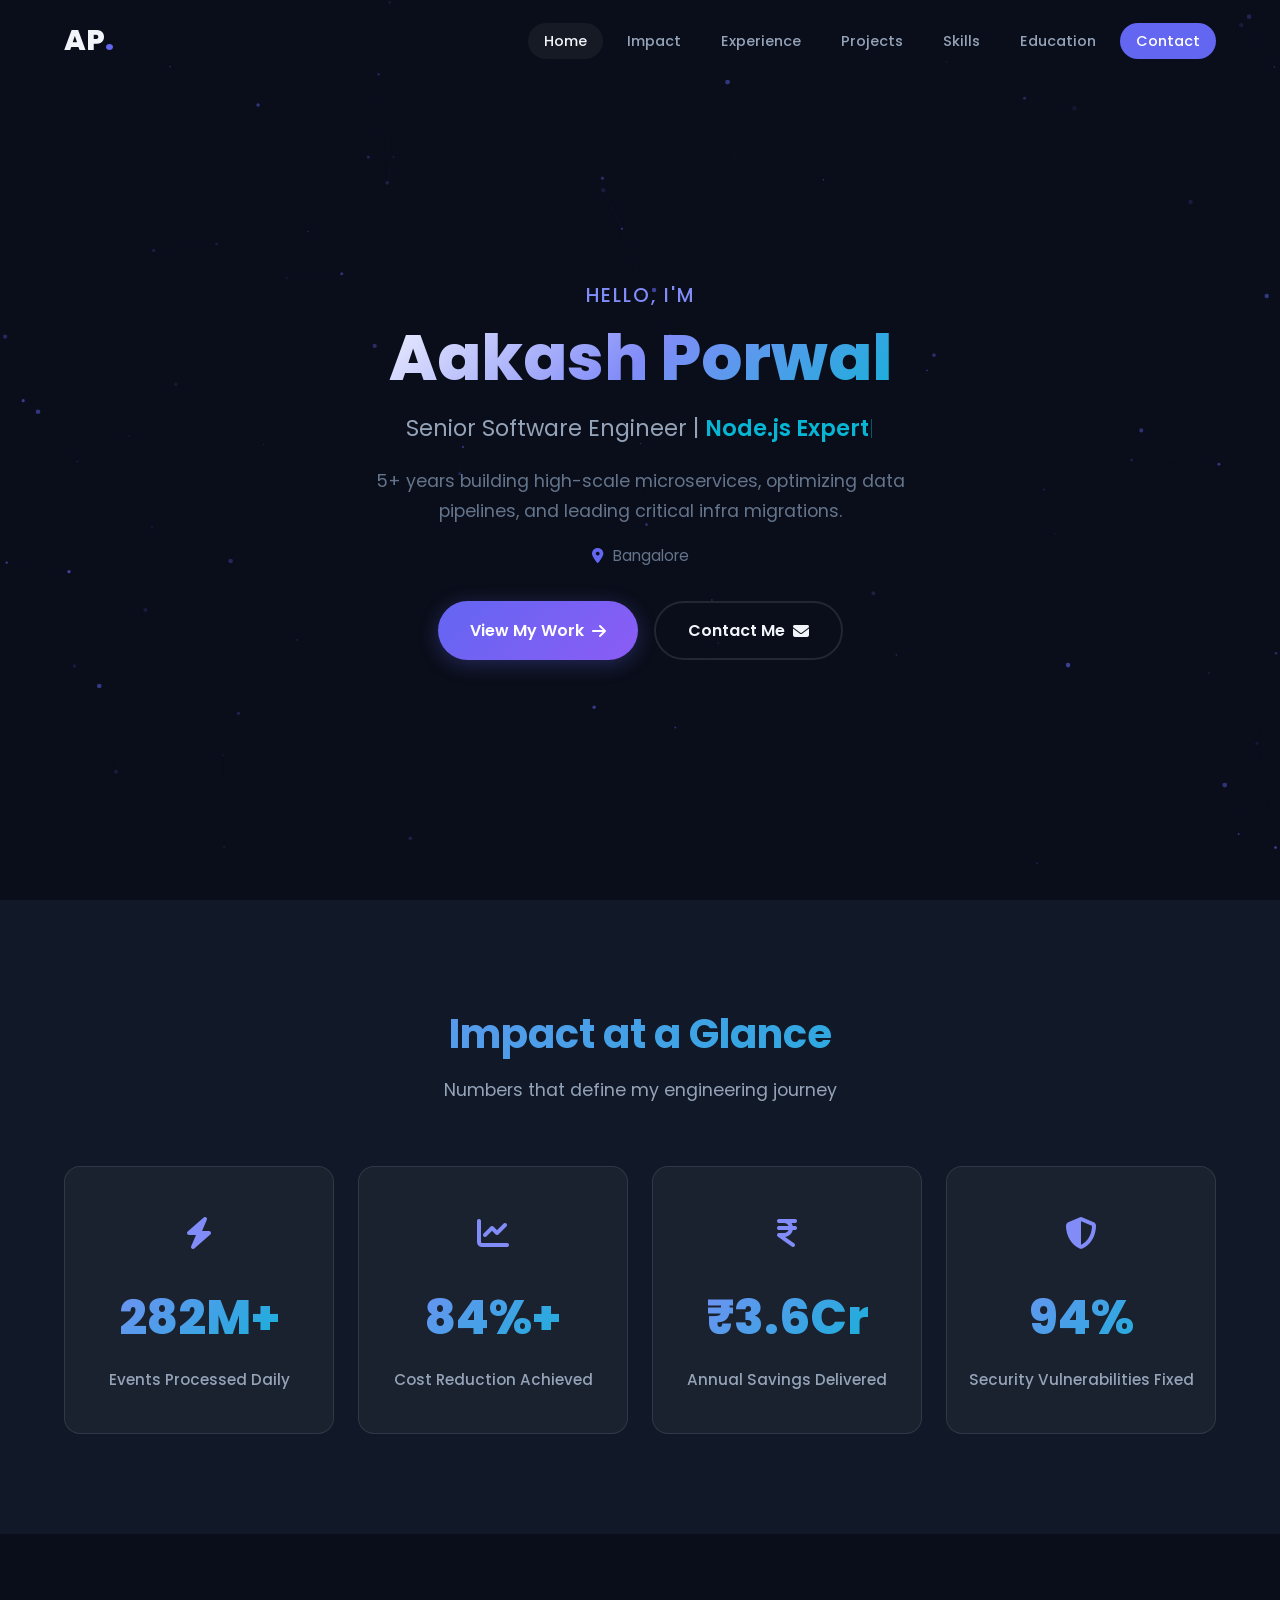
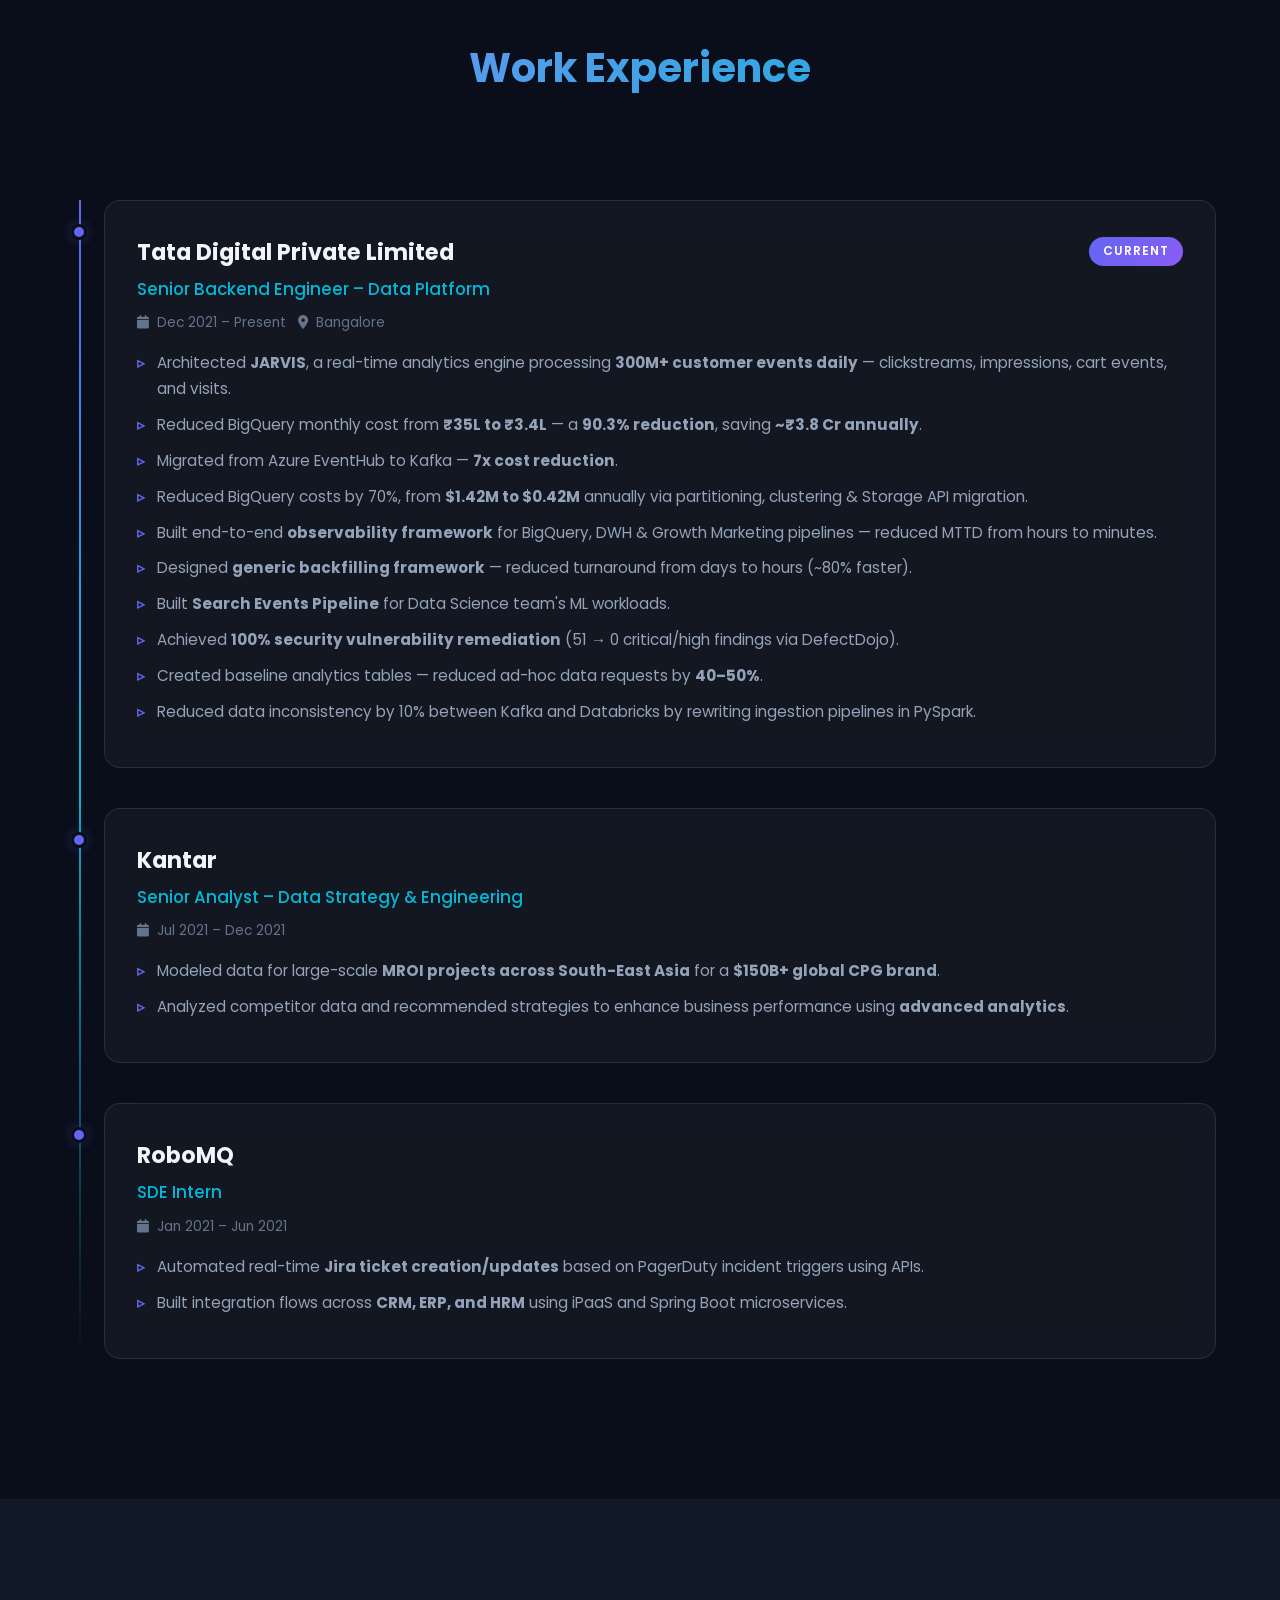
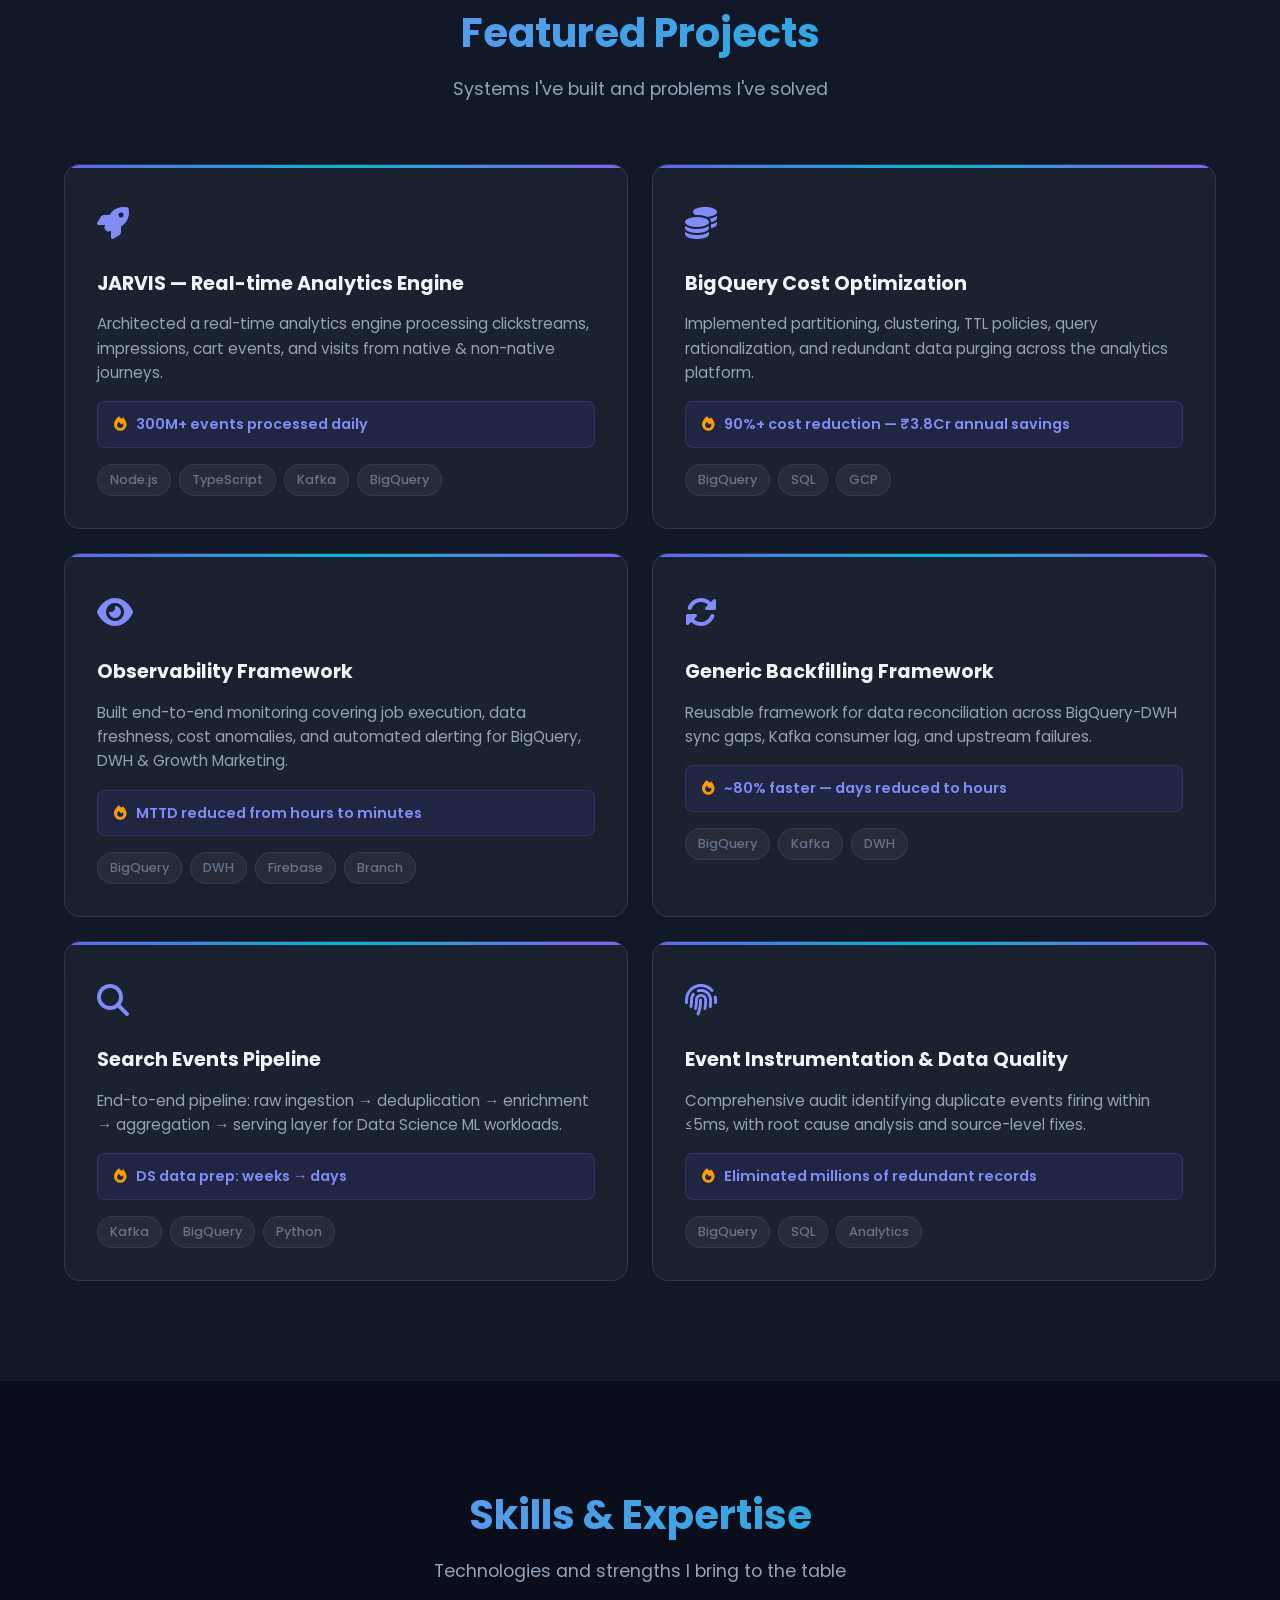
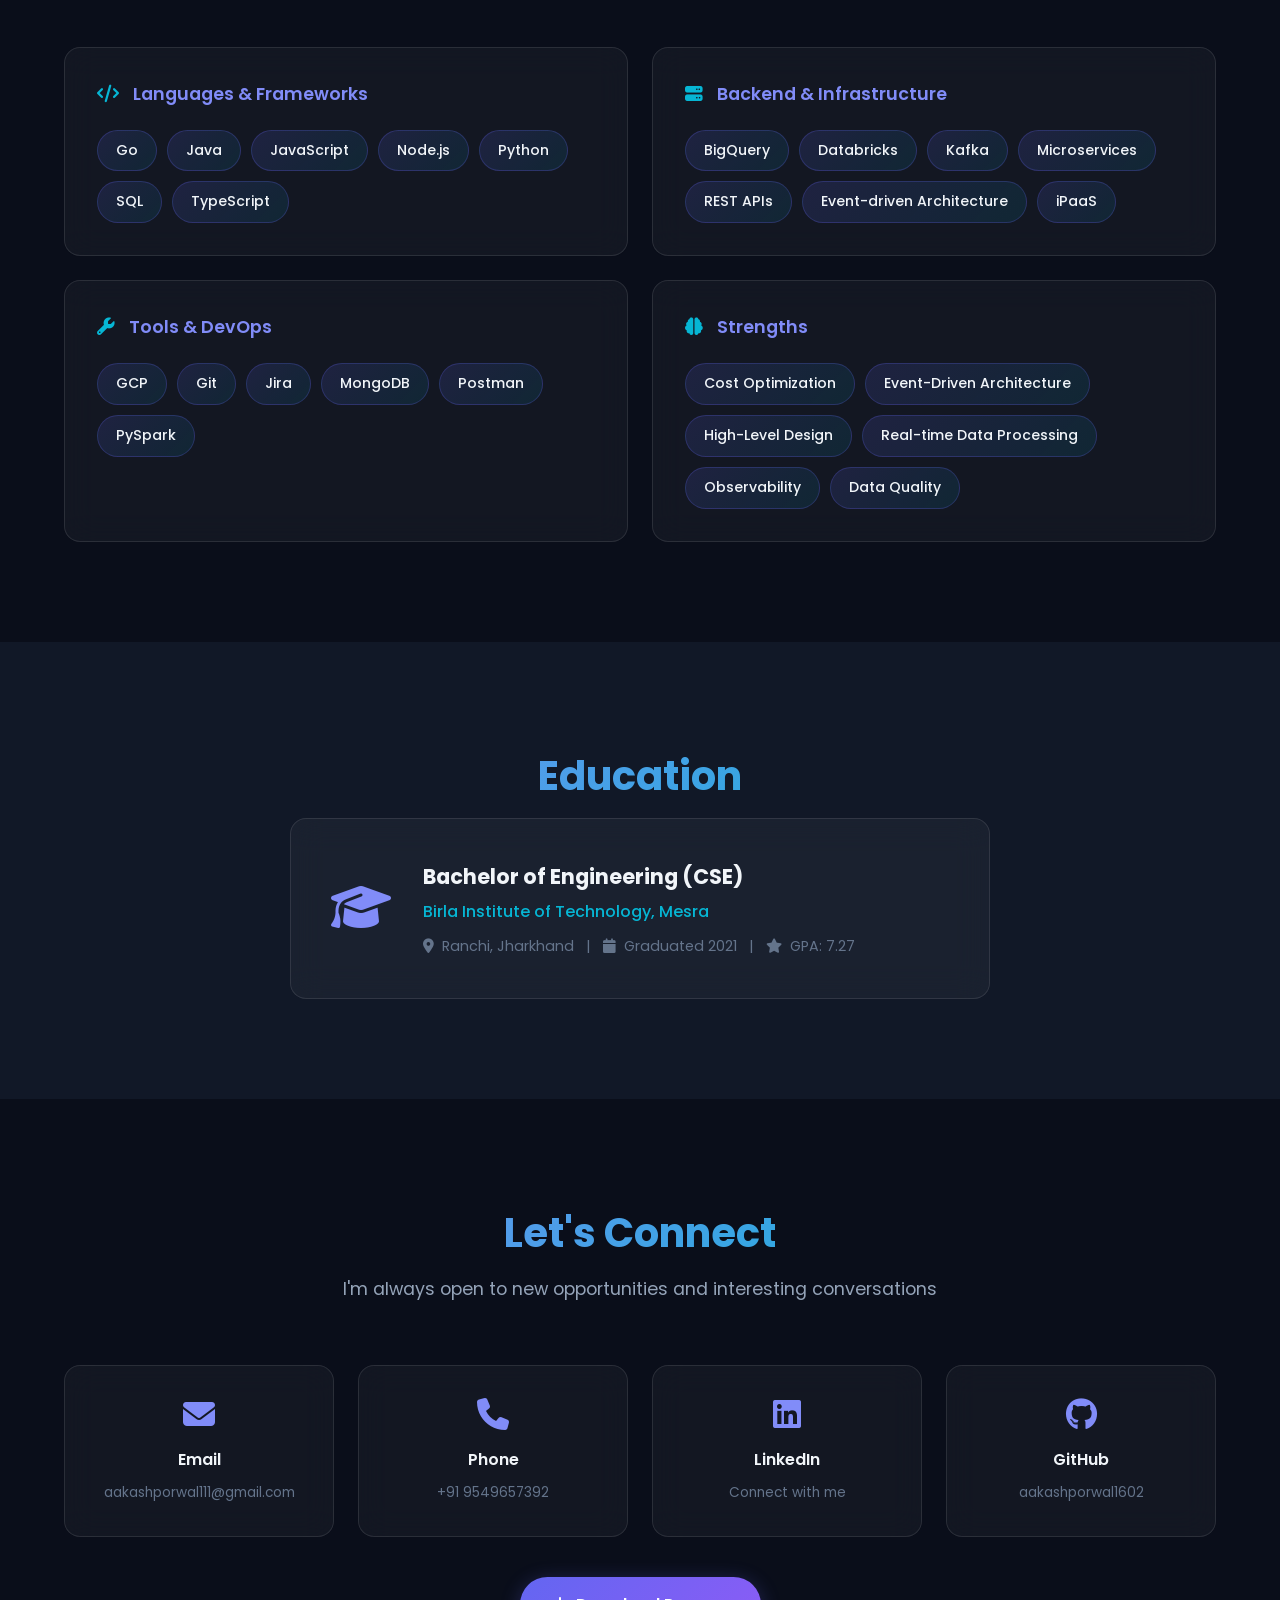
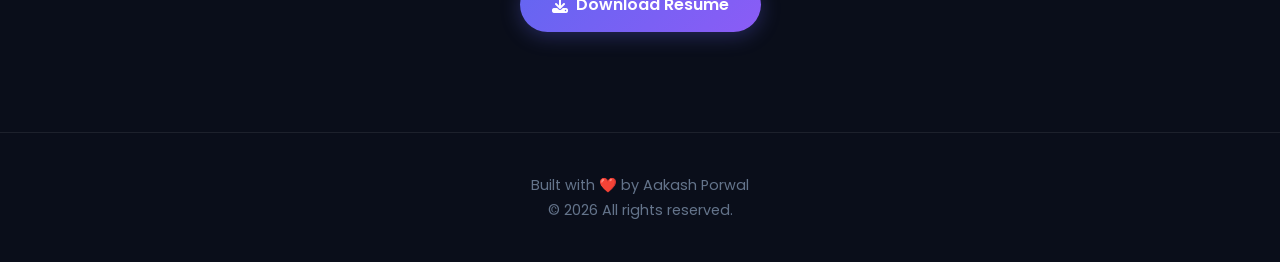
==== index.html @ ee85e75f "Updated location" ====
<!DOCTYPE html>
<html lang="en">
<head>
    <meta charset="UTF-8">
    <meta name="viewport" content="width=device-width, initial-scale=1.0">
    <title>Aakash Porwal | Senior Software Engineer</title>
    <meta name="description" content="Senior Software Engineer specializing in Node.js, TypeScript, Kafka, and Real-time Distributed Systems. 5+ years building high-scale microservices.">
    <meta property="og:title" content="Aakash Porwal | Senior Software Engineer">
    <meta property="og:description" content="5+ years building high-scale microservices, optimizing data pipelines, and leading critical infra migrations.">
    <meta property="og:type" content="website">
    <link rel="preconnect" href="https://fonts.googleapis.com">
    <link rel="preconnect" href="https://fonts.gstatic.com" crossorigin>
    <link href="https://fonts.googleapis.com/css2?family=Poppins:wght@300;400;500;600;700;800&display=swap" rel="stylesheet">
    <link rel="stylesheet" href="https://cdnjs.cloudflare.com/ajax/libs/font-awesome/6.5.1/css/all.min.css">
    <link rel="stylesheet" href="style.css">
</head>
<body>

    <!-- Navbar -->
    <nav class="navbar" id="navbar">
        <div class="nav-container">
            <a href="#hero" class="nav-logo">AP<span>.</span></a>
            <button class="nav-toggle" id="navToggle" aria-label="Toggle menu">
                <i class="fas fa-bars"></i>
            </button>
            <ul class="nav-menu" id="navMenu">
                <li><a href="#hero" class="nav-link active">Home</a></li>
                <li><a href="#impact" class="nav-link">Impact</a></li>
                <li><a href="#experience" class="nav-link">Experience</a></li>
                <li><a href="#projects" class="nav-link">Projects</a></li>
                <li><a href="#skills" class="nav-link">Skills</a></li>
                <li><a href="#education" class="nav-link">Education</a></li>
                <li><a href="#contact" class="nav-link nav-cta">Contact</a></li>
            </ul>
        </div>
    </nav>

    <!-- Hero Section -->
    <section class="hero" id="hero">
        <canvas id="particleCanvas"></canvas>
        <div class="hero-content reveal">
            <p class="hero-greeting">Hello, I'm</p>
            <h1 class="hero-name">Aakash Porwal</h1>
            <h2 class="hero-title">Senior Software Engineer | <span class="typing" id="typing"></span><span class="cursor">|</span></h2>
            <p class="hero-subtitle">5+ years building high-scale microservices, optimizing data pipelines, and leading critical infra migrations.</p>
            <p class="hero-location"><i class="fas fa-map-marker-alt"></i> Bangalore</p>
            <div class="hero-buttons">
                <a href="#projects" class="btn btn-primary">View My Work <i class="fas fa-arrow-right"></i></a>
                <a href="#contact" class="btn btn-outline">Contact Me <i class="fas fa-envelope"></i></a>
            </div>
        </div>
    </section>

    <!-- Impact Metrics -->
    <section class="impact" id="impact">
        <div class="container">
            <h2 class="section-title reveal">Impact at a Glance</h2>
            <p class="section-subtitle reveal">Numbers that define my engineering journey</p>
            <div class="metrics-grid">
                <div class="metric-card reveal">
                    <div class="metric-icon"><i class="fas fa-bolt"></i></div>
                    <div class="metric-number" data-target="300" data-suffix="M+">0</div>
                    <div class="metric-label">Events Processed Daily</div>
                </div>
                <div class="metric-card reveal">
                    <div class="metric-icon"><i class="fas fa-chart-line"></i></div>
                    <div class="metric-number" data-target="90" data-suffix="%+">0</div>
                    <div class="metric-label">Cost Reduction Achieved</div>
                </div>
                <div class="metric-card reveal">
                    <div class="metric-icon"><i class="fas fa-indian-rupee-sign"></i></div>
                    <div class="metric-number" data-target="3.8" data-suffix="Cr" data-decimal="true">0</div>
                    <div class="metric-label">Annual Savings Delivered</div>
                </div>
                <div class="metric-card reveal">
                    <div class="metric-icon"><i class="fas fa-shield-halved"></i></div>
                    <div class="metric-number" data-target="100" data-suffix="%">0</div>
                    <div class="metric-label">Security Vulnerabilities Fixed</div>
                </div>
            </div>
        </div>
    </section>

    <!-- Experience -->
    <section class="experience" id="experience">
        <div class="container">
            <h2 class="section-title reveal">Work Experience</h2>
            <p class="section-subtitle reveal">My professional journey so far</p>
            <div class="timeline">

                <div class="timeline-item reveal">
                    <div class="timeline-dot"></div>
                    <div class="timeline-content glass-card">
                        <div class="timeline-header">
                            <h3>Tata Digital Private Limited</h3>
                            <span class="timeline-badge">Current</span>
                        </div>
                        <h4>Senior Backend Engineer – Data Platform</h4>
                        <p class="timeline-meta"><i class="fas fa-calendar"></i> Dec 2021 – Present &nbsp; <i class="fas fa-location-dot"></i> Bangalore</p>
                        <ul>
                            <li>Architected <strong>JARVIS</strong>, a real-time analytics engine processing <strong>300M+ customer events daily</strong> — clickstreams, impressions, cart events, and visits.</li>
                            <li>Reduced BigQuery monthly cost from <strong>₹35L to ₹3.4L</strong> — a <strong>90.3% reduction</strong>, saving <strong>~₹3.8 Cr annually</strong>.</li>
                            <li>Migrated from Azure EventHub to Kafka — <strong>7x cost reduction</strong>.</li>
                            <li>Reduced BigQuery costs by 70%, from <strong>$1.42M to $0.42M</strong> annually via partitioning, clustering & Storage API migration.</li>
                            <li>Built end-to-end <strong>observability framework</strong> for BigQuery, DWH & Growth Marketing pipelines — reduced MTTD from hours to minutes.</li>
                            <li>Designed <strong>generic backfilling framework</strong> — reduced turnaround from days to hours (~80% faster).</li>
                            <li>Built <strong>Search Events Pipeline</strong> for Data Science team's ML workloads.</li>
                            <li>Achieved <strong>100% security vulnerability remediation</strong> (51 → 0 critical/high findings via DefectDojo).</li>
                            <li>Created baseline analytics tables — reduced ad-hoc data requests by <strong>40–50%</strong>.</li>
                            <li>Reduced data inconsistency by 10% between Kafka and Databricks by rewriting ingestion pipelines in PySpark.</li>
                        </ul>
                    </div>
                </div>

                <div class="timeline-item reveal">
                    <div class="timeline-dot"></div>
                    <div class="timeline-content glass-card">
                        <div class="timeline-header">
                            <h3>Kantar</h3>
                        </div>
                        <h4>Senior Analyst – Data Strategy & Engineering</h4>
                        <p class="timeline-meta"><i class="fas fa-calendar"></i> Jul 2021 – Dec 2021</p>
                        <ul>
                            <li>Modeled data for large-scale <strong>MROI projects across South-East Asia</strong> for a <strong>$150B+ global CPG brand</strong>.</li>
                            <li>Analyzed competitor data and recommended strategies to enhance business performance using <strong>advanced analytics</strong>.</li>
                        </ul>
                    </div>
                </div>

                <div class="timeline-item reveal">
                    <div class="timeline-dot"></div>
                    <div class="timeline-content glass-card">
                        <div class="timeline-header">
                            <h3>RoboMQ</h3>
                        </div>
                        <h4>SDE Intern</h4>
                        <p class="timeline-meta"><i class="fas fa-calendar"></i> Jan 2021 – Jun 2021</p>
                        <ul>
                            <li>Automated real-time <strong>Jira ticket creation/updates</strong> based on PagerDuty incident triggers using APIs.</li>
                            <li>Built integration flows across <strong>CRM, ERP, and HRM</strong> using iPaaS and Spring Boot microservices.</li>
                        </ul>
                    </div>
                </div>

            </div>
        </div>
    </section>

    <!-- Projects -->
    <section class="projects" id="projects">
        <div class="container">
            <h2 class="section-title reveal">Featured Projects</h2>
            <p class="section-subtitle reveal">Systems I've built and problems I've solved</p>
            <div class="projects-grid">

                <div class="project-card glass-card reveal">
                    <div class="project-icon"><i class="fas fa-rocket"></i></div>
                    <h3>JARVIS — Real-time Analytics Engine</h3>
                    <p>Architected a real-time analytics engine processing clickstreams, impressions, cart events, and visits from native & non-native journeys.</p>
                    <div class="project-impact"><i class="fas fa-fire"></i> 300M+ events processed daily</div>
                    <div class="project-tags">
                        <span>Node.js</span><span>TypeScript</span><span>Kafka</span><span>BigQuery</span>
                    </div>
                </div>

                <div class="project-card glass-card reveal">
                    <div class="project-icon"><i class="fas fa-coins"></i></div>
                    <h3>BigQuery Cost Optimization</h3>
                    <p>Implemented partitioning, clustering, TTL policies, query rationalization, and redundant data purging across the analytics platform.</p>
                    <div class="project-impact"><i class="fas fa-fire"></i> 90%+ cost reduction — ₹3.8Cr annual savings</div>
                    <div class="project-tags">
                        <span>BigQuery</span><span>SQL</span><span>GCP</span>
                    </div>
                </div>

                <div class="project-card glass-card reveal">
                    <div class="project-icon"><i class="fas fa-eye"></i></div>
                    <h3>Observability Framework</h3>
                    <p>Built end-to-end monitoring covering job execution, data freshness, cost anomalies, and automated alerting for BigQuery, DWH & Growth Marketing.</p>
                    <div class="project-impact"><i class="fas fa-fire"></i> MTTD reduced from hours to minutes</div>
                    <div class="project-tags">
                        <span>BigQuery</span><span>DWH</span><span>Firebase</span><span>Branch</span>
                    </div>
                </div>

                <div class="project-card glass-card reveal">
                    <div class="project-icon"><i class="fas fa-rotate"></i></div>
                    <h3>Generic Backfilling Framework</h3>
                    <p>Reusable framework for data reconciliation across BigQuery-DWH sync gaps, Kafka consumer lag, and upstream failures.</p>
                    <div class="project-impact"><i class="fas fa-fire"></i> ~80% faster — days reduced to hours</div>
                    <div class="project-tags">
                        <span>BigQuery</span><span>Kafka</span><span>DWH</span>
                    </div>
                </div>

                <div class="project-card glass-card reveal">
                    <div class="project-icon"><i class="fas fa-magnifying-glass"></i></div>
                    <h3>Search Events Pipeline</h3>
                    <p>End-to-end pipeline: raw ingestion → deduplication → enrichment → aggregation → serving layer for Data Science ML workloads.</p>
                    <div class="project-impact"><i class="fas fa-fire"></i> DS data prep: weeks → days</div>
                    <div class="project-tags">
                        <span>Kafka</span><span>BigQuery</span><span>Python</span>
                    </div>
                </div>

                <div class="project-card glass-card reveal">
                    <div class="project-icon"><i class="fas fa-fingerprint"></i></div>
                    <h3>Event Instrumentation & Data Quality</h3>
                    <p>Comprehensive audit identifying duplicate events firing within ≤5ms, with root cause analysis and source-level fixes.</p>
                    <div class="project-impact"><i class="fas fa-fire"></i> Eliminated millions of redundant records</div>
                    <div class="project-tags">
                        <span>BigQuery</span><span>SQL</span><span>Analytics</span>
                    </div>
                </div>

            </div>
        </div>
    </section>

    <!-- Skills -->
    <section class="skills" id="skills">
        <div class="container">
            <h2 class="section-title reveal">Skills & Expertise</h2>
            <p class="section-subtitle reveal">Technologies and strengths I bring to the table</p>
            <div class="skills-grid">
                <div class="skill-group glass-card reveal">
                    <h3><i class="fas fa-code"></i> Languages & Frameworks</h3>
                    <div class="skill-pills">
                        <span>Go</span><span>Java</span><span>JavaScript</span><span>Node.js</span><span>Python</span><span>SQL</span><span>TypeScript</span>
                    </div>
                </div>
                <div class="skill-group glass-card reveal">
                    <h3><i class="fas fa-server"></i> Backend & Infrastructure</h3>
                    <div class="skill-pills">
                        <span>BigQuery</span><span>Databricks</span><span>Kafka</span><span>Microservices</span><span>REST APIs</span><span>Event-driven Architecture</span><span>iPaaS</span>
                    </div>
                </div>
                <div class="skill-group glass-card reveal">
                    <h3><i class="fas fa-wrench"></i> Tools & DevOps</h3>
                    <div class="skill-pills">
                        <span>GCP</span><span>Git</span><span>Jira</span><span>MongoDB</span><span>Postman</span><span>PySpark</span>
                    </div>
                </div>
                <div class="skill-group glass-card reveal">
                    <h3><i class="fas fa-brain"></i> Strengths</h3>
                    <div class="skill-pills">
                        <span>Cost Optimization</span><span>Event-Driven Architecture</span><span>High-Level Design</span><span>Real-time Data Processing</span><span>Observability</span><span>Data Quality</span>
                    </div>
                </div>
            </div>
        </div>
    </section>

    <!-- Education -->
    <section class="education" id="education">
        <div class="container">
            <h2 class="section-title reveal">Education</h2>
            <div class="education-card glass-card reveal">
                <div class="education-icon"><i class="fas fa-graduation-cap"></i></div>
                <div class="education-info">
                    <h3>Bachelor of Engineering (CSE)</h3>
                    <h4>Birla Institute of Technology, Mesra</h4>
                    <p><i class="fas fa-location-dot"></i> Ranchi, Jharkhand &nbsp; | &nbsp; <i class="fas fa-calendar"></i> Graduated 2021 &nbsp; | &nbsp; <i class="fas fa-star"></i> GPA: 7.27</p>
                </div>
            </div>
        </div>
    </section>

    <!-- Contact -->
    <section class="contact" id="contact">
        <div class="container">
            <h2 class="section-title reveal">Let's Connect</h2>
            <p class="section-subtitle reveal">I'm always open to new opportunities and interesting conversations</p>
            <div class="contact-grid">
                <a href="mailto:aakashporwal111@gmail.com" class="contact-card glass-card reveal">
                    <i class="fas fa-envelope"></i>
                    <h3>Email</h3>
                    <p>aakashporwal111@gmail.com</p>
                </a>
                <a href="tel:+919549657392" class="contact-card glass-card reveal">
                    <i class="fas fa-phone"></i>
                    <h3>Phone</h3>
                    <p>+91 9549657392</p>
                </a>
                <a href="https://www.linkedin.com/in/aakash-porwal-bab05b189" class="contact-card glass-card reveal">
                    <i class="fab fa-linkedin"></i>
                    <h3>LinkedIn</h3>
                    <p>Connect with me</p>
                </a>
                <a href="https://github.com/aakashporwal1602" target="_blank" class="contact-card glass-card reveal">
                    <i class="fab fa-github"></i>
                    <h3>GitHub</h3>
                    <p>aakashporwal1602</p>
                </a>
            </div>
            <div class="contact-cta reveal">
                <a href="#" class="btn btn-primary"><i class="fas fa-download"></i> Download Resume</a>
            </div>
        </div>
    </section>

    <!-- Footer -->
    <footer class="footer">
        <p>Built with <span class="heart">❤️</span> by Aakash Porwal</p>
        <p>&copy; 2026 All rights reserved.</p>
    </footer>

    <!-- Scroll to Top -->
    <button class="scroll-top" id="scrollTop" aria-label="Scroll to top">
        <i class="fas fa-arrow-up"></i>
    </button>

    <script src="script.js"></script>
</body>
</html>
---- style.css ----
/* ===== CSS Variables ===== */
:root {
    --bg-primary: #0a0e1a;
    --bg-secondary: #111827;
    --bg-card: rgba(255, 255, 255, 0.05);
    --bg-card-hover: rgba(255, 255, 255, 0.1);
    --text-primary: #f1f5f9;
    --text-secondary: #94a3b8;
    --text-muted: #64748b;
    --accent: #6366f1;
    --accent-light: #818cf8;
    --accent-glow: rgba(99, 102, 241, 0.3);
    --accent2: #06b6d4;
    --accent3: #8b5cf6;
    --border: rgba(255, 255, 255, 0.08);
    --glass-bg: rgba(255, 255, 255, 0.04);
    --glass-border: rgba(255, 255, 255, 0.1);
    --font: 'Poppins', sans-serif;
    --shadow: 0 8px 32px rgba(0, 0, 0, 0.3);
    --radius: 16px;
    --radius-sm: 8px;
    --transition: all 0.3s cubic-bezier(0.4, 0, 0.2, 1);
}

/* ===== Reset & Base ===== */
*, *::before, *::after {
    margin: 0;
    padding: 0;
    box-sizing: border-box;
}

html {
    scroll-behavior: smooth;
    scroll-padding-top: 80px;
}

body {
    font-family: var(--font);
    background: var(--bg-primary);
    color: var(--text-primary);
    line-height: 1.7;
    overflow-x: hidden;
}

a {
    text-decoration: none;
    color: inherit;
}

ul { list-style: none; }

.container {
    max-width: 1200px;
    margin: 0 auto;
    padding: 0 24px;
}

/* ===== Glass Card ===== */
.glass-card {
    background: var(--glass-bg);
    backdrop-filter: blur(16px);
    -webkit-backdrop-filter: blur(16px);
    border: 1px solid var(--glass-border);
    border-radius: var(--radius);
    transition: var(--transition);
}

.glass-card:hover {
    background: var(--bg-card-hover);
    border-color: var(--accent);
    box-shadow: 0 0 30px var(--accent-glow);
    transform: translateY(-4px);
}

/* ===== Section Common ===== */
section {
    padding: 100px 0;
    position: relative;
}

.section-title {
    text-align: center;
    font-size: 2.5rem;
    font-weight: 700;
    margin-bottom: 8px;
    background: linear-gradient(135deg, var(--accent-light), var(--accent2));
    -webkit-background-clip: text;
    -webkit-text-fill-color: transparent;
    background-clip: text;
}

.section-subtitle {
    text-align: center;
    color: var(--text-secondary);
    font-size: 1.1rem;
    margin-bottom: 60px;
}

/* ===== Buttons ===== */
.btn {
    display: inline-flex;
    align-items: center;
    gap: 8px;
    padding: 14px 32px;
    border-radius: 50px;
    font-family: var(--font);
    font-size: 1rem;
    font-weight: 600;
    cursor: pointer;
    transition: var(--transition);
    border: none;
}

.btn-primary {
    background: linear-gradient(135deg, var(--accent), var(--accent3));
    color: white;
    box-shadow: 0 4px 20px var(--accent-glow);
}

.btn-primary:hover {
    transform: translateY(-2px);
    box-shadow: 0 8px 30px var(--accent-glow);
}

.btn-outline {
    background: transparent;
    color: var(--text-primary);
    border: 2px solid var(--glass-border);
}

.btn-outline:hover {
    border-color: var(--accent);
    background: var(--bg-card);
}

/* ===== Navbar ===== */
.navbar {
    position: fixed;
    top: 0;
    width: 100%;
    z-index: 1000;
    padding: 16px 0;
    transition: var(--transition);
}

.navbar.scrolled {
    background: rgba(10, 14, 26, 0.9);
    backdrop-filter: blur(20px);
    -webkit-backdrop-filter: blur(20px);
    border-bottom: 1px solid var(--border);
    padding: 10px 0;
}

.nav-container {
    max-width: 1200px;
    margin: 0 auto;
    padding: 0 24px;
    display: flex;
    justify-content: space-between;
    align-items: center;
}

.nav-logo {
    font-size: 1.8rem;
    font-weight: 800;
    color: var(--text-primary);
}

.nav-logo span { color: var(--accent); }

.nav-menu {
    display: flex;
    gap: 8px;
    align-items: center;
}

.nav-link {
    padding: 8px 16px;
    border-radius: 50px;
    font-size: 0.9rem;
    font-weight: 500;
    color: var(--text-secondary);
    transition: var(--transition);
}

.nav-link:hover, .nav-link.active {
    color: var(--text-primary);
    background: var(--bg-card);
}

.nav-cta {
    background: var(--accent) !important;
    color: white !important;
}

.nav-toggle {
    display: none;
    background: none;
    border: none;
    color: var(--text-primary);
    font-size: 1.5rem;
    cursor: pointer;
}

/* ===== Hero ===== */
.hero {
    min-height: 100vh;
    display: flex;
    align-items: center;
    justify-content: center;
    text-align: center;
    position: relative;
    overflow: hidden;
    padding: 120px 24px 80px;
}

#particleCanvas {
    position: absolute;
    top: 0;
    left: 0;
    width: 100%;
    height: 100%;
    z-index: 0;
}

.hero-content {
    position: relative;
    z-index: 1;
    max-width: 800px;
}

.hero-greeting {
    font-size: 1.2rem;
    color: var(--accent-light);
    font-weight: 500;
    margin-bottom: 8px;
    letter-spacing: 2px;
    text-transform: uppercase;
}

.hero-name {
    font-size: 4rem;
    font-weight: 800;
    margin-bottom: 12px;
    background: linear-gradient(135deg, #fff 0%, var(--accent-light) 50%, var(--accent2) 100%);
    -webkit-background-clip: text;
    -webkit-text-fill-color: transparent;
    background-clip: text;
    line-height: 1.2;
}

.hero-title {
    font-size: 1.4rem;
    font-weight: 400;
    color: var(--text-secondary);
    margin-bottom: 20px;
}

.typing { color: var(--accent2); font-weight: 600; }
.cursor {
    color: var(--accent2);
    animation: blink 1s infinite;
    font-weight: 100;
}

@keyframes blink {
    0%, 50% { opacity: 1; }
    51%, 100% { opacity: 0; }
}

.hero-subtitle {
    font-size: 1.1rem;
    color: var(--text-muted);
    max-width: 600px;
    margin: 0 auto 16px;
}

.hero-location {
    color: var(--text-muted);
    font-size: 0.95rem;
    margin-bottom: 32px;
}

.hero-location i { color: var(--accent); margin-right: 6px; }

.hero-buttons {
    display: flex;
    gap: 16px;
    justify-content: center;
    flex-wrap: wrap;
}

/* ===== Impact Metrics ===== */
.impact {
    background: var(--bg-secondary);
}

.metrics-grid {
    display: grid;
    grid-template-columns: repeat(4, 1fr);
    gap: 24px;
}

.metric-card {
    text-align: center;
    padding: 40px 20px;
    border-radius: var(--radius);
    background: var(--glass-bg);
    border: 1px solid var(--glass-border);
    transition: var(--transition);
}

.metric-card:hover {
    transform: translateY(-6px);
    border-color: var(--accent);
    box-shadow: 0 0 40px var(--accent-glow);
}

.metric-icon {
    font-size: 2rem;
    color: var(--accent-light);
    margin-bottom: 16px;
}

.metric-number {
    font-size: 3rem;
    font-weight: 800;
    background: linear-gradient(135deg, var(--accent-light), var(--accent2));
    -webkit-background-clip: text;
    -webkit-text-fill-color: transparent;
    background-clip: text;
    margin-bottom: 8px;
}

.metric-label {
    font-size: 0.95rem;
    color: var(--text-secondary);
    font-weight: 500;
}

/* ===== Timeline ===== */
.timeline {
    position: relative;
    padding-left: 40px;
}

.timeline::before {
    content: '';
    position: absolute;
    left: 15px;
    top: 0;
    bottom: 0;
    width: 2px;
    background: linear-gradient(to bottom, var(--accent), var(--accent2), transparent);
}

.timeline-item {
    position: relative;
    margin-bottom: 40px;
}

.timeline-dot {
    position: absolute;
    left: -33px;
    top: 24px;
    width: 16px;
    height: 16px;
    border-radius: 50%;
    background: var(--accent);
    border: 3px solid var(--bg-primary);
    box-shadow: 0 0 12px var(--accent-glow);
    z-index: 1;
}

.timeline-content {
    padding: 32px;
}

.timeline-header {
    display: flex;
    justify-content: space-between;
    align-items: center;
    margin-bottom: 4px;
    flex-wrap: wrap;
    gap: 8px;
}

.timeline-header h3 {
    font-size: 1.4rem;
    font-weight: 700;
    color: var(--text-primary);
}

.timeline-badge {
    background: linear-gradient(135deg, var(--accent), var(--accent3));
    color: white;
    padding: 4px 14px;
    border-radius: 50px;
    font-size: 0.75rem;
    font-weight: 600;
    text-transform: uppercase;
    letter-spacing: 1px;
}

.timeline-content h4 {
    color: var(--accent2);
    font-size: 1.05rem;
    font-weight: 500;
    margin-bottom: 8px;
}

.timeline-meta {
    color: var(--text-muted);
    font-size: 0.85rem;
    margin-bottom: 16px;
}

.timeline-meta i { margin-right: 4px; }

.timeline-content ul {
    list-style: none;
    padding: 0;
}

.timeline-content li {
    position: relative;
    padding-left: 20px;
    margin-bottom: 10px;
    color: var(--text-secondary);
    font-size: 0.95rem;
}

.timeline-content li::before {
    content: '▹';
    position: absolute;
    left: 0;
    color: var(--accent);
    font-weight: bold;
}

/* ===== Projects ===== */
.projects {
    background: var(--bg-secondary);
}

.projects-grid {
    display: grid;
    grid-template-columns: repeat(2, 1fr);
    gap: 24px;
}

.project-card {
    padding: 32px;
    position: relative;
    overflow: hidden;
}

.project-card::before {
    content: '';
    position: absolute;
    top: 0;
    left: 0;
    right: 0;
    height: 3px;
    background: linear-gradient(90deg, var(--accent), var(--accent2), var(--accent3));
}

.project-icon {
    font-size: 2rem;
    color: var(--accent-light);
    margin-bottom: 16px;
}

.project-card h3 {
    font-size: 1.2rem;
    font-weight: 700;
    margin-bottom: 12px;
    color: var(--text-primary);
}

.project-card p {
    color: var(--text-secondary);
    font-size: 0.95rem;
    margin-bottom: 16px;
    line-height: 1.6;
}

.project-impact {
    background: rgba(99, 102, 241, 0.1);
    border: 1px solid rgba(99, 102, 241, 0.2);
    padding: 10px 16px;
    border-radius: var(--radius-sm);
    font-size: 0.9rem;
    font-weight: 600;
    color: var(--accent-light);
    margin-bottom: 16px;
}

.project-impact i {
    color: #f59e0b;
    margin-right: 6px;
}

.project-tags {
    display: flex;
    flex-wrap: wrap;
    gap: 8px;
}

.project-tags span {
    background: var(--bg-card);
    border: 1px solid var(--border);
    padding: 4px 12px;
    border-radius: 50px;
    font-size: 0.8rem;
    color: var(--text-muted);
    font-weight: 500;
}

/* ===== Skills ===== */
.skills-grid {
    display: grid;
    grid-template-columns: repeat(2, 1fr);
    gap: 24px;
}

.skill-group {
    padding: 32px;
}

.skill-group h3 {
    font-size: 1.1rem;
    font-weight: 600;
    margin-bottom: 20px;
    color: var(--accent-light);
}

.skill-group h3 i {
    margin-right: 10px;
    color: var(--accent2);
}

.skill-pills {
    display: flex;
    flex-wrap: wrap;
    gap: 10px;
}

.skill-pills span {
    background: linear-gradient(135deg, rgba(99, 102, 241, 0.15), rgba(6, 182, 212, 0.1));
    border: 1px solid rgba(99, 102, 241, 0.25);
    padding: 8px 18px;
    border-radius: 50px;
    font-size: 0.88rem;
    font-weight: 500;
    color: var(--text-primary);
    transition: var(--transition);
}

.skill-pills span:hover {
    background: linear-gradient(135deg, var(--accent), var(--accent3));
    color: white;
    transform: translateY(-2px);
    box-shadow: 0 4px 15px var(--accent-glow);
}

/* ===== Education ===== */
.education {
    background: var(--bg-secondary);
}

.education-card {
    display: flex;
    align-items: center;
    gap: 32px;
    padding: 40px;
    max-width: 700px;
    margin: 0 auto;
}

.education-icon {
    font-size: 3rem;
    color: var(--accent-light);
    flex-shrink: 0;
}

.education-info h3 {
    font-size: 1.3rem;
    font-weight: 700;
    margin-bottom: 4px;
}

.education-info h4 {
    color: var(--accent2);
    font-weight: 500;
    margin-bottom: 8px;
}

.education-info p {
    color: var(--text-muted);
    font-size: 0.9rem;
}

.education-info p i { margin-right: 4px; }

/* ===== Contact ===== */
.contact-grid {
    display: grid;
    grid-template-columns: repeat(4, 1fr);
    gap: 24px;
    margin-bottom: 40px;
}

.contact-card {
    text-align: center;
    padding: 32px 20px;
    display: block;
    cursor: pointer;
}

.contact-card i {
    font-size: 2rem;
    color: var(--accent-light);
    margin-bottom: 16px;
}

.contact-card h3 {
    font-size: 1rem;
    font-weight: 600;
    margin-bottom: 8px;
}

.contact-card p {
    color: var(--text-muted);
    font-size: 0.85rem;
}

.contact-cta {
    text-align: center;
}

/* ===== Footer ===== */
.footer {
    text-align: center;
    padding: 40px 24px;
    border-top: 1px solid var(--border);
    color: var(--text-muted);
    font-size: 0.9rem;
}

.footer .heart { color: #ef4444; }

/* ===== Scroll to Top ===== */
.scroll-top {
    position: fixed;
    bottom: 30px;
    right: 30px;
    width: 48px;
    height: 48px;
    border-radius: 50%;
    background: linear-gradient(135deg, var(--accent), var(--accent3));
    color: white;
    border: none;
    cursor: pointer;
    font-size: 1.1rem;
    z-index: 999;
    opacity: 0;
    visibility: hidden;
    transform: translateY(20px);
    transition: var(--transition);
    box-shadow: 0 4px 20px var(--accent-glow);
}

.scroll-top.visible {
    opacity: 1;
    visibility: visible;
    transform: translateY(0);
}

.scroll-top:hover {
    transform: translateY(-4px);
}

/* ===== Reveal Animation ===== */
.reveal {
    opacity: 0;
    transform: translateY(40px);
    transition: opacity 0.8s ease, transform 0.8s ease;
}

.reveal.active {
    opacity: 1;
    transform: translateY(0);
}

/* ===== Responsive ===== */
@media (max-width: 1024px) {
    .metrics-grid { grid-template-columns: repeat(2, 1fr); }
    .projects-grid { grid-template-columns: repeat(2, 1fr); }
    .skills-grid { grid-template-columns: repeat(2, 1fr); }
    .contact-grid { grid-template-columns: repeat(2, 1fr); }
}

@media (max-width: 768px) {
    .hero-name { font-size: 2.5rem; }
    .hero-title { font-size: 1.1rem; }
    .section-title { font-size: 2rem; }

    .nav-menu {
        position: fixed;
        top: 0;
        right: -100%;
        width: 280px;
        height: 100vh;
        background: rgba(10, 14, 26, 0.98);
        backdrop-filter: blur(20px);
        flex-direction: column;
        padding: 100px 40px;
        gap: 8px;
        transition: right 0.3s ease;
        border-left: 1px solid var(--border);
    }

    .nav-menu.active { right: 0; }
    .nav-toggle { display: block; z-index: 1001; }

    .metrics-grid { grid-template-columns: repeat(2, 1fr); gap: 16px; }
    .metric-number { font-size: 2.2rem; }

    .timeline { padding-left: 30px; }
    .timeline-dot { left: -23px; }
    .timeline-content { padding: 24px; }

    .projects-grid { grid-template-columns: 1fr; }
    .skills-grid { grid-template-columns: 1fr; }
    .contact-grid { grid-template-columns: 1fr; }

    .education-card {
        flex-direction: column;
        text-align: center;
    }
}

@media (max-width: 480px) {
    .hero-name { font-size: 2rem; }
    .hero-buttons { flex-direction: column; align-items: center; }
    .metrics-grid { grid-template-columns: 1fr; }
    section { padding: 60px 0; }
}
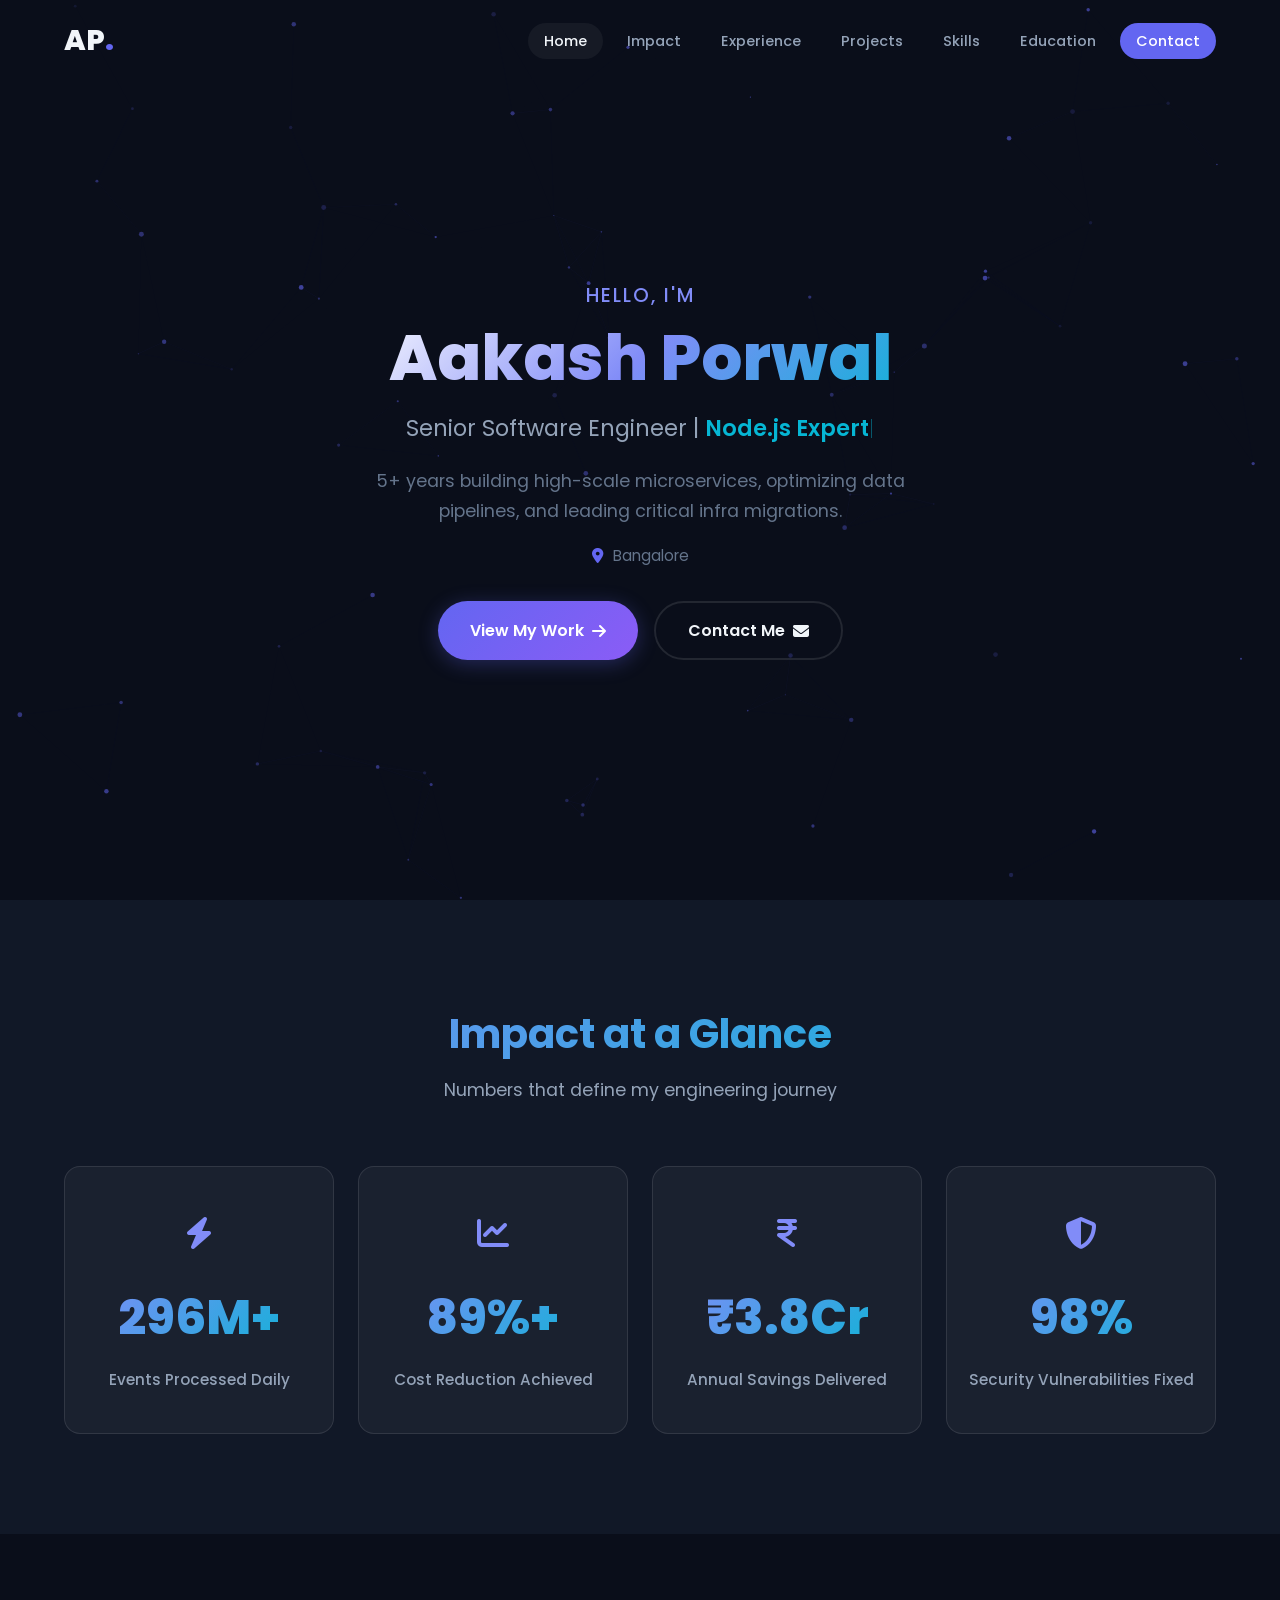
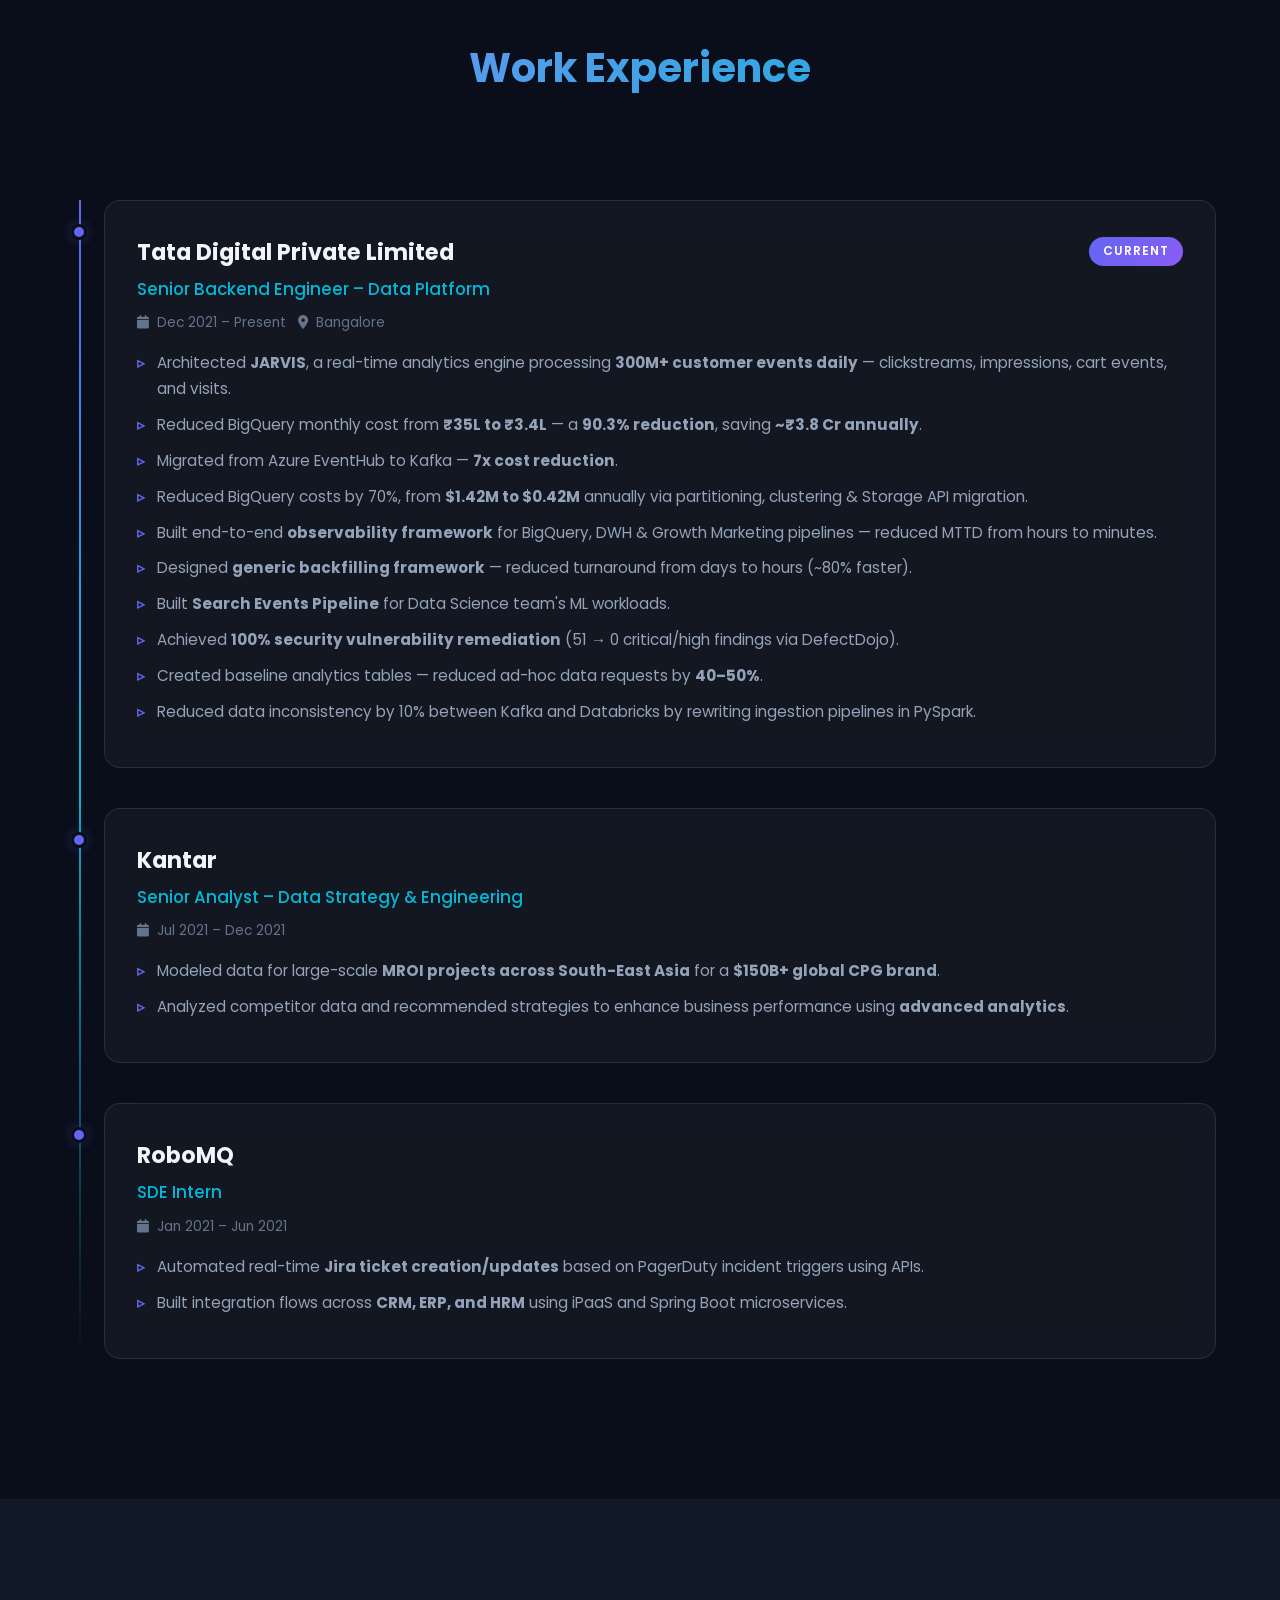
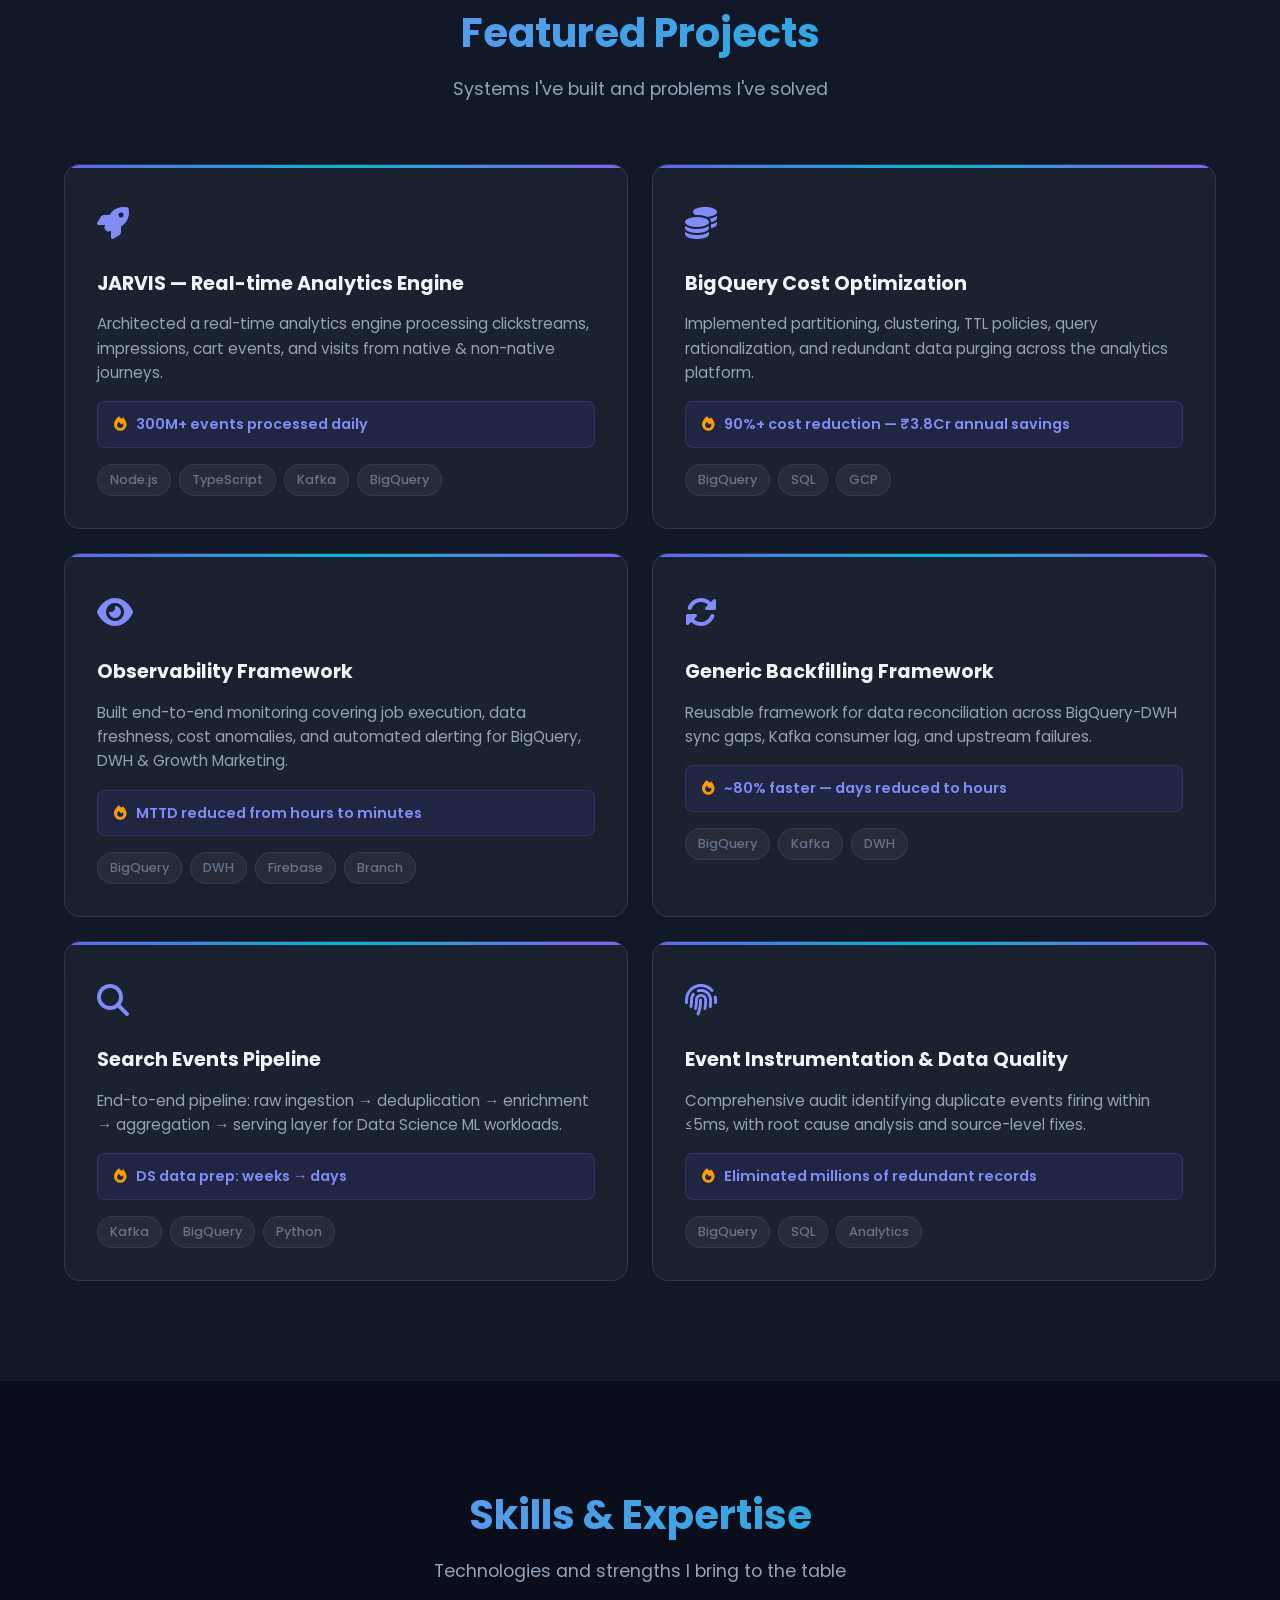
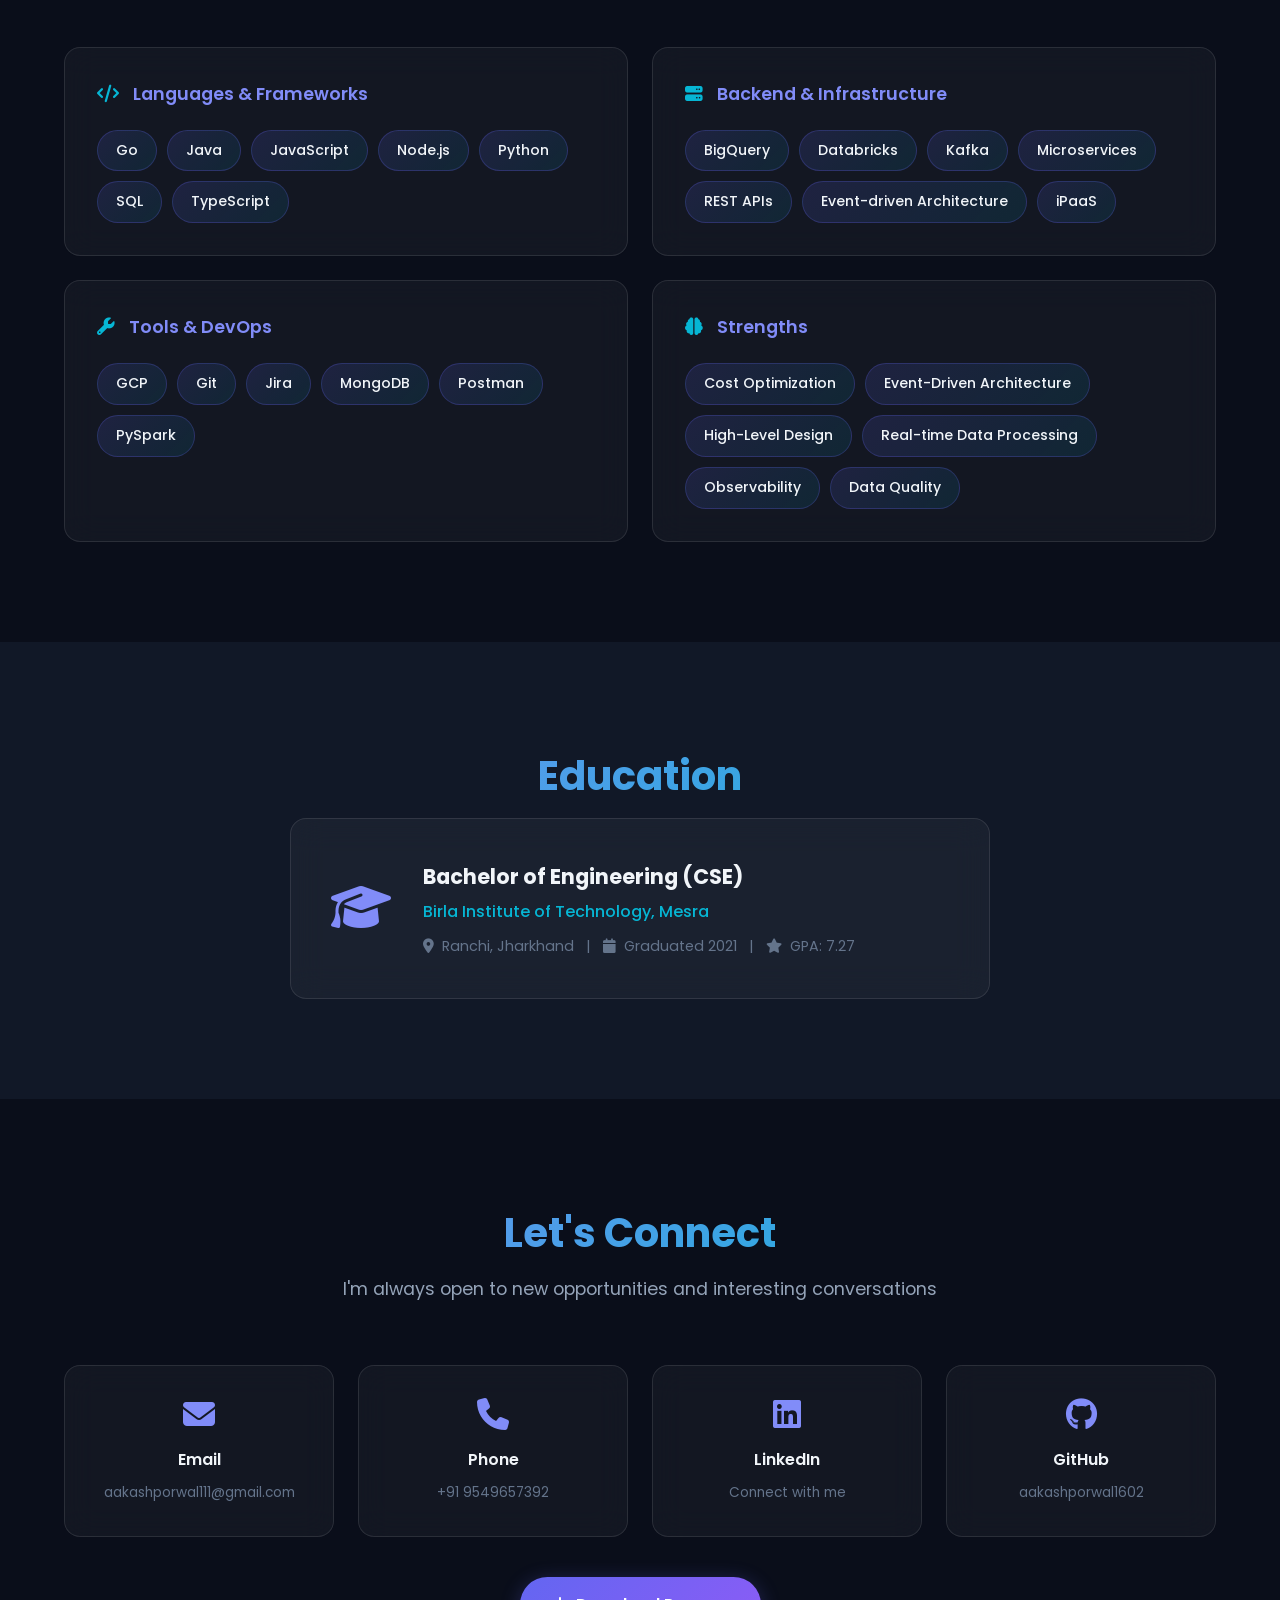
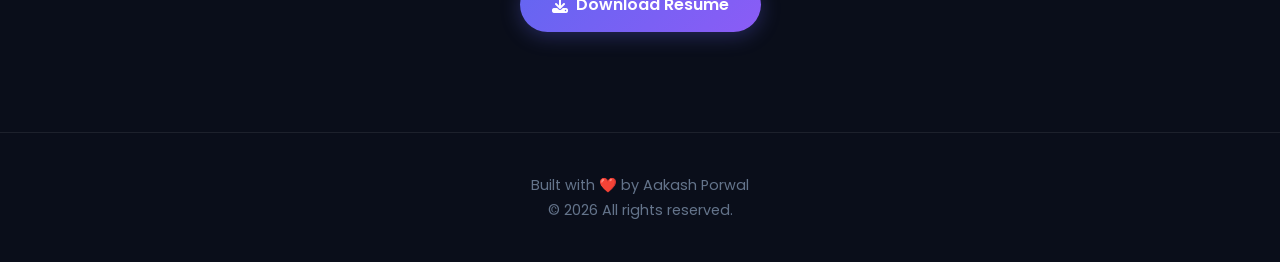
==== commit c7f1ed46: "Updated headline" ====
--- a/index.html
+++ b/index.html
@@ -6,7 +6,7 @@
     <title>Aakash Porwal | Senior Software Engineer</title>
     <meta name="description" content="Senior Software Engineer specializing in Node.js, TypeScript, Kafka, and Real-time Distributed Systems. 5+ years building high-scale microservices.">
     <meta property="og:title" content="Aakash Porwal | Senior Software Engineer">
-    <meta property="og:description" content="5+ years building high-scale microservices, optimizing data pipelines, and leading critical infra migrations.">
+    <meta property="og:description" content="I engineer systems that move 300M+ events/day from Kafka to Databricks — with a 90% cost reduction on cloud infra.">
     <meta property="og:type" content="website">
     <link rel="preconnect" href="https://fonts.googleapis.com">
     <link rel="preconnect" href="https://fonts.gstatic.com" crossorigin>
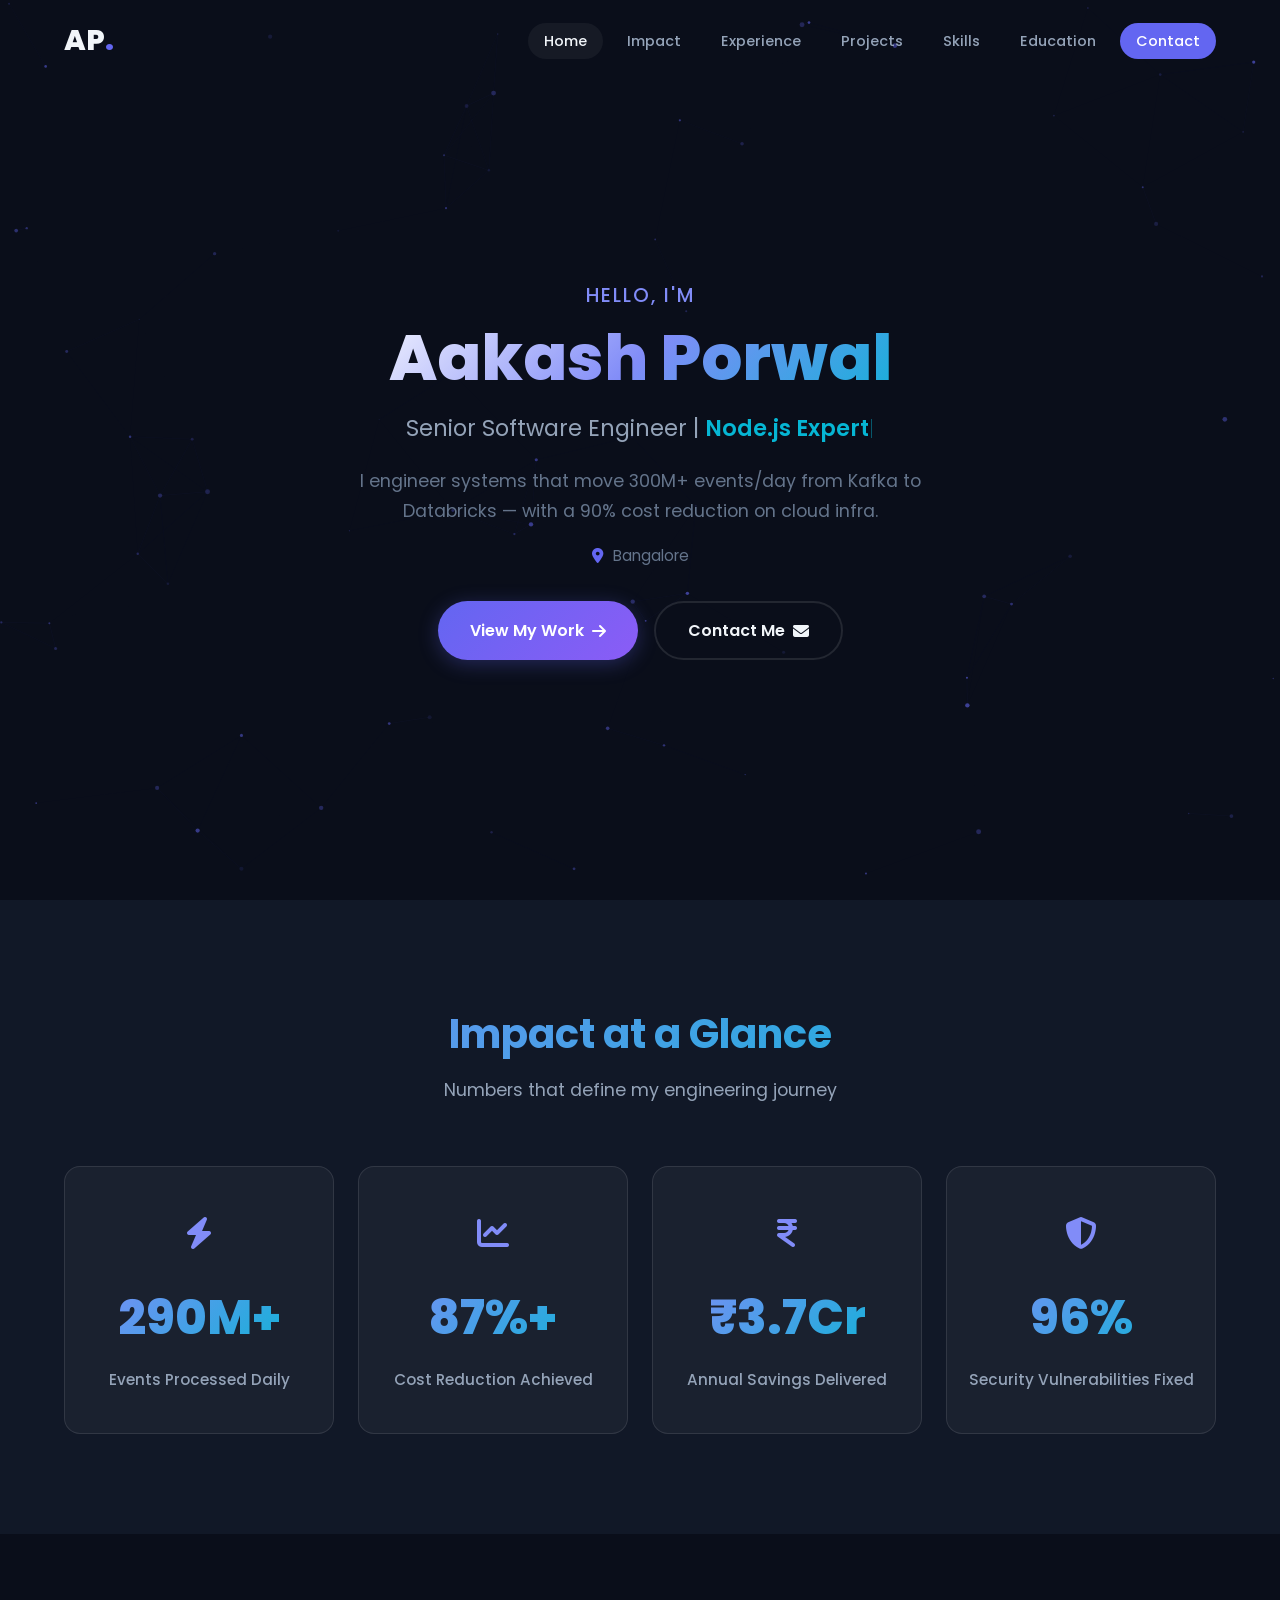
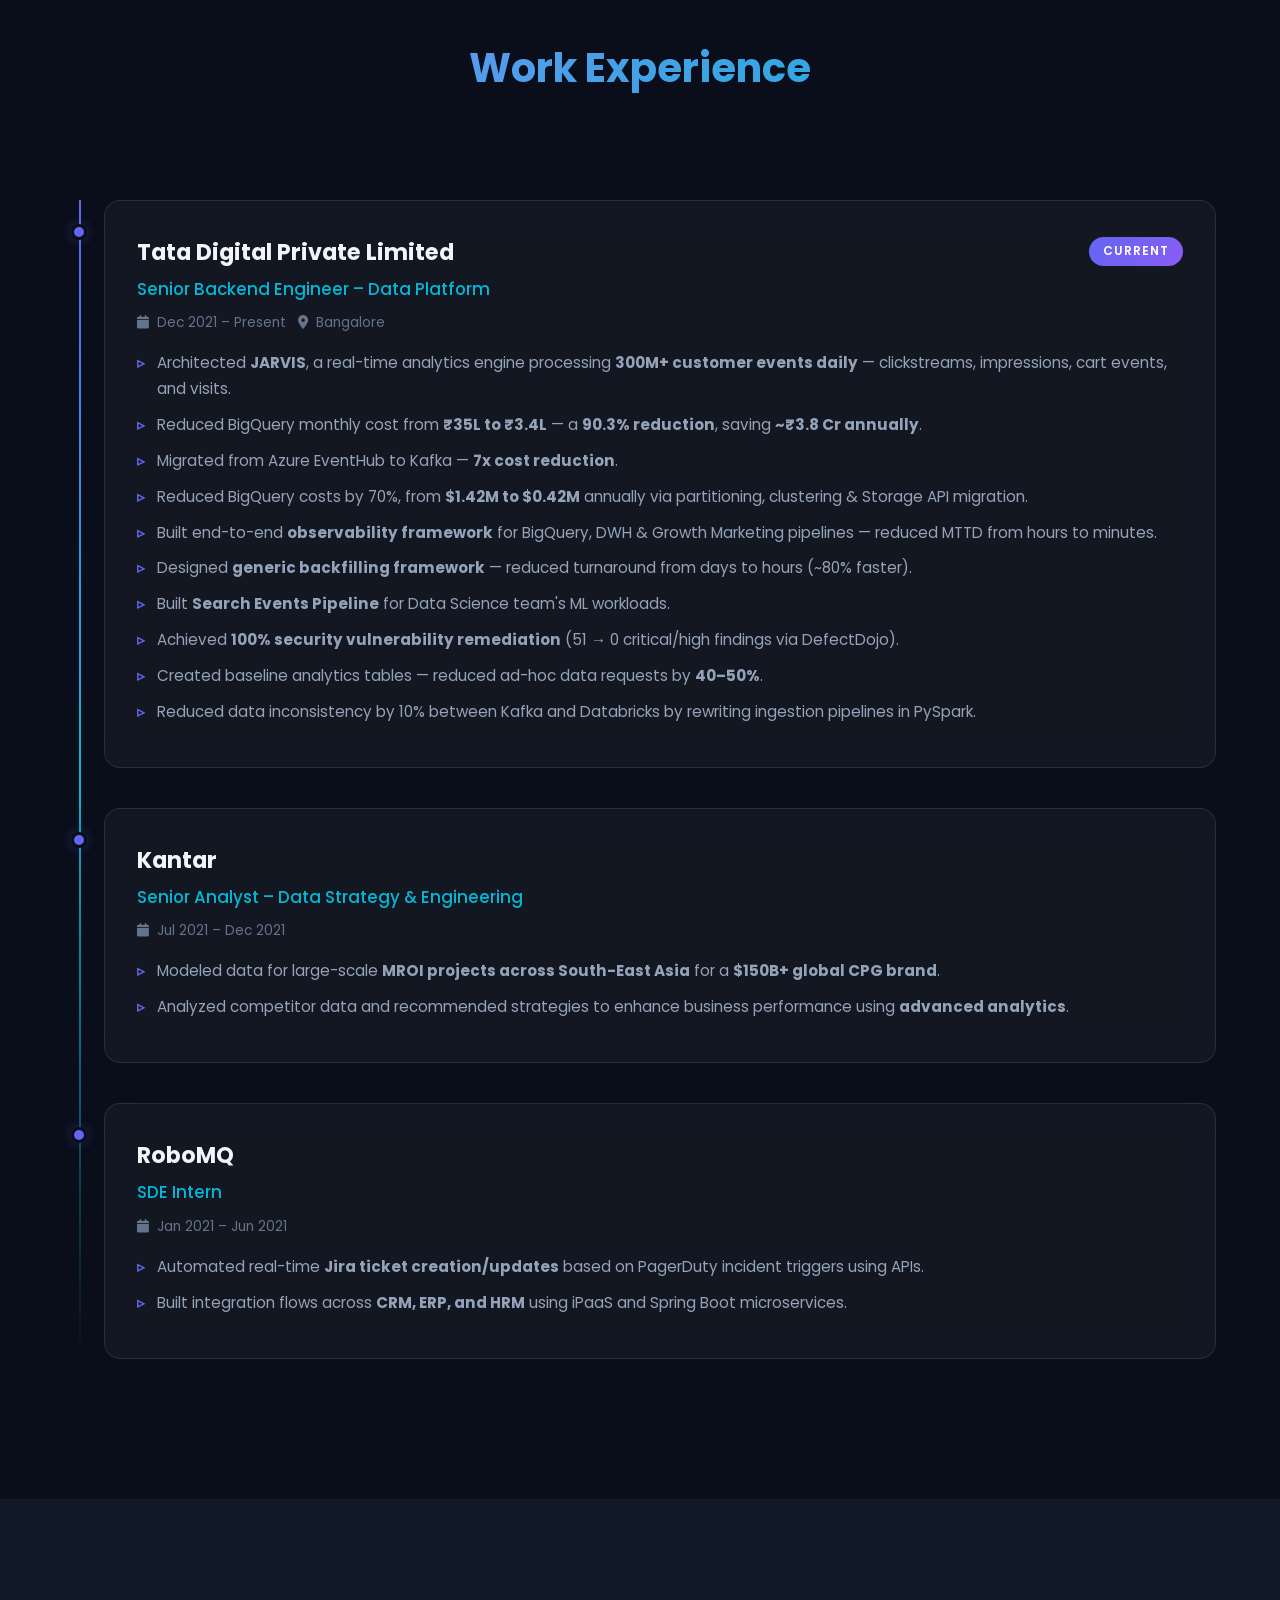
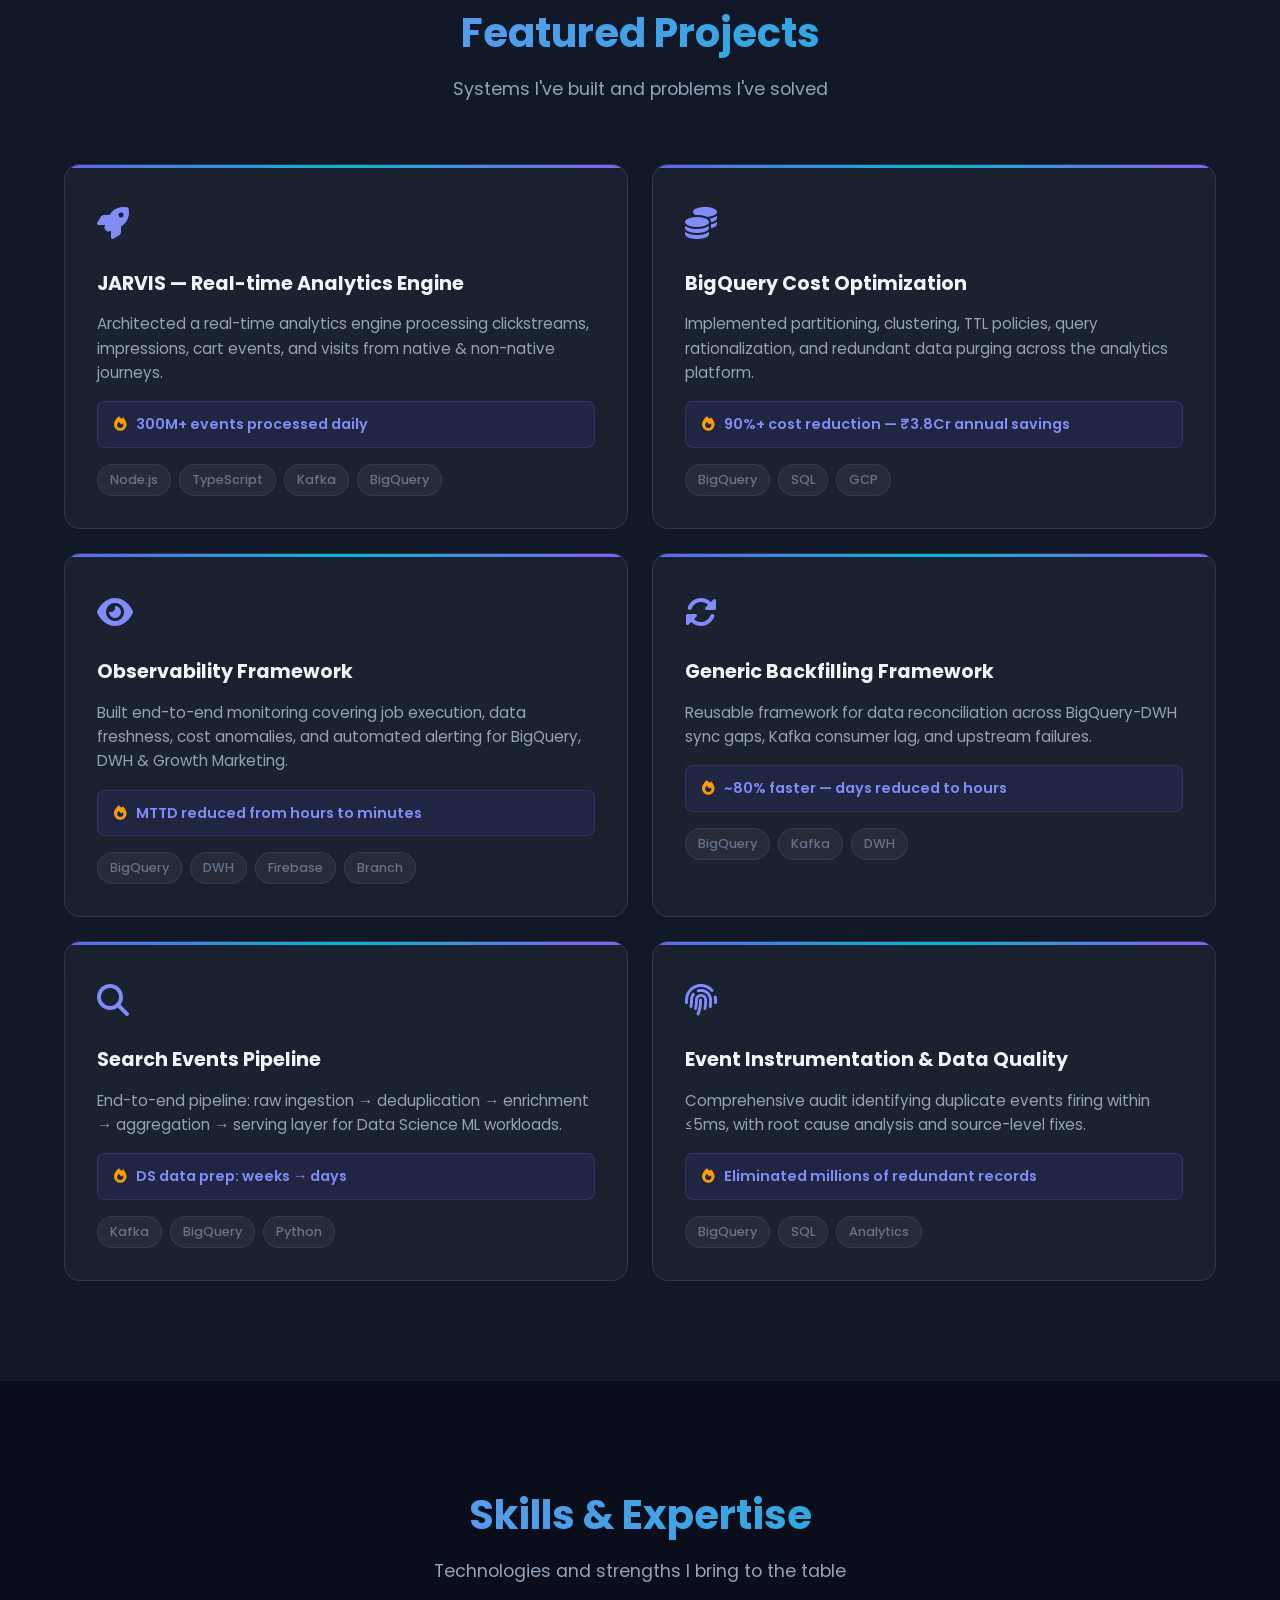
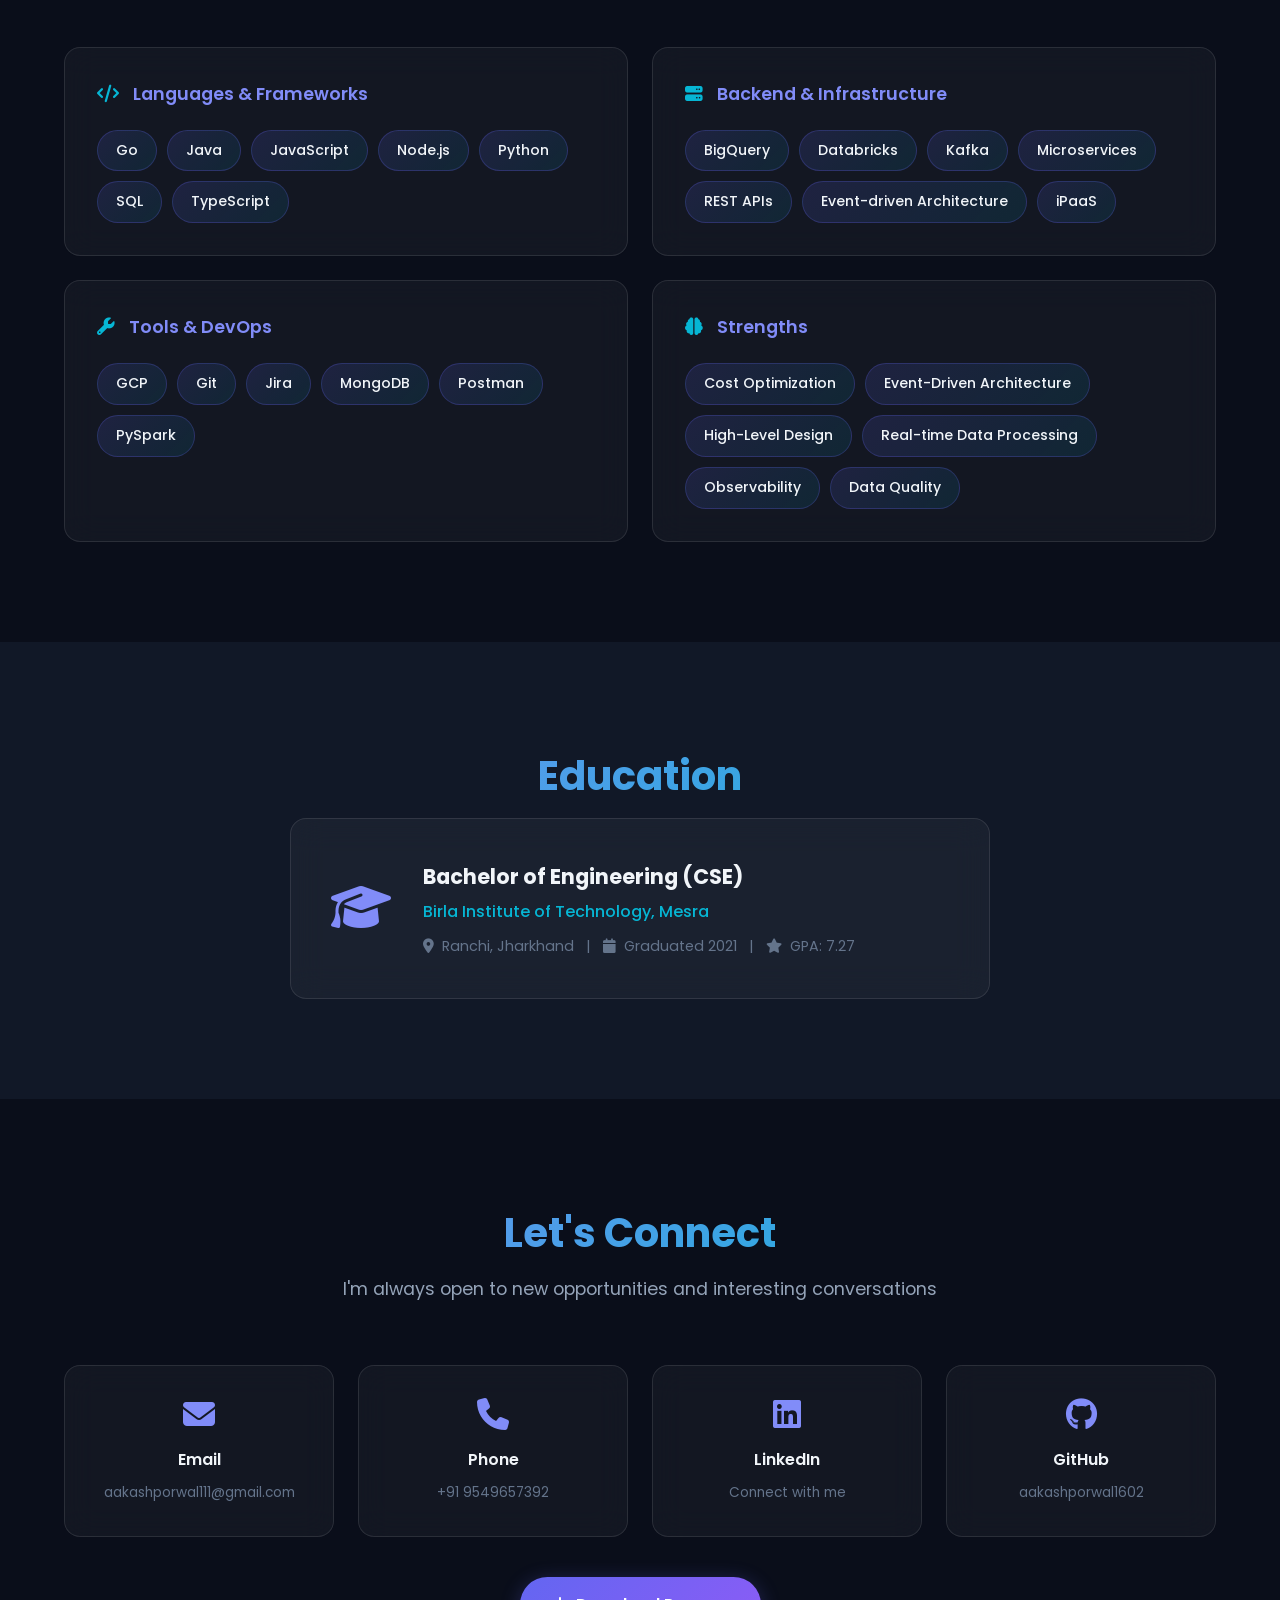
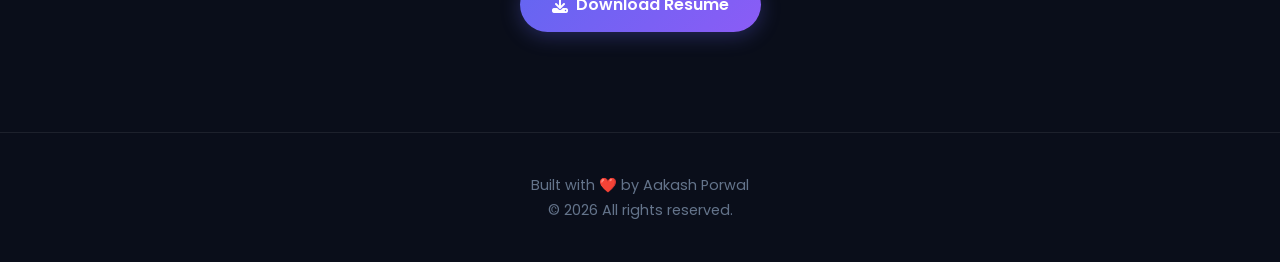
==== commit 06f4cc8e: "Updated herobanner" ====
--- a/index.html
+++ b/index.html
@@ -42,7 +42,7 @@
             <p class="hero-greeting">Hello, I'm</p>
             <h1 class="hero-name">Aakash Porwal</h1>
             <h2 class="hero-title">Senior Software Engineer | <span class="typing" id="typing"></span><span class="cursor">|</span></h2>
-            <p class="hero-subtitle">5+ years building high-scale microservices, optimizing data pipelines, and leading critical infra migrations.</p>
+            <p class="hero-subtitle">I engineer systems that move 300M+ events/day from Kafka to Databricks — with a 90% cost reduction on cloud infra.</p>
             <p class="hero-location"><i class="fas fa-map-marker-alt"></i> Bangalore</p>
             <div class="hero-buttons">
                 <a href="#projects" class="btn btn-primary">View My Work <i class="fas fa-arrow-right"></i></a>
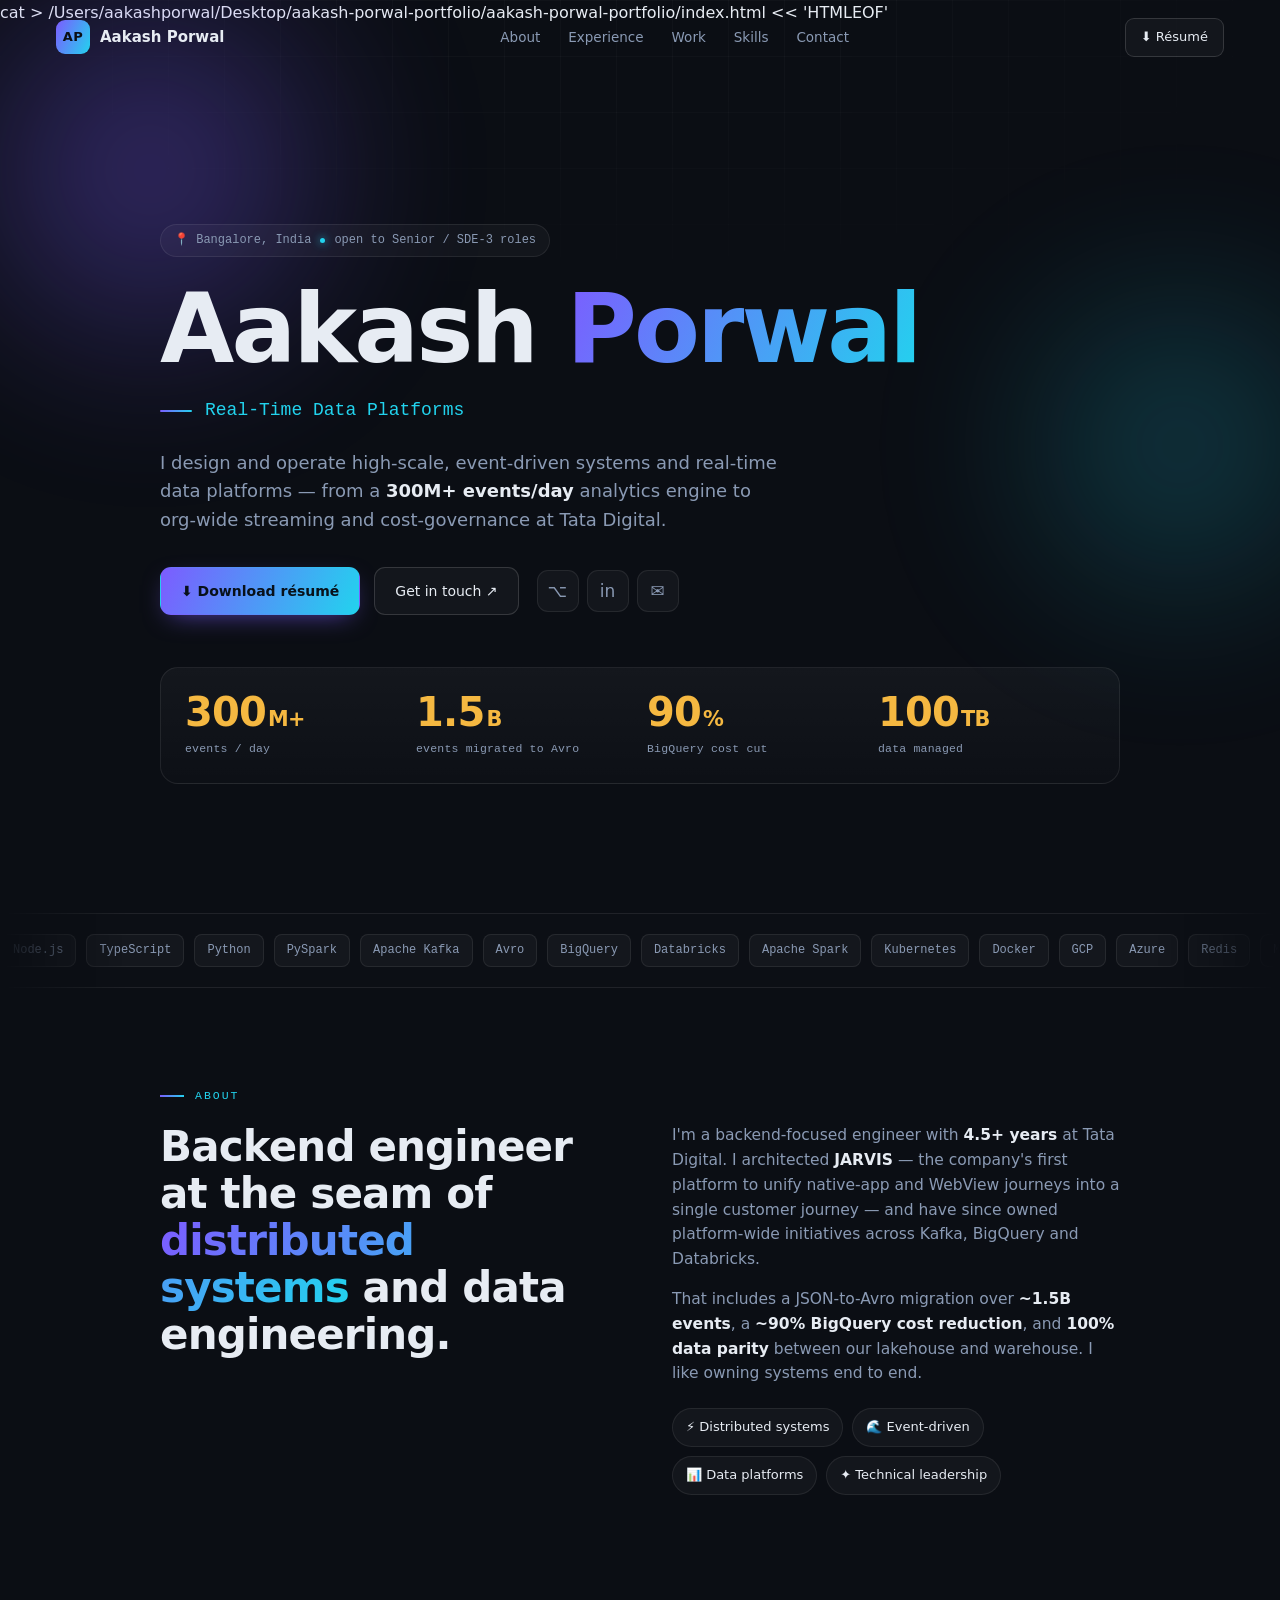
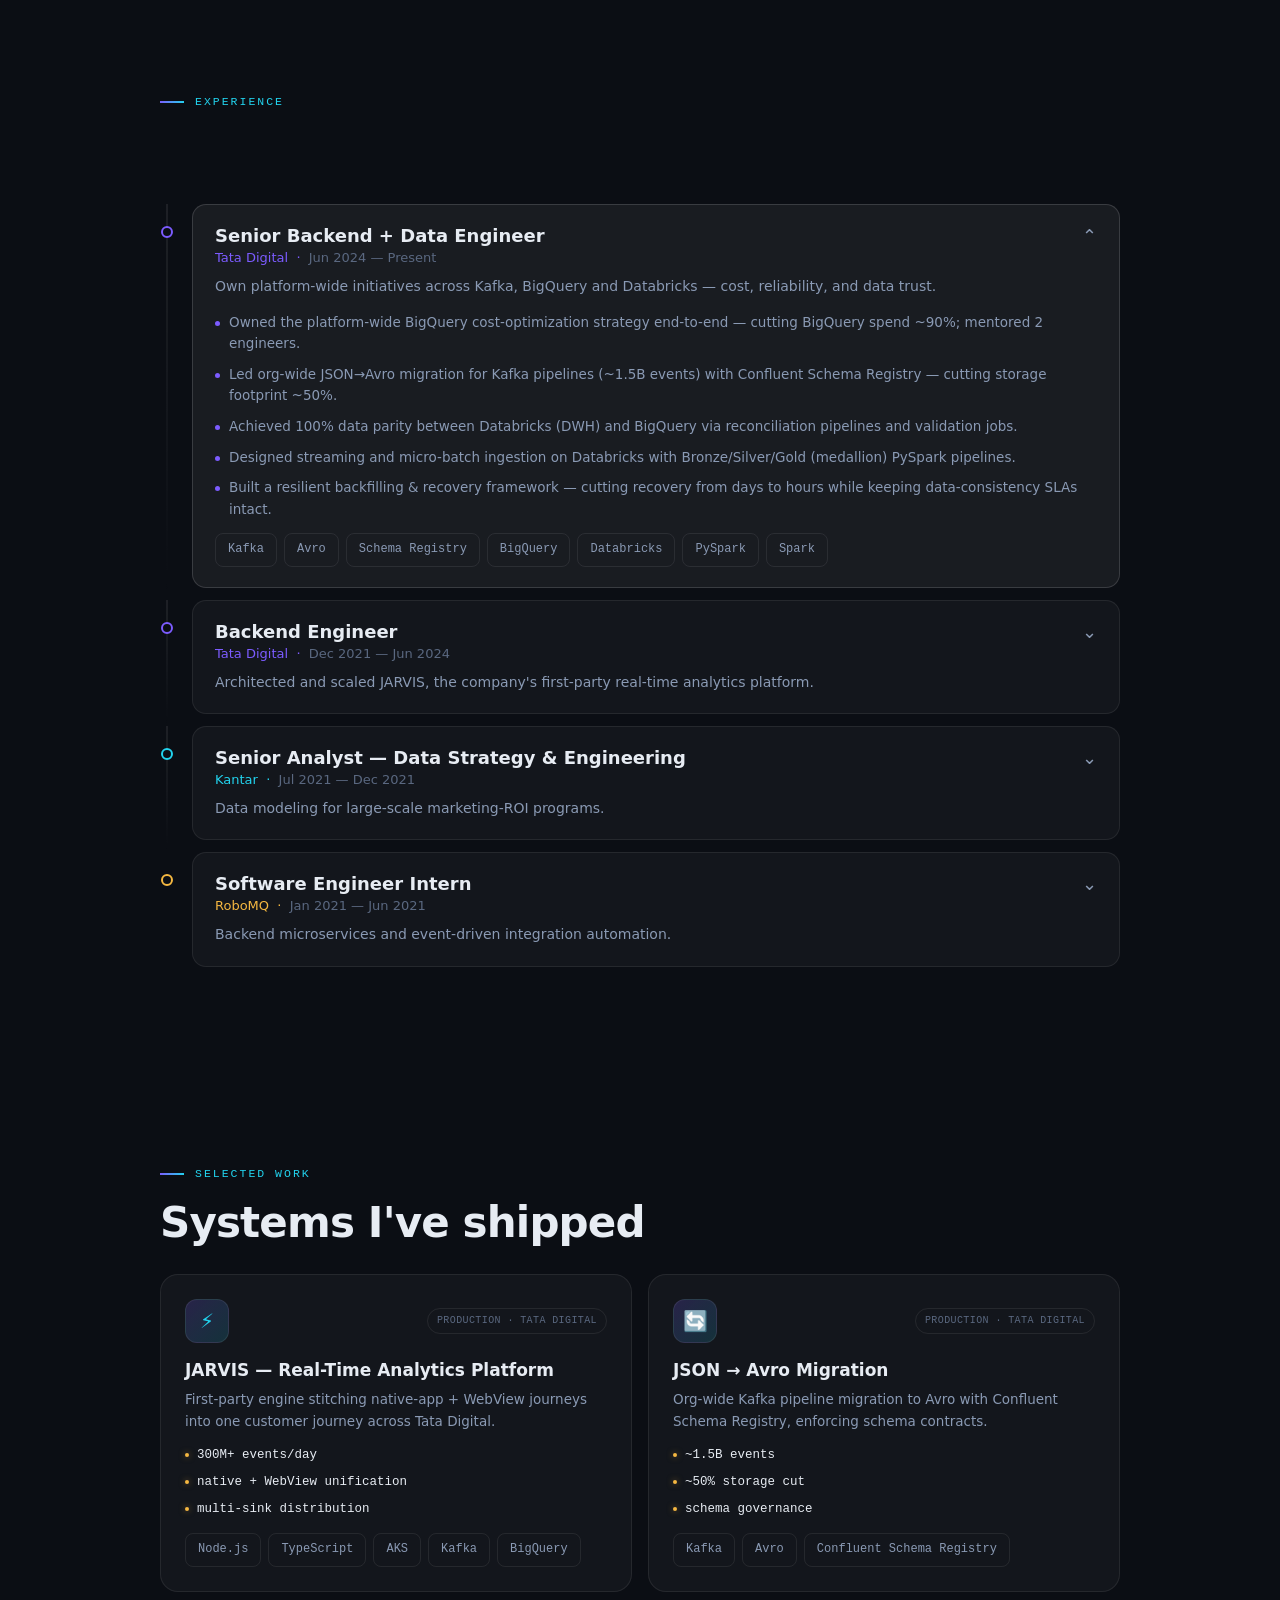
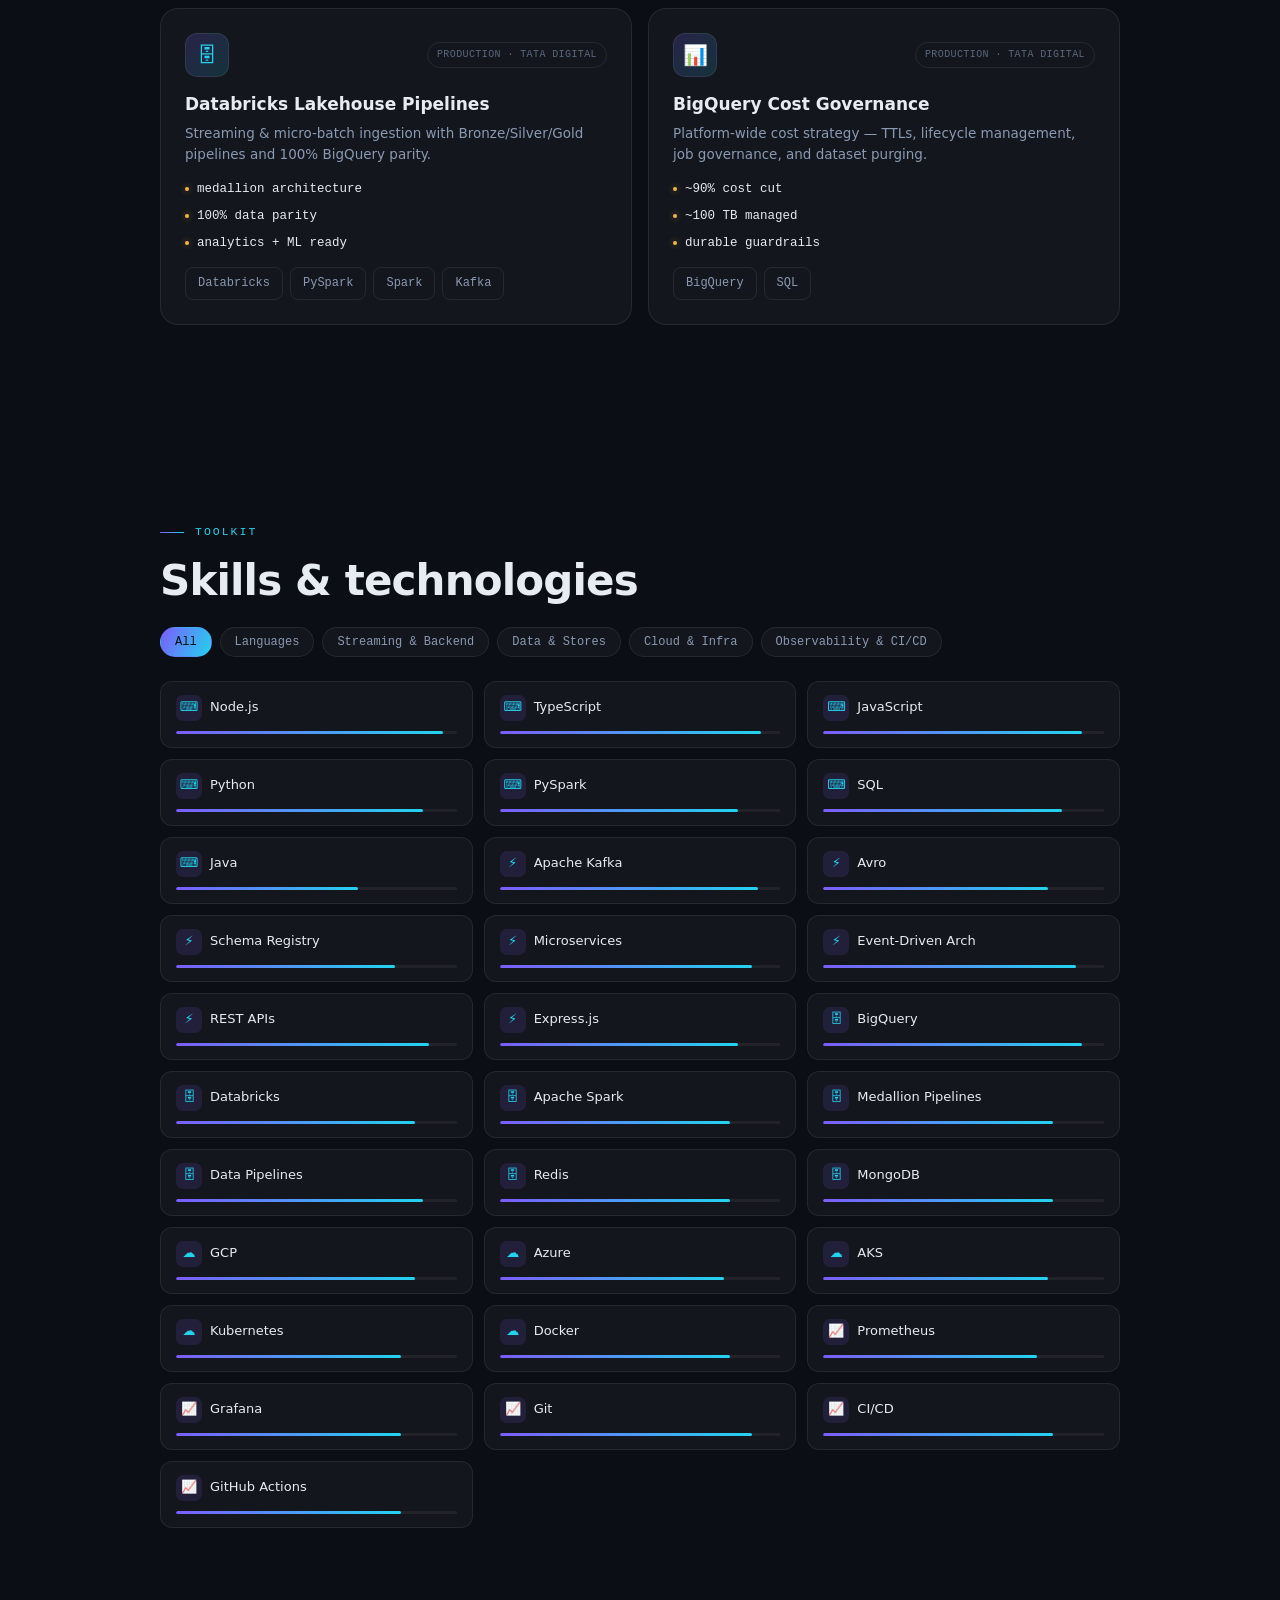
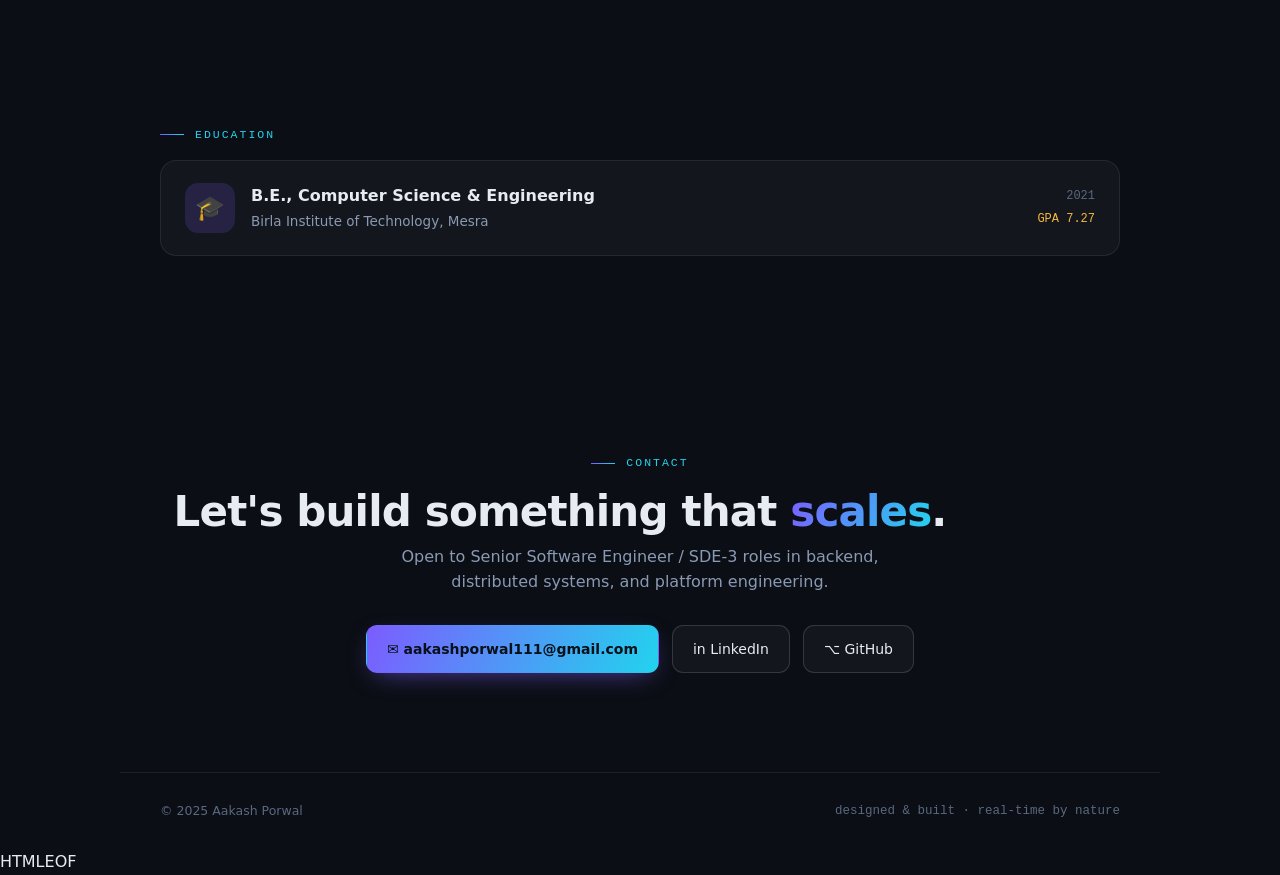
==== commit 26ff6501: "feat: portfolio v2-premium dark theme" ====
--- a/index.html
+++ b/index.html
@@ -1,315 +1,471 @@
+cat > /Users/aakashporwal/Desktop/aakash-porwal-portfolio/aakash-porwal-portfolio/index.html << 'HTMLEOF'
 <!DOCTYPE html>
 <html lang="en">
 <head>
-    <meta charset="UTF-8">
-    <meta name="viewport" content="width=device-width, initial-scale=1.0">
-    <title>Aakash Porwal | Senior Software Engineer</title>
-    <meta name="description" content="Senior Software Engineer specializing in Node.js, TypeScript, Kafka, and Real-time Distributed Systems. 5+ years building high-scale microservices.">
-    <meta property="og:title" content="Aakash Porwal | Senior Software Engineer">
-    <meta property="og:description" content="I engineer systems that move 300M+ events/day from Kafka to Databricks — with a 90% cost reduction on cloud infra.">
-    <meta property="og:type" content="website">
-    <link rel="preconnect" href="https://fonts.googleapis.com">
-    <link rel="preconnect" href="https://fonts.gstatic.com" crossorigin>
-    <link href="https://fonts.googleapis.com/css2?family=Poppins:wght@300;400;500;600;700;800&display=swap" rel="stylesheet">
-    <link rel="stylesheet" href="https://cdnjs.cloudflare.com/ajax/libs/font-awesome/6.5.1/css/all.min.css">
-    <link rel="stylesheet" href="style.css">
+<meta charset="UTF-8">
+<meta name="viewport" content="width=device-width,initial-scale=1">
+<title>Aakash Porwal | Senior Software Engineer</title>
+<meta name="description" content="Senior Backend + Data Engineer with 4.5+ years. Architected JARVIS — 300M+ events/day. Kafka, BigQuery, Databricks, Node.js, TypeScript.">
+<meta property="og:title" content="Aakash Porwal | Senior Software Engineer">
+<meta property="og:description" content="Backend engineer specializing in distributed systems and real-time data platforms.">
+<style>
+*{box-sizing:border-box;margin:0;padding:0}
+:root{
+  --bg:#0B0E14;--surf:rgba(255,255,255,.035);--surf2:rgba(255,255,255,.06);
+  --bdr:rgba(255,255,255,.08);--bdr2:rgba(255,255,255,.14);
+  --txt:#E7ECF3;--muted:#8A9AB4;--muted2:#5A6880;
+  --violet:#7C5CFF;--cyan:#22D3EE;--amber:#F5B841;
+  --grad:linear-gradient(115deg,#7C5CFF 0%,#22D3EE 100%);
+  --fd:"Space Grotesk",system-ui,sans-serif;
+  --fb:"Inter",system-ui,-apple-system,sans-serif;
+  --fm:"JetBrains Mono",ui-monospace,monospace;
+}
+html{scroll-behavior:smooth}
+body{background:var(--bg);color:var(--txt);font-family:var(--fb);line-height:1.6;overflow-x:hidden;-webkit-font-smoothing:antialiased}
+a{color:inherit;text-decoration:none}
+strong{color:var(--txt);font-weight:600}
+
+/* blobs */
+.blobs{position:fixed;inset:0;z-index:0;pointer-events:none;overflow:hidden}
+.blob{position:absolute;border-radius:50%;filter:blur(80px);opacity:.45}
+.ba{width:500px;height:500px;left:-100px;top:-80px;background:radial-gradient(circle,#7C5CFF,transparent 68%);animation:da 22s ease-in-out infinite}
+.bb{width:440px;height:440px;right:-120px;top:25vh;background:radial-gradient(circle,#22D3EE,transparent 68%);opacity:.28;animation:db 26s ease-in-out infinite}
+.grid-bg{position:absolute;inset:0;background-image:linear-gradient(rgba(255,255,255,.025) 1px,transparent 1px),linear-gradient(90deg,rgba(255,255,255,.025) 1px,transparent 1px);background-size:56px 56px;mask-image:radial-gradient(ellipse 80% 50% at 50% 0%,#000 20%,transparent 70%);-webkit-mask-image:radial-gradient(ellipse 80% 50% at 50% 0%,#000 20%,transparent 70%)}
+@keyframes da{50%{transform:translate(30px,20px) scale(1.08)}}
+@keyframes db{50%{transform:translate(-24px,-16px) scale(1.12)}}
+
+/* progress */
+.prog{position:fixed;top:0;left:0;height:2px;background:var(--grad);z-index:200;width:0;box-shadow:0 0 10px rgba(124,92,255,.6);transition:width .1s linear}
+
+/* nav */
+nav{position:fixed;top:0;left:0;right:0;z-index:100;display:flex;align-items:center;justify-content:space-between;padding:18px clamp(20px,5vw,56px);transition:all .3s;border-bottom:1px solid transparent}
+nav.solid{background:rgba(11,14,20,.8);backdrop-filter:blur(14px);-webkit-backdrop-filter:blur(14px);border-bottom:1px solid var(--bdr);padding-top:11px;padding-bottom:11px}
+.brand{display:flex;align-items:center;gap:10px;font-family:var(--fd);font-weight:600;font-size:15px}
+.brand-mark{display:grid;place-items:center;width:34px;height:34px;border-radius:9px;background:var(--grad);color:#0B0E14;font-weight:700;font-size:13px;letter-spacing:.5px}
+.nav-links{display:flex;gap:28px;font-size:13.5px;color:var(--muted)}
+.nav-links a{position:relative;transition:color .2s}
+.nav-links a:hover{color:var(--txt)}
+.nav-links a::after{content:"";position:absolute;left:0;bottom:-5px;height:1.5px;width:0;background:var(--grad);transition:width .25s;border-radius:2px}
+.nav-links a:hover::after{width:100%}
+.nav-btn{display:flex;align-items:center;gap:7px;font-size:13px;padding:8px 15px;border-radius:9px;border:1px solid var(--bdr2);background:var(--surf);color:var(--txt);cursor:pointer;transition:all .2s;font-family:var(--fb)}
+.nav-btn:hover{background:var(--surf2);border-color:var(--violet);transform:translateY(-1px)}
+
+/* buttons */
+.btn{display:inline-flex;align-items:center;gap:8px;font-weight:500;font-size:14px;padding:12px 20px;border-radius:11px;cursor:pointer;transition:all .22s;border:1px solid transparent;font-family:var(--fb)}
+.btn-p{background:var(--grad);color:#08111a;font-weight:600;box-shadow:0 8px 26px -10px rgba(124,92,255,.7)}
+.btn-p:hover{transform:translateY(-2px);box-shadow:0 14px 34px -10px rgba(34,211,238,.6)}
+.btn-g{background:var(--surf);border-color:var(--bdr2);color:var(--txt)}
+.btn-g:hover{transform:translateY(-2px);background:var(--surf2);border-color:var(--violet)}
+
+/* hero */
+.hero{position:relative;z-index:2;max-width:1040px;margin:0 auto;padding:clamp(130px,22vh,200px) clamp(20px,5vw,40px) 60px}
+.eyebrow{display:inline-flex;align-items:center;gap:9px;font-family:var(--fm);font-size:12px;color:var(--muted);padding:6px 13px;border:1px solid var(--bdr);border-radius:100px;background:var(--surf);margin-bottom:24px}
+.pulse{width:5px;height:5px;border-radius:50%;background:var(--cyan);box-shadow:0 0 8px var(--cyan);animation:pulse 2s infinite}
+@keyframes pulse{50%{opacity:.3}}
+h1{font-family:var(--fd);font-weight:600;letter-spacing:-.03em;line-height:1.02;font-size:clamp(44px,8.5vw,96px);margin-bottom:16px}
+.grad{background:var(--grad);-webkit-background-clip:text;background-clip:text;color:transparent}
+.role-row{display:flex;align-items:center;gap:13px;height:32px;margin-bottom:22px}
+.role-tick{width:32px;height:2px;background:var(--grad);border-radius:2px;flex:none}
+.role{font-family:var(--fm);font-size:clamp(13px,2.2vw,18px);color:var(--cyan);animation:rin .45s ease}
+@keyframes rin{from{opacity:0;transform:translateY(7px)}to{opacity:1;transform:none}}
+.lede{max-width:620px;font-size:clamp(15px,2vw,18px);color:var(--muted);margin-bottom:32px}
+.cta-row{display:flex;align-items:center;gap:14px;flex-wrap:wrap}
+.socials{display:flex;gap:8px;margin-left:4px}
+.soc{display:grid;place-items:center;width:42px;height:42px;border-radius:11px;border:1px solid var(--bdr);background:var(--surf);color:var(--muted);font-size:17px;transition:all .2s;text-decoration:none}
+.soc:hover{color:var(--txt);transform:translateY(-2px);border-color:var(--violet)}
+
+/* stats */
+.stats{display:grid;grid-template-columns:repeat(4,1fr);gap:14px;margin-top:52px;padding:24px;border:1px solid var(--bdr);border-radius:18px;background:linear-gradient(180deg,rgba(255,255,255,.04),rgba(255,255,255,.01))}
+.stat-num{font-family:var(--fd);font-weight:600;font-size:clamp(24px,4.5vw,40px);color:var(--amber);letter-spacing:-.02em;line-height:1}
+.stat-suf{font-size:.52em;margin-left:2px}
+.stat-label{font-size:11.5px;color:var(--muted);margin-top:8px;font-family:var(--fm);letter-spacing:.2px}
+
+.scroll-ind{display:inline-flex;flex-direction:column;align-items:center;gap:5px;margin-top:52px;font-family:var(--fm);font-size:10.5px;color:var(--muted2);letter-spacing:1.5px;text-transform:uppercase;animation:bob 2.2s ease-in-out infinite;text-decoration:none}
+@keyframes bob{50%{transform:translateY(5px)}}
+
+/* marquee */
+.mq{position:relative;z-index:2;overflow:hidden;padding:20px 0;border-top:1px solid var(--bdr);border-bottom:1px solid var(--bdr);background:rgba(255,255,255,.008);mask-image:linear-gradient(90deg,transparent,#000 10%,#000 90%,transparent);-webkit-mask-image:linear-gradient(90deg,transparent,#000 10%,#000 90%,transparent)}
+.mq-track{display:flex;gap:10px;width:max-content;animation:mqs 32s linear infinite}
+.mq:hover .mq-track{animation-play-state:paused}
+@keyframes mqs{to{transform:translateX(-50%)}}
+.chip{display:inline-flex;align-items:center;font-family:var(--fm);font-size:12px;color:var(--muted);padding:6px 12px;border-radius:8px;border:1px solid var(--bdr);background:var(--surf);white-space:nowrap}
+.chip-out{background:transparent;transition:all .2s}
+.chip-out:hover{color:var(--txt);border-color:var(--violet)}
+
+/* sections */
+.section{position:relative;z-index:2;max-width:1040px;margin:0 auto;padding:clamp(70px,11vh,115px) clamp(20px,5vw,40px)}
+.kicker{font-family:var(--fm);font-size:11.5px;color:var(--cyan);letter-spacing:2px;text-transform:uppercase;margin-bottom:16px;display:flex;align-items:center;gap:11px}
+.kicker::before{content:"";width:24px;height:1.5px;background:var(--grad)}
+h2{font-family:var(--fd);font-weight:600;letter-spacing:-.02em;line-height:1.12;font-size:clamp(26px,4.5vw,42px);margin-bottom:8px;max-width:800px}
+
+/* about */
+.about-grid{display:grid;grid-template-columns:1fr 1fr;gap:clamp(28px,5vw,64px);align-items:start;margin-top:18px}
+.about-body p{color:var(--muted);font-size:15.5px;margin-bottom:15px}
+.about-tags{display:flex;flex-wrap:wrap;gap:9px;margin-top:22px}
+.tag{display:inline-flex;align-items:center;gap:7px;font-size:13px;color:var(--txt);padding:8px 13px;border-radius:100px;border:1px solid var(--bdr);background:var(--surf)}
+
+/* timeline */
+.timeline{margin-top:30px;display:flex;flex-direction:column;gap:12px}
+.xp{display:flex;gap:18px}
+.rail{position:relative;width:14px;flex:none;display:flex;justify-content:center;padding-top:22px}
+.rail::before{content:"";position:absolute;top:0;bottom:-12px;width:1.5px;background:linear-gradient(var(--bdr),transparent)}
+.xp:last-child .rail::before{display:none}
+.xnode{position:relative;z-index:1;width:12px;height:12px;border-radius:50%;background:var(--bg);border:2px solid var(--xaccent,var(--violet))}
+.xbody{flex:1;border:1px solid var(--bdr);border-radius:14px;padding:20px 22px;background:var(--surf);transition:all .25s}
+.xbody.open,.xbody:hover{border-color:var(--bdr2);background:var(--surf2)}
+.xhead{display:flex;align-items:flex-start;justify-content:space-between;gap:14px;cursor:pointer;background:none;border:none;width:100%;text-align:left;padding:0;font-family:inherit;color:inherit}
+.xrole{font-family:var(--fd);font-weight:600;font-size:18px;margin-bottom:4px;color:var(--txt)}
+.xmeta{font-size:13px;color:var(--muted)}
+.xright{display:flex;align-items:center;gap:10px;flex:none}
+.xdates{font-family:var(--fm);font-size:11.5px;color:var(--muted2);white-space:nowrap}
+.xcaret{color:var(--muted);font-size:18px;transition:transform .3s;display:inline-block}
+.xbody.open .xcaret{transform:rotate(180deg)}
+.xsummary{color:var(--muted);font-size:14px;margin-top:10px}
+.xdetail{max-height:0;overflow:hidden;transition:max-height .4s ease}
+.xbody.open .xdetail{max-height:700px}
+.xpts{list-style:none;padding:0;margin:14px 0 0;display:flex;flex-direction:column;gap:9px}
+.xpts li{display:flex;gap:9px;font-size:13.5px;color:var(--muted)}
+.bul{flex:none;width:5px;height:5px;margin-top:9px;border-radius:50%}
+.xtech{display:flex;flex-wrap:wrap;gap:7px;margin-top:13px}
+
+/* projects */
+.proj-grid{margin-top:28px;display:grid;grid-template-columns:1fr 1fr;gap:16px}
+.card{border:1px solid var(--bdr);border-radius:18px;padding:24px;background:var(--surf);transition:all .25s;position:relative;overflow:hidden}
+.card::before{content:"";position:absolute;inset:0;border-radius:18px;background:var(--grad);opacity:0;transition:opacity .3s;z-index:0}
+.card:hover{transform:translateY(-5px)}
+.card:hover::before{opacity:.06}
+.card>*{position:relative;z-index:1}
+.card-top{display:flex;align-items:center;justify-content:space-between;margin-bottom:16px}
+.card-icon{display:grid;place-items:center;width:44px;height:44px;border-radius:12px;background:linear-gradient(135deg,rgba(124,92,255,.2),rgba(34,211,238,.15));color:var(--cyan);border:1px solid var(--bdr);font-size:20px}
+.card-badge{font-family:var(--fm);font-size:10px;color:var(--muted2);letter-spacing:.4px;text-transform:uppercase;padding:4px 9px;border:1px solid var(--bdr);border-radius:100px}
+.card-title{font-family:var(--fd);font-weight:600;font-size:17px;margin-bottom:8px;line-height:1.3}
+.card-blurb{color:var(--muted);font-size:13.5px;margin-bottom:13px}
+.card-metrics{list-style:none;margin-bottom:14px;display:flex;flex-direction:column;gap:7px}
+.card-metrics li{display:flex;align-items:center;gap:8px;font-size:12.5px;color:var(--txt);font-family:var(--fm)}
+.mdot{width:4px;height:4px;border-radius:50%;background:var(--amber);box-shadow:0 0 6px rgba(245,184,65,.5);flex:none}
+
+/* skills */
+.filters{display:flex;flex-wrap:wrap;gap:8px;margin:22px 0 24px}
+.fil{font-family:var(--fm);font-size:12px;color:var(--muted);cursor:pointer;padding:7px 14px;border-radius:100px;border:1px solid var(--bdr);background:var(--surf);transition:all .2s}
+.fil:hover{color:var(--txt);border-color:var(--bdr2)}
+.fil.on{color:#08111a;background:var(--grad);border-color:transparent;font-weight:500}
+.skills-grid{display:grid;grid-template-columns:repeat(3,1fr);gap:11px}
+.skill{border:1px solid var(--bdr);border-radius:12px;padding:13px 15px;background:var(--surf);transition:all .2s}
+.skill:hover{transform:translateY(-2px);border-color:var(--bdr2);background:var(--surf2)}
+.skill-head{display:flex;align-items:center;gap:8px;margin-bottom:10px}
+.skill-glyph{display:grid;place-items:center;width:26px;height:26px;border-radius:7px;background:rgba(124,92,255,.14);color:var(--cyan);font-size:13px;flex:none}
+.skill-name{font-size:13px;font-weight:500;color:var(--txt)}
+.skill-bar{height:3px;border-radius:100px;background:rgba(255,255,255,.06);overflow:hidden}
+.skill-fill{display:block;height:100%;border-radius:100px;background:var(--grad);width:0;transition:width 1.2s cubic-bezier(.2,.7,.2,1)}
+
+/* education */
+.edu{margin-top:16px;display:flex;align-items:center;gap:16px;padding:22px 24px;border:1px solid var(--bdr);border-radius:16px;background:var(--surf)}
+.edu-icon{display:grid;place-items:center;width:50px;height:50px;border-radius:13px;background:rgba(124,92,255,.18);color:var(--cyan);font-size:24px;flex:none}
+.edu-body h3{font-family:var(--fd);font-weight:600;font-size:16px;margin-bottom:3px}
+.edu-body p{color:var(--muted);font-size:13.5px}
+.edu-meta{margin-left:auto;text-align:right;font-family:var(--fm);font-size:12px;color:var(--muted2)}
+.edu-gpa{color:var(--amber);margin-top:4px}
+
+/* contact */
+.contact{text-align:center}
+.contact .kicker{justify-content:center}
+.contact-sub{color:var(--muted);font-size:16px;max-width:520px;margin:0 auto 30px}
+.contact-actions{display:flex;justify-content:center;gap:13px;flex-wrap:wrap}
+
+/* footer */
+footer{position:relative;z-index:2;max-width:1040px;margin:0 auto;padding:28px clamp(20px,5vw,40px);border-top:1px solid var(--bdr);display:flex;justify-content:space-between;align-items:center;flex-wrap:wrap;gap:12px;font-size:12.5px;color:var(--muted2)}
+.footer-mono{font-family:var(--fm)}
+
+/* back to top */
+.totop{position:fixed;right:22px;bottom:22px;z-index:150;width:44px;height:44px;border-radius:12px;display:grid;place-items:center;cursor:pointer;color:var(--txt);background:rgba(11,14,20,.88);backdrop-filter:blur(10px);border:1px solid var(--bdr2);font-size:20px;opacity:0;transform:translateY(12px) scale(.9);pointer-events:none;transition:all .3s;text-decoration:none}
+.totop.on{opacity:1;transform:none;pointer-events:auto}
+.totop:hover{border-color:var(--violet);transform:translateY(-2px)}
+
+/* reveal */
+.rev{opacity:0;transform:translateY(20px);transition:opacity .65s cubic-bezier(.2,.7,.2,1),transform .65s cubic-bezier(.2,.7,.2,1)}
+.rev.in{opacity:1;transform:none}
+
+@media(max-width:860px){
+  .nav-links{display:none}
+  .about-grid{grid-template-columns:1fr}
+  .proj-grid{grid-template-columns:1fr}
+  .skills-grid{grid-template-columns:repeat(2,1fr)}
+  .stats{grid-template-columns:repeat(2,1fr);gap:20px 12px}
+}
+@media(max-width:480px){
+  .skills-grid{grid-template-columns:1fr}
+  .edu{flex-wrap:wrap}
+  .edu-meta{margin-left:0}
+}
+@media(prefers-reduced-motion:reduce){
+  *{animation:none!important;transition:none!important}
+  .rev{opacity:1;transform:none}
+  .skill-fill{width:var(--lvl)}
+}
+</style>
 </head>
 <body>
 
-    <!-- Navbar -->
-    <nav class="navbar" id="navbar">
-        <div class="nav-container">
-            <a href="#hero" class="nav-logo">AP<span>.</span></a>
-            <button class="nav-toggle" id="navToggle" aria-label="Toggle menu">
-                <i class="fas fa-bars"></i>
-            </button>
-            <ul class="nav-menu" id="navMenu">
-                <li><a href="#hero" class="nav-link active">Home</a></li>
-                <li><a href="#impact" class="nav-link">Impact</a></li>
-                <li><a href="#experience" class="nav-link">Experience</a></li>
-                <li><a href="#projects" class="nav-link">Projects</a></li>
-                <li><a href="#skills" class="nav-link">Skills</a></li>
-                <li><a href="#education" class="nav-link">Education</a></li>
-                <li><a href="#contact" class="nav-link nav-cta">Contact</a></li>
-            </ul>
+<div class="blobs"><div class="blob ba"></div><div class="blob bb"></div><div class="grid-bg"></div></div>
+<div class="prog" id="prog"></div>
+
+<nav id="nav">
+  <div class="brand"><div class="brand-mark">AP</div><span>Aakash Porwal</span></div>
+  <div class="nav-links">
+    <a href="#about">About</a>
+    <a href="#experience">Experience</a>
+    <a href="#work">Work</a>
+    <a href="#skills">Skills</a>
+    <a href="#contact">Contact</a>
+  </div>
+  <a class="nav-btn" href="public/Aakash_Porwal_SDE3_Resume.pdf" download>⬇ Résumé</a>
+</nav>
+
+<main>
+<section class="hero" id="top">
+  <div class="rev">
+    <div class="eyebrow">📍 Bangalore, India <div class="pulse"></div> open to Senior / SDE-3 roles</div>
+  </div>
+  <div class="rev" style="transition-delay:.08s">
+    <h1>Aakash <span class="grad">Porwal</span></h1>
+  </div>
+  <div class="rev" style="transition-delay:.15s">
+    <div class="role-row"><div class="role-tick"></div><span class="role" id="role">Backend & Distributed Systems</span></div>
+  </div>
+  <div class="rev" style="transition-delay:.22s">
+    <p class="lede">I design and operate high-scale, event-driven systems and real-time data platforms — from a <strong>300M+ events/day</strong> analytics engine to org-wide streaming and cost-governance at Tata Digital.</p>
+  </div>
+  <div class="rev" style="transition-delay:.3s">
+    <div class="cta-row">
+      <a class="btn btn-p" href="public/Aakash_Porwal_SDE3_Resume.pdf" download>⬇ Download résumé</a>
+      <a class="btn btn-g" href="#contact">Get in touch ↗</a>
+      <div class="socials">
+        <a class="soc" href="https://github.com/aakashporwal1602" target="_blank" rel="noreferrer" title="GitHub">⌥</a>
+        <a class="soc" href="https://www.linkedin.com/in/aakash-porwal-bab05b189" target="_blank" rel="noreferrer" title="LinkedIn">in</a>
+        <a class="soc" href="mailto:aakashporwal111@gmail.com" title="Email">✉</a>
+      </div>
+    </div>
+  </div>
+  <div class="rev" style="transition-delay:.38s">
+    <div class="stats">
+      <div><div class="stat-num"><span class="sn" data-val="300">0</span><span class="stat-suf">M+</span></div><div class="stat-label">events / day</div></div>
+      <div><div class="stat-num"><span class="sn" data-val="1.5" data-dec="1">0</span><span class="stat-suf">B</span></div><div class="stat-label">events migrated to Avro</div></div>
+      <div><div class="stat-num"><span class="sn" data-val="90">0</span><span class="stat-suf">%</span></div><div class="stat-label">BigQuery cost cut</div></div>
+      <div><div class="stat-num"><span class="sn" data-val="100">0</span><span class="stat-suf">TB</span></div><div class="stat-label">data managed</div></div>
+    </div>
+  </div>
+  <a class="scroll-ind rev" href="#about" style="transition-delay:.46s">scroll ↓</a>
+</section>
+
+<div class="mq rev"><div class="mq-track" id="mqt"></div></div>
+
+<section class="section" id="about">
+  <div class="rev"><p class="kicker">about</p></div>
+  <div class="about-grid">
+    <div class="rev"><h2>Backend engineer at the seam of <span class="grad">distributed systems</span> and data engineering.</h2></div>
+    <div class="about-body rev">
+      <p>I'm a backend-focused engineer with <strong>4.5+ years</strong> at Tata Digital. I architected <strong>JARVIS</strong> — the company's first platform to unify native-app and WebView journeys into a single customer journey — and have since owned platform-wide initiatives across Kafka, BigQuery and Databricks.</p>
+      <p>That includes a JSON-to-Avro migration over <strong>~1.5B events</strong>, a <strong>~90% BigQuery cost reduction</strong>, and <strong>100% data parity</strong> between our lakehouse and warehouse. I like owning systems end to end.</p>
+      <div class="about-tags">
+        <span class="tag">⚡ Distributed systems</span>
+        <span class="tag">🌊 Event-driven</span>
+        <span class="tag">📊 Data platforms</span>
+        <span class="tag">✦ Technical leadership</span>
+      </div>
+    </div>
+  </div>
+</section>
+
+<section class="section" id="experience">
+  <div class="rev"><p class="kicker">experience</p></div>
+  <div class="rev"><h2>Where I've built</h2></div>
+  <div class="timeline" id="timeline"></div>
+</section>
+
+<section class="section" id="work">
+  <div class="rev"><p class="kicker">selected work</p></div>
+  <div class="rev"><h2>Systems I've shipped</h2></div>
+  <div class="proj-grid" id="proj-grid"></div>
+</section>
+
+<section class="section" id="skills">
+  <div class="rev"><p class="kicker">toolkit</p></div>
+  <div class="rev"><h2>Skills & technologies</h2></div>
+  <div class="filters" id="filters"></div>
+  <div class="skills-grid" id="sg"></div>
+</section>
+
+<section class="section" id="edu">
+  <div class="rev"><p class="kicker">education</p></div>
+  <div class="edu rev">
+    <div class="edu-icon">🎓</div>
+    <div class="edu-body"><h3>B.E., Computer Science & Engineering</h3><p>Birla Institute of Technology, Mesra</p></div>
+    <div class="edu-meta"><div>2021</div><div class="edu-gpa">GPA 7.27</div></div>
+  </div>
+</section>
+
+<section class="section contact" id="contact">
+  <div class="rev"><p class="kicker">contact</p></div>
+  <div class="rev"><h2>Let's build something that <span class="grad">scales</span>.</h2></div>
+  <p class="contact-sub rev">Open to Senior Software Engineer / SDE-3 roles in backend, distributed systems, and platform engineering.</p>
+  <div class="contact-actions rev">
+    <a class="btn btn-p" href="mailto:aakashporwal111@gmail.com">✉ aakashporwal111@gmail.com</a>
+    <a class="btn btn-g" href="https://www.linkedin.com/in/aakash-porwal-bab05b189" target="_blank" rel="noreferrer">in LinkedIn</a>
+    <a class="btn btn-g" href="https://github.com/aakashporwal1602" target="_blank" rel="noreferrer">⌥ GitHub</a>
+  </div>
+</section>
+
+<footer class="rev">
+  <span>© 2025 Aakash Porwal</span>
+  <span class="footer-mono">designed & built · real-time by nature</span>
+</footer>
+</main>
+
+<a class="totop" id="totop" href="#top">↑</a>
+
+<script>
+const ROLES=["Backend & Distributed Systems","Real-Time Data Platforms","Event-Driven Architecture"];
+const TECH=["Node.js","TypeScript","Python","PySpark","Apache Kafka","Avro","BigQuery","Databricks","Apache Spark","Kubernetes","Docker","GCP","Azure","Redis","MongoDB","Grafana","Prometheus","Git","CI/CD","Confluent Schema Registry"];
+const XP=[
+  {company:"Tata Digital",accent:"#7C5CFF",roles:[
+    {title:"Senior Backend + Data Engineer",dates:"Jun 2024 — Present",summary:"Own platform-wide initiatives across Kafka, BigQuery and Databricks — cost, reliability, and data trust.",points:["Owned the platform-wide BigQuery cost-optimization strategy end-to-end — cutting BigQuery spend ~90%; mentored 2 engineers.","Led org-wide JSON→Avro migration for Kafka pipelines (~1.5B events) with Confluent Schema Registry — cutting storage footprint ~50%.","Achieved 100% data parity between Databricks (DWH) and BigQuery via reconciliation pipelines and validation jobs.","Designed streaming and micro-batch ingestion on Databricks with Bronze/Silver/Gold (medallion) PySpark pipelines.","Built a resilient backfilling & recovery framework — cutting recovery from days to hours while keeping data-consistency SLAs intact."],tech:["Kafka","Avro","Schema Registry","BigQuery","Databricks","PySpark","Spark"]},
+    {title:"Backend Engineer",dates:"Dec 2021 — Jun 2024",summary:"Architected and scaled JARVIS, the company's first-party real-time analytics platform.",points:["Architected JARVIS — first platform to stitch native-app and WebView journeys into a unified customer journey (Tata Neu, 1mg, BigBasket, Croma, Tata CLiQ). 300M+ events/day in production.","Engineered a multi-sink event-distribution layer — BigQuery (Mixpanel, BI), Meta, Firebase, Branch, MoEngage, and Kafka.","Cut BigQuery costs ~70% via partitioning, clustering, materialized views, and BigQuery Storage API.","Owned BigQuery observability end-to-end — slot utilization, query cost, job health, and failure rate monitoring.","Migrated event ingestion from Azure EventHub to Kafka — 7x event-processing cost reduction; mentored 2 interns."],tech:["Node.js","TypeScript","Express.js","AKS","Kafka","BigQuery","Redis","MongoDB"]}
+  ]},
+  {company:"Kantar",accent:"#22D3EE",roles:[{title:"Senior Analyst — Data Strategy & Engineering",dates:"Jul 2021 — Dec 2021",summary:"Data modeling for large-scale marketing-ROI programs.",points:["Modeled data for MROI programs across South-East Asia for a $150B+ global CPG brand.","Delivered competitor analysis and marketing-effectiveness recommendations."],tech:["SQL","Python","Data Modeling"]}]},
+  {company:"RoboMQ",accent:"#F5B841",roles:[{title:"Software Engineer Intern",dates:"Jan 2021 — Jun 2021",summary:"Backend microservices and event-driven integration automation.",points:["Built Spring Boot microservices in a distributed backend.","Automated real-time Jira ticket creation from PagerDuty triggers via REST API integrations.","Developed CRM/ERP/HRM integration flows on an in-house iPaaS."],tech:["Java","Spring Boot","Microservices","REST APIs"]}]}
+];
+const PROJECTS=[
+  {icon:"⚡",name:"JARVIS — Real-Time Analytics Platform",blurb:"First-party engine stitching native-app + WebView journeys into one customer journey across Tata Digital.",metrics:["300M+ events/day","native + WebView unification","multi-sink distribution"],tech:["Node.js","TypeScript","AKS","Kafka","BigQuery"]},
+  {icon:"🔄",name:"JSON → Avro Migration",blurb:"Org-wide Kafka pipeline migration to Avro with Confluent Schema Registry, enforcing schema contracts.",metrics:["~1.5B events","~50% storage cut","schema governance"],tech:["Kafka","Avro","Confluent Schema Registry"]},
+  {icon:"🗄",name:"Databricks Lakehouse Pipelines",blurb:"Streaming & micro-batch ingestion with Bronze/Silver/Gold pipelines and 100% BigQuery parity.",metrics:["medallion architecture","100% data parity","analytics + ML ready"],tech:["Databricks","PySpark","Spark","Kafka"]},
+  {icon:"📊",name:"BigQuery Cost Governance",blurb:"Platform-wide cost strategy — TTLs, lifecycle management, job governance, and dataset purging.",metrics:["~90% cost cut","~100 TB managed","durable guardrails"],tech:["BigQuery","SQL"]}
+];
+const SKILLS=[
+  {n:"Node.js",c:"lang",l:95},{n:"TypeScript",c:"lang",l:93},{n:"JavaScript",c:"lang",l:92},{n:"Python",c:"lang",l:88},{n:"PySpark",c:"lang",l:85},{n:"SQL",c:"lang",l:85},{n:"Java",c:"lang",l:65},
+  {n:"Apache Kafka",c:"stream",l:92},{n:"Avro",c:"stream",l:80},{n:"Schema Registry",c:"stream",l:78},{n:"Microservices",c:"stream",l:90},{n:"Event-Driven Arch",c:"stream",l:90},{n:"REST APIs",c:"stream",l:90},{n:"Express.js",c:"stream",l:85},
+  {n:"BigQuery",c:"data",l:92},{n:"Databricks",c:"data",l:85},{n:"Apache Spark",c:"data",l:82},{n:"Medallion Pipelines",c:"data",l:82},{n:"Data Pipelines",c:"data",l:88},{n:"Redis",c:"data",l:82},{n:"MongoDB",c:"data",l:82},
+  {n:"GCP",c:"cloud",l:85},{n:"Azure",c:"cloud",l:80},{n:"AKS",c:"cloud",l:80},{n:"Kubernetes",c:"cloud",l:80},{n:"Docker",c:"cloud",l:82},
+  {n:"Prometheus",c:"devops",l:76},{n:"Grafana",c:"devops",l:80},{n:"Git",c:"devops",l:90},{n:"CI/CD",c:"devops",l:82},{n:"GitHub Actions",c:"devops",l:80}
+];
+const CATS=[{id:"all",label:"All"},{id:"lang",label:"Languages"},{id:"stream",label:"Streaming & Backend"},{id:"data",label:"Data & Stores"},{id:"cloud",label:"Cloud & Infra"},{id:"devops",label:"Observability & CI/CD"}];
+const CAT_ICO={lang:"⌨",stream:"⚡",data:"🗄",cloud:"☁",devops:"📈"};
+
+// role rotate
+let ri=0;
+setInterval(()=>{
+  ri=(ri+1)%ROLES.length;
+  const el=document.getElementById('role');
+  el.style.animation='none';el.offsetHeight;
+  el.textContent=ROLES[ri];
+  el.style.animation='rin .45s ease';
+},2600);
+
+// marquee
+const mqt=document.getElementById('mqt');
+[...TECH,...TECH].forEach(t=>{const s=document.createElement('span');s.className='chip';s.textContent=t;mqt.appendChild(s);});
+
+// timeline
+const tl=document.getElementById('timeline');
+XP.forEach(org=>{
+  org.roles.forEach((role,ri2)=>{
+    const key=org.company+ri2;
+    const d=document.createElement('div');
+    d.className='xp rev';
+    const isFirst=ri2===0&&org.company==='Tata Digital';
+    d.innerHTML=`<div class="rail"><div class="xnode" style="--xaccent:${org.accent};border-color:${org.accent}"></div></div>
+    <div class="xbody${isFirst?' open':''}" id="${key}">
+      <button class="xhead" onclick="toggleX('${key}')">
+        <div>
+          <div class="xrole">${role.title}</div>
+          <div class="xmeta" style="color:${org.accent}">${org.company} &nbsp;·&nbsp; <span style="color:var(--muted2)">${role.dates}</span></div>
         </div>
-    </nav>
-
-    <!-- Hero Section -->
-    <section class="hero" id="hero">
-        <canvas id="particleCanvas"></canvas>
-        <div class="hero-content reveal">
-            <p class="hero-greeting">Hello, I'm</p>
-            <h1 class="hero-name">Aakash Porwal</h1>
-            <h2 class="hero-title">Senior Software Engineer | <span class="typing" id="typing"></span><span class="cursor">|</span></h2>
-            <p class="hero-subtitle">I engineer systems that move 300M+ events/day from Kafka to Databricks — with a 90% cost reduction on cloud infra.</p>
-            <p class="hero-location"><i class="fas fa-map-marker-alt"></i> Bangalore</p>
-            <div class="hero-buttons">
-                <a href="#projects" class="btn btn-primary">View My Work <i class="fas fa-arrow-right"></i></a>
-                <a href="#contact" class="btn btn-outline">Contact Me <i class="fas fa-envelope"></i></a>
-            </div>
-        </div>
-    </section>
-
-    <!-- Impact Metrics -->
-    <section class="impact" id="impact">
-        <div class="container">
-            <h2 class="section-title reveal">Impact at a Glance</h2>
-            <p class="section-subtitle reveal">Numbers that define my engineering journey</p>
-            <div class="metrics-grid">
-                <div class="metric-card reveal">
-                    <div class="metric-icon"><i class="fas fa-bolt"></i></div>
-                    <div class="metric-number" data-target="300" data-suffix="M+">0</div>
-                    <div class="metric-label">Events Processed Daily</div>
-                </div>
-                <div class="metric-card reveal">
-                    <div class="metric-icon"><i class="fas fa-chart-line"></i></div>
-                    <div class="metric-number" data-target="90" data-suffix="%+">0</div>
-                    <div class="metric-label">Cost Reduction Achieved</div>
-                </div>
-                <div class="metric-card reveal">
-                    <div class="metric-icon"><i class="fas fa-indian-rupee-sign"></i></div>
-                    <div class="metric-number" data-target="3.8" data-suffix="Cr" data-decimal="true">0</div>
-                    <div class="metric-label">Annual Savings Delivered</div>
-                </div>
-                <div class="metric-card reveal">
-                    <div class="metric-icon"><i class="fas fa-shield-halved"></i></div>
-                    <div class="metric-number" data-target="100" data-suffix="%">0</div>
-                    <div class="metric-label">Security Vulnerabilities Fixed</div>
-                </div>
-            </div>
-        </div>
-    </section>
-
-    <!-- Experience -->
-    <section class="experience" id="experience">
-        <div class="container">
-            <h2 class="section-title reveal">Work Experience</h2>
-            <p class="section-subtitle reveal">My professional journey so far</p>
-            <div class="timeline">
-
-                <div class="timeline-item reveal">
-                    <div class="timeline-dot"></div>
-                    <div class="timeline-content glass-card">
-                        <div class="timeline-header">
-                            <h3>Tata Digital Private Limited</h3>
-                            <span class="timeline-badge">Current</span>
-                        </div>
-                        <h4>Senior Backend Engineer – Data Platform</h4>
-                        <p class="timeline-meta"><i class="fas fa-calendar"></i> Dec 2021 – Present &nbsp; <i class="fas fa-location-dot"></i> Bangalore</p>
-                        <ul>
-                            <li>Architected <strong>JARVIS</strong>, a real-time analytics engine processing <strong>300M+ customer events daily</strong> — clickstreams, impressions, cart events, and visits.</li>
-                            <li>Reduced BigQuery monthly cost from <strong>₹35L to ₹3.4L</strong> — a <strong>90.3% reduction</strong>, saving <strong>~₹3.8 Cr annually</strong>.</li>
-                            <li>Migrated from Azure EventHub to Kafka — <strong>7x cost reduction</strong>.</li>
-                            <li>Reduced BigQuery costs by 70%, from <strong>$1.42M to $0.42M</strong> annually via partitioning, clustering & Storage API migration.</li>
-                            <li>Built end-to-end <strong>observability framework</strong> for BigQuery, DWH & Growth Marketing pipelines — reduced MTTD from hours to minutes.</li>
-                            <li>Designed <strong>generic backfilling framework</strong> — reduced turnaround from days to hours (~80% faster).</li>
-                            <li>Built <strong>Search Events Pipeline</strong> for Data Science team's ML workloads.</li>
-                            <li>Achieved <strong>100% security vulnerability remediation</strong> (51 → 0 critical/high findings via DefectDojo).</li>
-                            <li>Created baseline analytics tables — reduced ad-hoc data requests by <strong>40–50%</strong>.</li>
-                            <li>Reduced data inconsistency by 10% between Kafka and Databricks by rewriting ingestion pipelines in PySpark.</li>
-                        </ul>
-                    </div>
-                </div>
-
-                <div class="timeline-item reveal">
-                    <div class="timeline-dot"></div>
-                    <div class="timeline-content glass-card">
-                        <div class="timeline-header">
-                            <h3>Kantar</h3>
-                        </div>
-                        <h4>Senior Analyst – Data Strategy & Engineering</h4>
-                        <p class="timeline-meta"><i class="fas fa-calendar"></i> Jul 2021 – Dec 2021</p>
-                        <ul>
-                            <li>Modeled data for large-scale <strong>MROI projects across South-East Asia</strong> for a <strong>$150B+ global CPG brand</strong>.</li>
-                            <li>Analyzed competitor data and recommended strategies to enhance business performance using <strong>advanced analytics</strong>.</li>
-                        </ul>
-                    </div>
-                </div>
-
-                <div class="timeline-item reveal">
-                    <div class="timeline-dot"></div>
-                    <div class="timeline-content glass-card">
-                        <div class="timeline-header">
-                            <h3>RoboMQ</h3>
-                        </div>
-                        <h4>SDE Intern</h4>
-                        <p class="timeline-meta"><i class="fas fa-calendar"></i> Jan 2021 – Jun 2021</p>
-                        <ul>
-                            <li>Automated real-time <strong>Jira ticket creation/updates</strong> based on PagerDuty incident triggers using APIs.</li>
-                            <li>Built integration flows across <strong>CRM, ERP, and HRM</strong> using iPaaS and Spring Boot microservices.</li>
-                        </ul>
-                    </div>
-                </div>
-
-            </div>
-        </div>
-    </section>
-
-    <!-- Projects -->
-    <section class="projects" id="projects">
-        <div class="container">
-            <h2 class="section-title reveal">Featured Projects</h2>
-            <p class="section-subtitle reveal">Systems I've built and problems I've solved</p>
-            <div class="projects-grid">
-
-                <div class="project-card glass-card reveal">
-                    <div class="project-icon"><i class="fas fa-rocket"></i></div>
-                    <h3>JARVIS — Real-time Analytics Engine</h3>
-                    <p>Architected a real-time analytics engine processing clickstreams, impressions, cart events, and visits from native & non-native journeys.</p>
-                    <div class="project-impact"><i class="fas fa-fire"></i> 300M+ events processed daily</div>
-                    <div class="project-tags">
-                        <span>Node.js</span><span>TypeScript</span><span>Kafka</span><span>BigQuery</span>
-                    </div>
-                </div>
-
-                <div class="project-card glass-card reveal">
-                    <div class="project-icon"><i class="fas fa-coins"></i></div>
-                    <h3>BigQuery Cost Optimization</h3>
-                    <p>Implemented partitioning, clustering, TTL policies, query rationalization, and redundant data purging across the analytics platform.</p>
-                    <div class="project-impact"><i class="fas fa-fire"></i> 90%+ cost reduction — ₹3.8Cr annual savings</div>
-                    <div class="project-tags">
-                        <span>BigQuery</span><span>SQL</span><span>GCP</span>
-                    </div>
-                </div>
-
-                <div class="project-card glass-card reveal">
-                    <div class="project-icon"><i class="fas fa-eye"></i></div>
-                    <h3>Observability Framework</h3>
-                    <p>Built end-to-end monitoring covering job execution, data freshness, cost anomalies, and automated alerting for BigQuery, DWH & Growth Marketing.</p>
-                    <div class="project-impact"><i class="fas fa-fire"></i> MTTD reduced from hours to minutes</div>
-                    <div class="project-tags">
-                        <span>BigQuery</span><span>DWH</span><span>Firebase</span><span>Branch</span>
-                    </div>
-                </div>
-
-                <div class="project-card glass-card reveal">
-                    <div class="project-icon"><i class="fas fa-rotate"></i></div>
-                    <h3>Generic Backfilling Framework</h3>
-                    <p>Reusable framework for data reconciliation across BigQuery-DWH sync gaps, Kafka consumer lag, and upstream failures.</p>
-                    <div class="project-impact"><i class="fas fa-fire"></i> ~80% faster — days reduced to hours</div>
-                    <div class="project-tags">
-                        <span>BigQuery</span><span>Kafka</span><span>DWH</span>
-                    </div>
-                </div>
-
-                <div class="project-card glass-card reveal">
-                    <div class="project-icon"><i class="fas fa-magnifying-glass"></i></div>
-                    <h3>Search Events Pipeline</h3>
-                    <p>End-to-end pipeline: raw ingestion → deduplication → enrichment → aggregation → serving layer for Data Science ML workloads.</p>
-                    <div class="project-impact"><i class="fas fa-fire"></i> DS data prep: weeks → days</div>
-                    <div class="project-tags">
-                        <span>Kafka</span><span>BigQuery</span><span>Python</span>
-                    </div>
-                </div>
-
-                <div class="project-card glass-card reveal">
-                    <div class="project-icon"><i class="fas fa-fingerprint"></i></div>
-                    <h3>Event Instrumentation & Data Quality</h3>
-                    <p>Comprehensive audit identifying duplicate events firing within ≤5ms, with root cause analysis and source-level fixes.</p>
-                    <div class="project-impact"><i class="fas fa-fire"></i> Eliminated millions of redundant records</div>
-                    <div class="project-tags">
-                        <span>BigQuery</span><span>SQL</span><span>Analytics</span>
-                    </div>
-                </div>
-
-            </div>
-        </div>
-    </section>
-
-    <!-- Skills -->
-    <section class="skills" id="skills">
-        <div class="container">
-            <h2 class="section-title reveal">Skills & Expertise</h2>
-            <p class="section-subtitle reveal">Technologies and strengths I bring to the table</p>
-            <div class="skills-grid">
-                <div class="skill-group glass-card reveal">
-                    <h3><i class="fas fa-code"></i> Languages & Frameworks</h3>
-                    <div class="skill-pills">
-                        <span>Go</span><span>Java</span><span>JavaScript</span><span>Node.js</span><span>Python</span><span>SQL</span><span>TypeScript</span>
-                    </div>
-                </div>
-                <div class="skill-group glass-card reveal">
-                    <h3><i class="fas fa-server"></i> Backend & Infrastructure</h3>
-                    <div class="skill-pills">
-                        <span>BigQuery</span><span>Databricks</span><span>Kafka</span><span>Microservices</span><span>REST APIs</span><span>Event-driven Architecture</span><span>iPaaS</span>
-                    </div>
-                </div>
-                <div class="skill-group glass-card reveal">
-                    <h3><i class="fas fa-wrench"></i> Tools & DevOps</h3>
-                    <div class="skill-pills">
-                        <span>GCP</span><span>Git</span><span>Jira</span><span>MongoDB</span><span>Postman</span><span>PySpark</span>
-                    </div>
-                </div>
-                <div class="skill-group glass-card reveal">
-                    <h3><i class="fas fa-brain"></i> Strengths</h3>
-                    <div class="skill-pills">
-                        <span>Cost Optimization</span><span>Event-Driven Architecture</span><span>High-Level Design</span><span>Real-time Data Processing</span><span>Observability</span><span>Data Quality</span>
-                    </div>
-                </div>
-            </div>
-        </div>
-    </section>
-
-    <!-- Education -->
-    <section class="education" id="education">
-        <div class="container">
-            <h2 class="section-title reveal">Education</h2>
-            <div class="education-card glass-card reveal">
-                <div class="education-icon"><i class="fas fa-graduation-cap"></i></div>
-                <div class="education-info">
-                    <h3>Bachelor of Engineering (CSE)</h3>
-                    <h4>Birla Institute of Technology, Mesra</h4>
-                    <p><i class="fas fa-location-dot"></i> Ranchi, Jharkhand &nbsp; | &nbsp; <i class="fas fa-calendar"></i> Graduated 2021 &nbsp; | &nbsp; <i class="fas fa-star"></i> GPA: 7.27</p>
-                </div>
-            </div>
-        </div>
-    </section>
-
-    <!-- Contact -->
-    <section class="contact" id="contact">
-        <div class="container">
-            <h2 class="section-title reveal">Let's Connect</h2>
-            <p class="section-subtitle reveal">I'm always open to new opportunities and interesting conversations</p>
-            <div class="contact-grid">
-                <a href="mailto:aakashporwal111@gmail.com" class="contact-card glass-card reveal">
-                    <i class="fas fa-envelope"></i>
-                    <h3>Email</h3>
-                    <p>aakashporwal111@gmail.com</p>
-                </a>
-                <a href="tel:+919549657392" class="contact-card glass-card reveal">
-                    <i class="fas fa-phone"></i>
-                    <h3>Phone</h3>
-                    <p>+91 9549657392</p>
-                </a>
-                <a href="https://www.linkedin.com/in/aakash-porwal-bab05b189" class="contact-card glass-card reveal">
-                    <i class="fab fa-linkedin"></i>
-                    <h3>LinkedIn</h3>
-                    <p>Connect with me</p>
-                </a>
-                <a href="https://github.com/aakashporwal1602" target="_blank" class="contact-card glass-card reveal">
-                    <i class="fab fa-github"></i>
-                    <h3>GitHub</h3>
-                    <p>aakashporwal1602</p>
-                </a>
-            </div>
-            <div class="contact-cta reveal">
-                <a href="#" class="btn btn-primary"><i class="fas fa-download"></i> Download Resume</a>
-            </div>
-        </div>
-    </section>
-
-    <!-- Footer -->
-    <footer class="footer">
-        <p>Built with <span class="heart">❤️</span> by Aakash Porwal</p>
-        <p>&copy; 2026 All rights reserved.</p>
-    </footer>
-
-    <!-- Scroll to Top -->
-    <button class="scroll-top" id="scrollTop" aria-label="Scroll to top">
-        <i class="fas fa-arrow-up"></i>
-    </button>
-
-    <script src="script.js"></script>
+        <div class="xright"><span class="xcaret" id="c${key}">⌄</span></div>
+      </button>
+      <p class="xsummary">${role.summary}</p>
+      <div class="xdetail">
+        <ul class="xpts">${role.points.map(p=>`<li><span class="bul" style="background:${org.accent}"></span>${p}</li>`).join('')}</ul>
+        <div class="xtech">${role.tech.map(t=>`<span class="chip chip-out">${t}</span>`).join('')}</div>
+      </div>
+    </div>`;
+    tl.appendChild(d);
+  });
+});
+
+function toggleX(key){
+  const b=document.getElementById(key);
+  const c=document.getElementById('c'+key);
+  const isOpen=b.classList.contains('open');
+  document.querySelectorAll('.xbody').forEach(x=>x.classList.remove('open'));
+  document.querySelectorAll('[id^=c]').forEach(x=>x.style.transform='');
+  if(!isOpen){b.classList.add('open');if(c)c.style.transform='rotate(180deg)';}
+}
+
+// projects
+const pg=document.getElementById('proj-grid');
+PROJECTS.forEach(p=>{
+  const d=document.createElement('div');d.className='card rev';
+  d.innerHTML=`<div class="card-top"><div class="card-icon">${p.icon}</div><span class="card-badge">Production · Tata Digital</span></div>
+  <div class="card-title">${p.name}</div>
+  <p class="card-blurb">${p.blurb}</p>
+  <ul class="card-metrics">${p.metrics.map(m=>`<li><span class="mdot"></span>${m}</li>`).join('')}</ul>
+  <div class="xtech">${p.tech.map(t=>`<span class="chip chip-out">${t}</span>`).join('')}</div>`;
+  pg.appendChild(d);
+});
+
+// skills
+let af='all';
+const fd=document.getElementById('filters');
+const sg=document.getElementById('sg');
+CATS.forEach(c=>{
+  const b=document.createElement('button');
+  b.className='fil'+(c.id==='all'?' on':'');
+  b.textContent=c.label;
+  b.onclick=()=>{af=c.id;document.querySelectorAll('.fil').forEach(x=>x.classList.remove('on'));b.classList.add('on');renderS();};
+  fd.appendChild(b);
+});
+function renderS(){
+  sg.innerHTML='';
+  const shown=af==='all'?SKILLS:SKILLS.filter(s=>s.c===af);
+  shown.forEach((s,i)=>{
+    const d=document.createElement('div');d.className='skill';
+    d.innerHTML=`<div class="skill-head"><div class="skill-glyph">${CAT_ICO[s.c]||'⚙'}</div><span class="skill-name">${s.n}</span></div>
+    <div class="skill-bar"><span class="skill-fill" style="transition-delay:${Math.min(i*28,380)}ms"></span></div>`;
+    sg.appendChild(d);
+  });
+  requestAnimationFrame(()=>{
+    document.querySelectorAll('.skill-fill').forEach((el,i)=>{if(shown[i])el.style.width=shown[i].l+'%';});
+  });
+}
+renderS();
+
+// scroll
+const prog=document.getElementById('prog');
+const navEl=document.getElementById('nav');
+const totop=document.getElementById('totop');
+window.addEventListener('scroll',()=>{
+  const h=document.documentElement;
+  const max=h.scrollHeight-h.clientHeight;
+  prog.style.width=(max>0?(h.scrollTop/max*100):0)+'%';
+  navEl.className=h.scrollTop>20?'solid':'';
+  totop.className='totop'+(h.scrollTop>500?' on':'');
+},{passive:true});
+
+// reveal
+const io=new IntersectionObserver(e=>{e.forEach(x=>{if(x.isIntersecting)x.target.classList.add('in');});},{threshold:0.12,rootMargin:'0px 0px -6% 0px'});
+document.querySelectorAll('.rev').forEach(el=>io.observe(el));
+
+// count up
+const sio=new IntersectionObserver(e=>{
+  e.forEach(x=>{
+    if(x.isIntersecting){
+      const el=x.target,target=parseFloat(el.dataset.val),dec=parseInt(el.dataset.dec||0),dur=1600,t0=performance.now();
+      const tick=t=>{const p=Math.min((t-t0)/dur,1),v=target*(1-Math.pow(1-p,3));el.textContent=dec?v.toFixed(dec):Math.round(v).toLocaleString();if(p<1)requestAnimationFrame(tick);};
+      requestAnimationFrame(tick);sio.unobserve(el);
+    }
+  });
+},{threshold:0.5});
+document.querySelectorAll('.sn').forEach(el=>sio.observe(el));
+</script>
 </body>
 </html>
+HTMLEOF
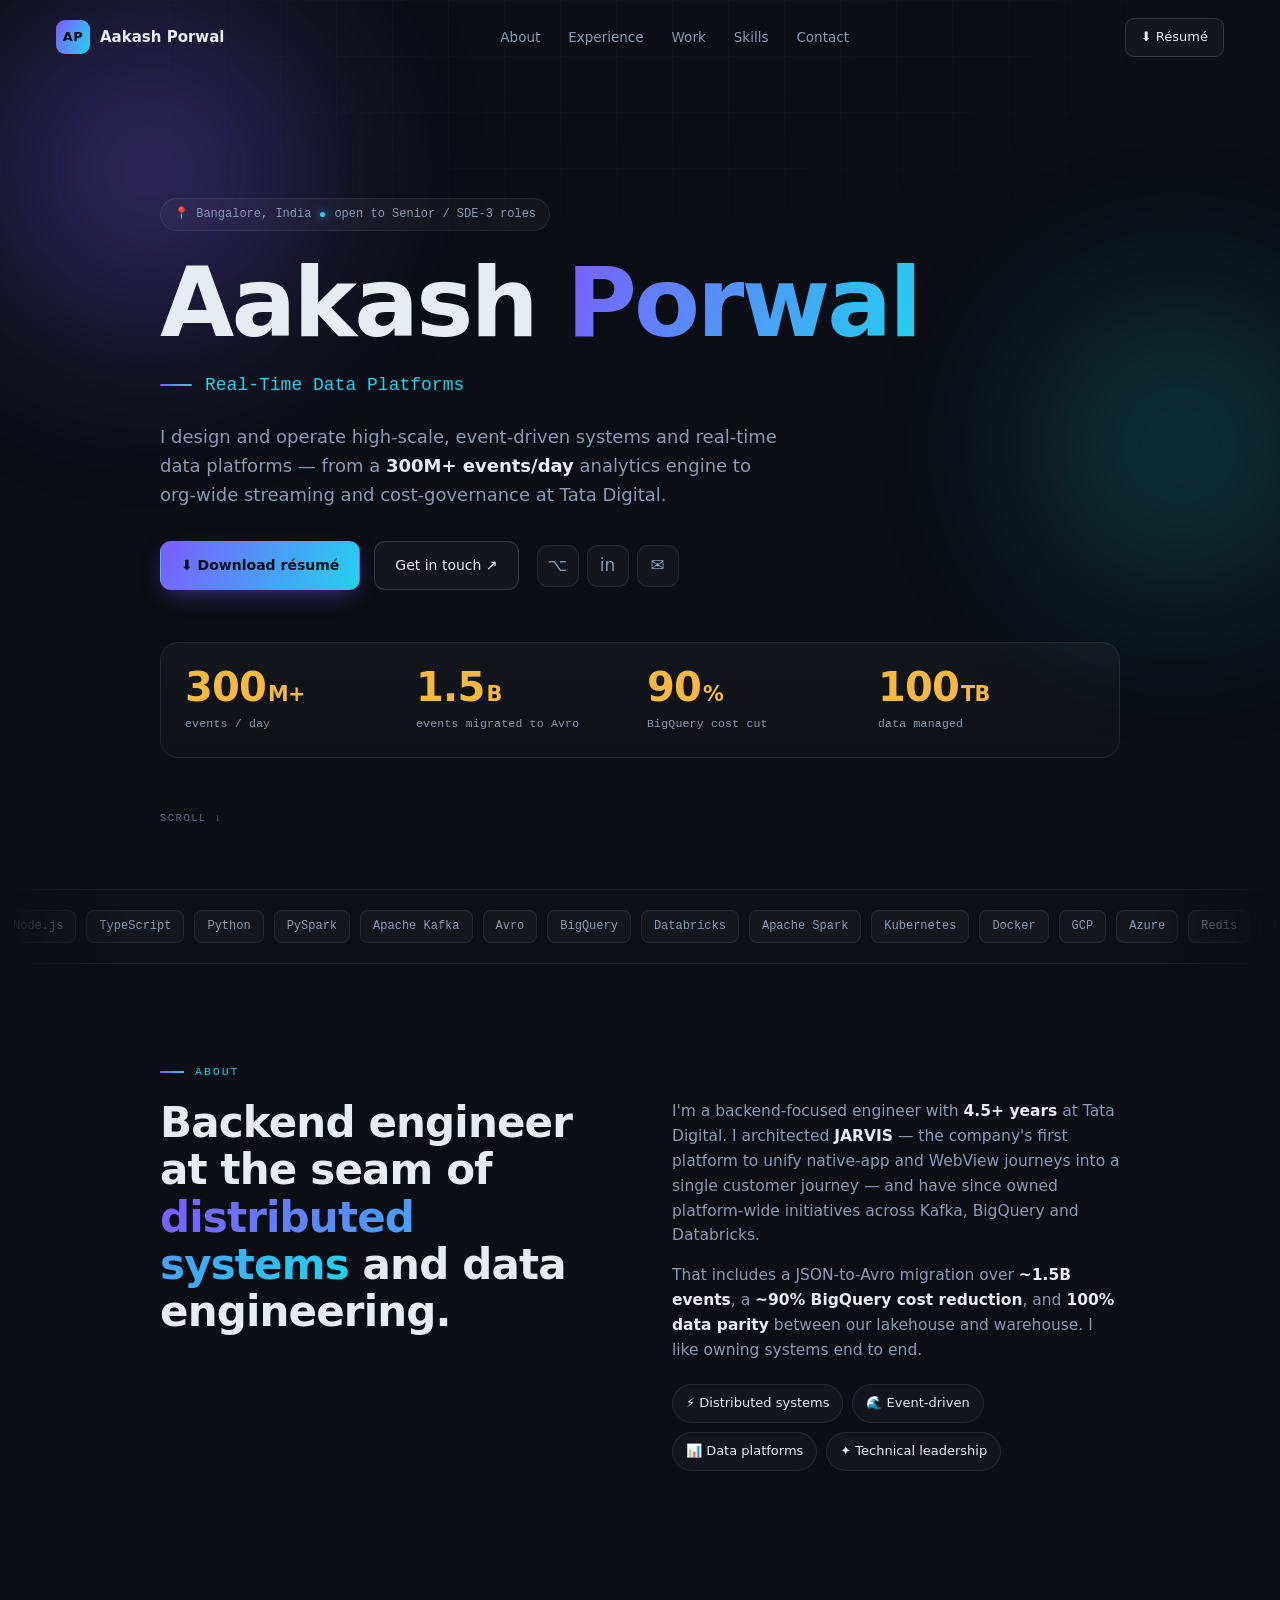
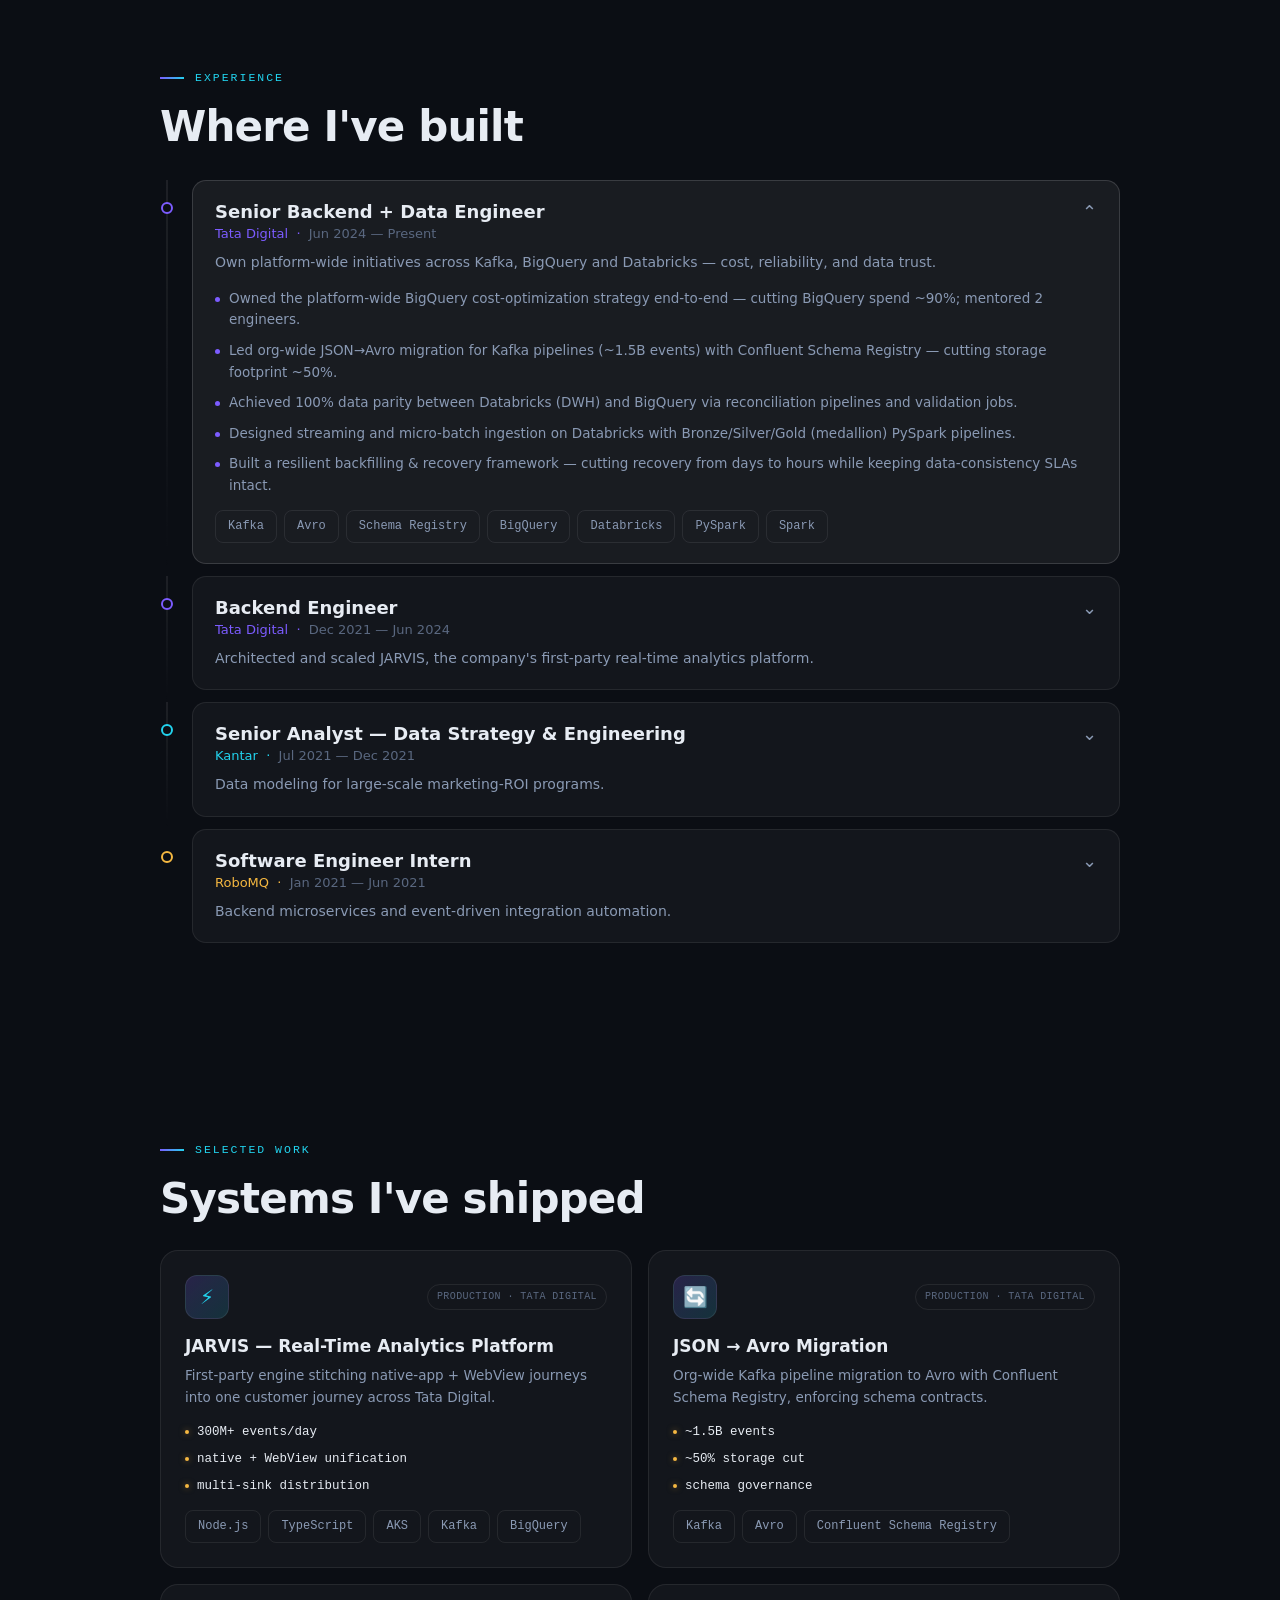
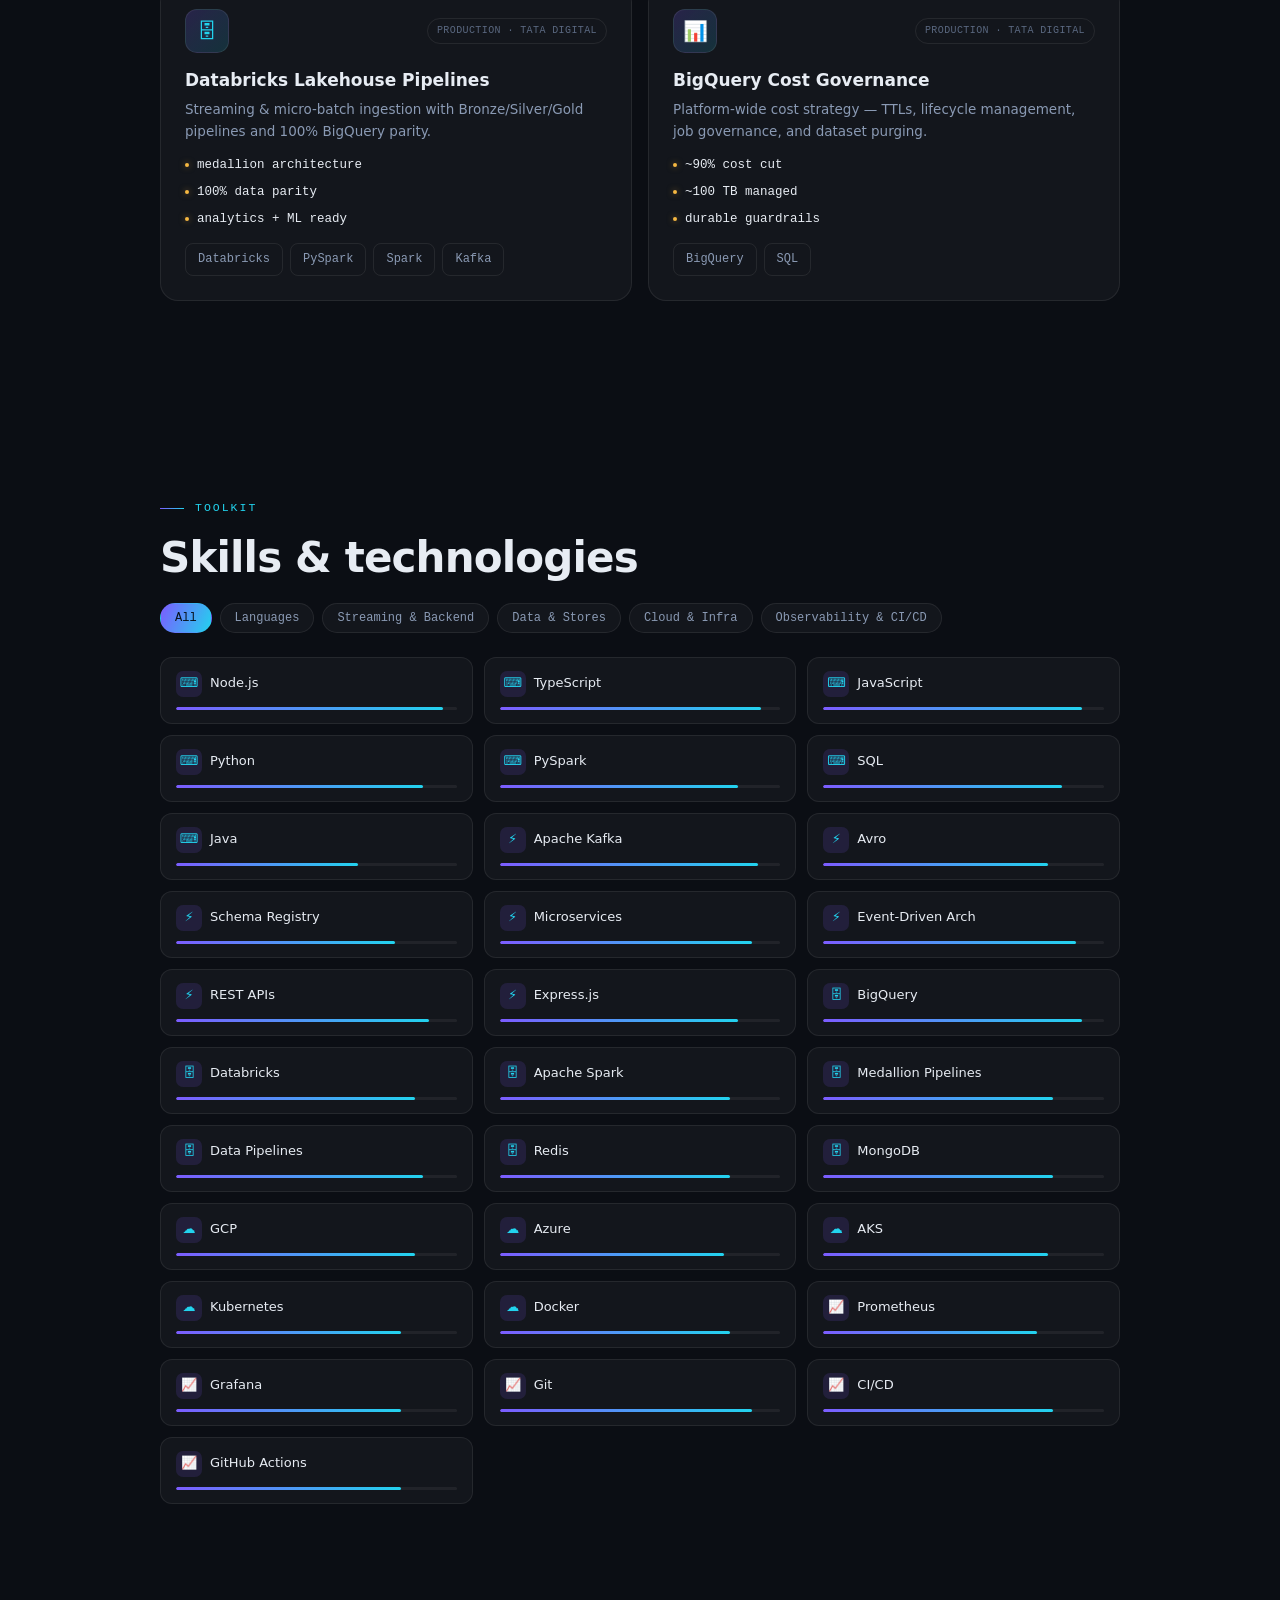
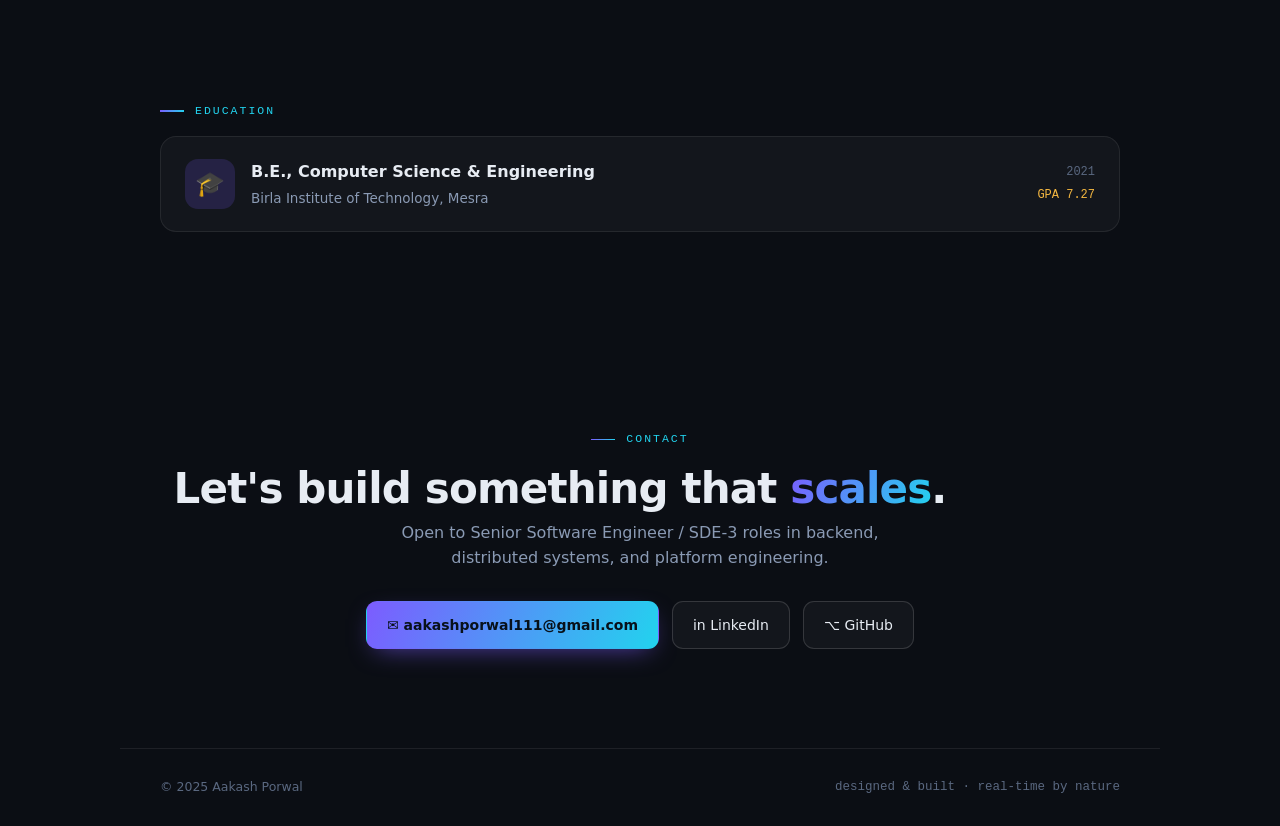
==== commit b41521be: "Fixed the html issue" ====
--- a/index.html
+++ b/index.html
@@ -1,4 +1,3 @@
-cat > /Users/aakashporwal/Desktop/aakash-porwal-portfolio/aakash-porwal-portfolio/index.html << 'HTMLEOF'
 <!DOCTYPE html>
 <html lang="en">
 <head>
@@ -467,5 +466,4 @@
 document.querySelectorAll('.sn').forEach(el=>sio.observe(el));
 </script>
 </body>
-</html>
-HTMLEOF+</html>
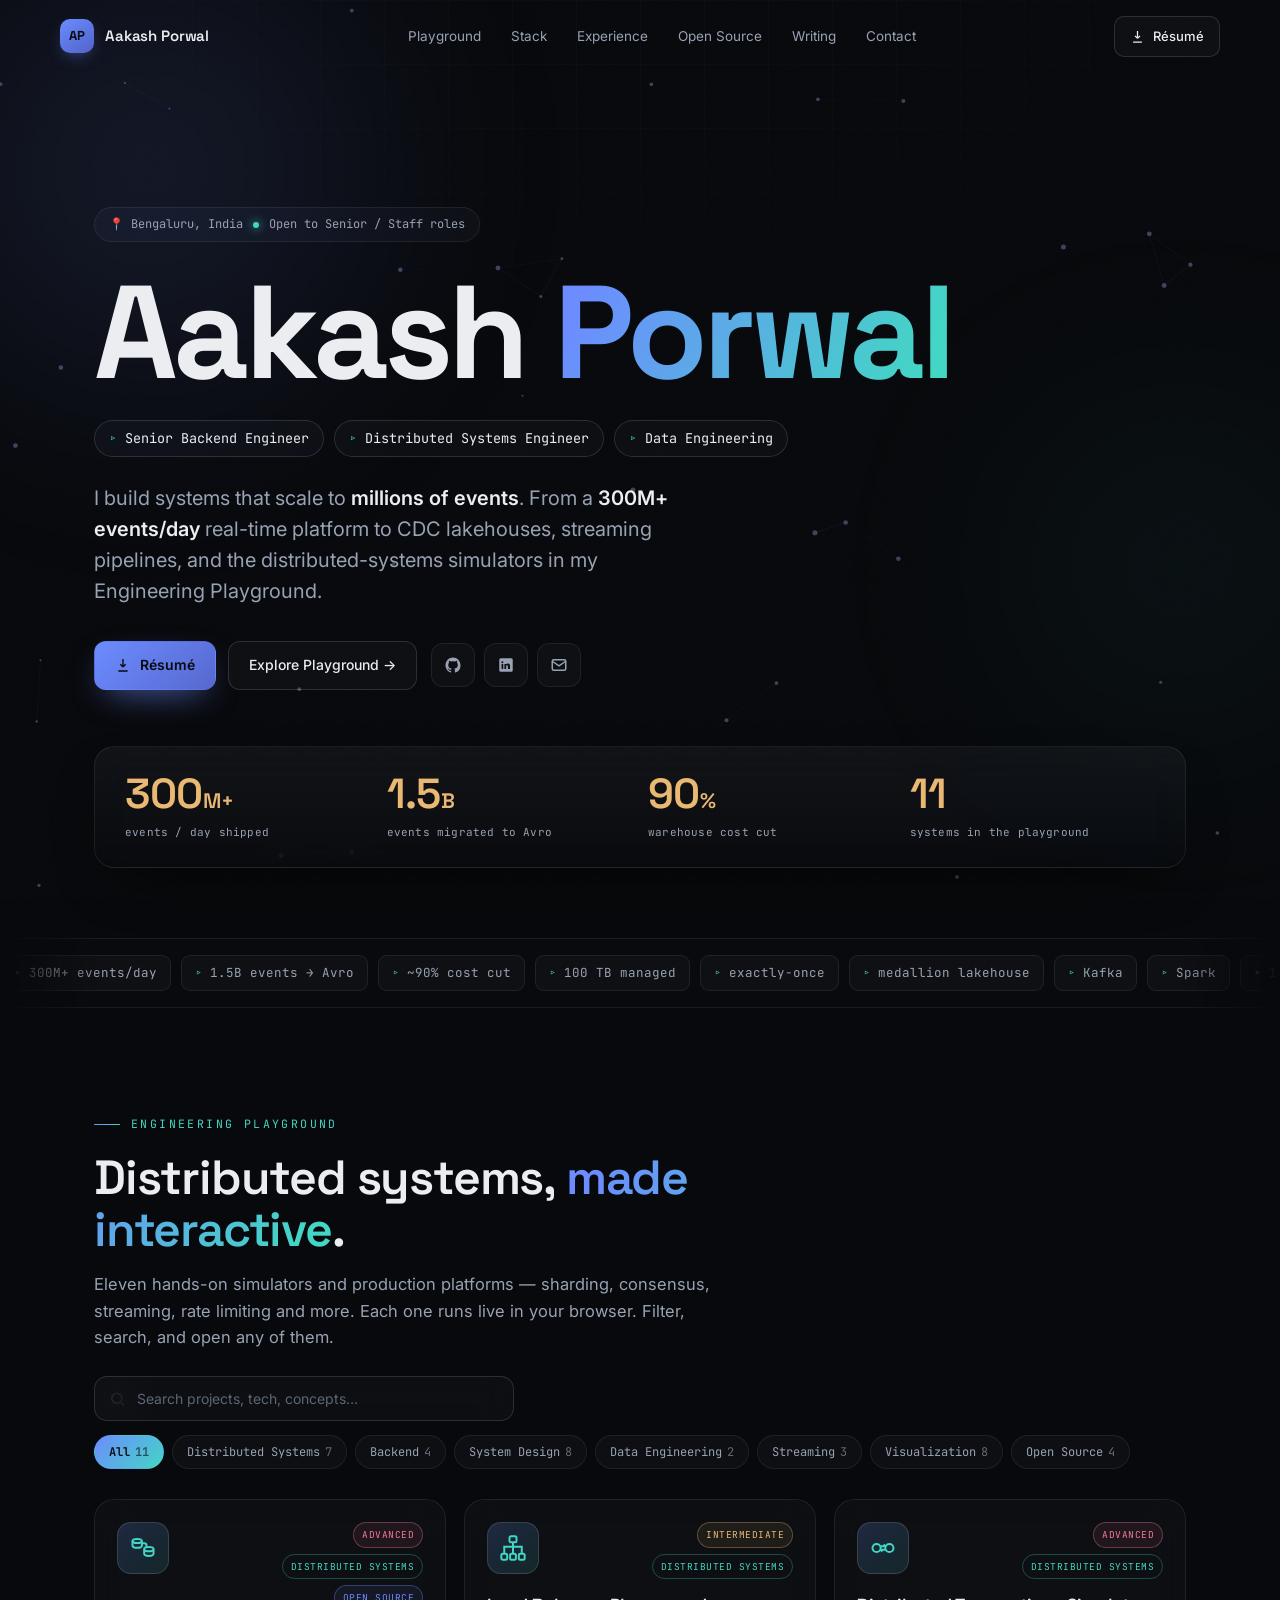
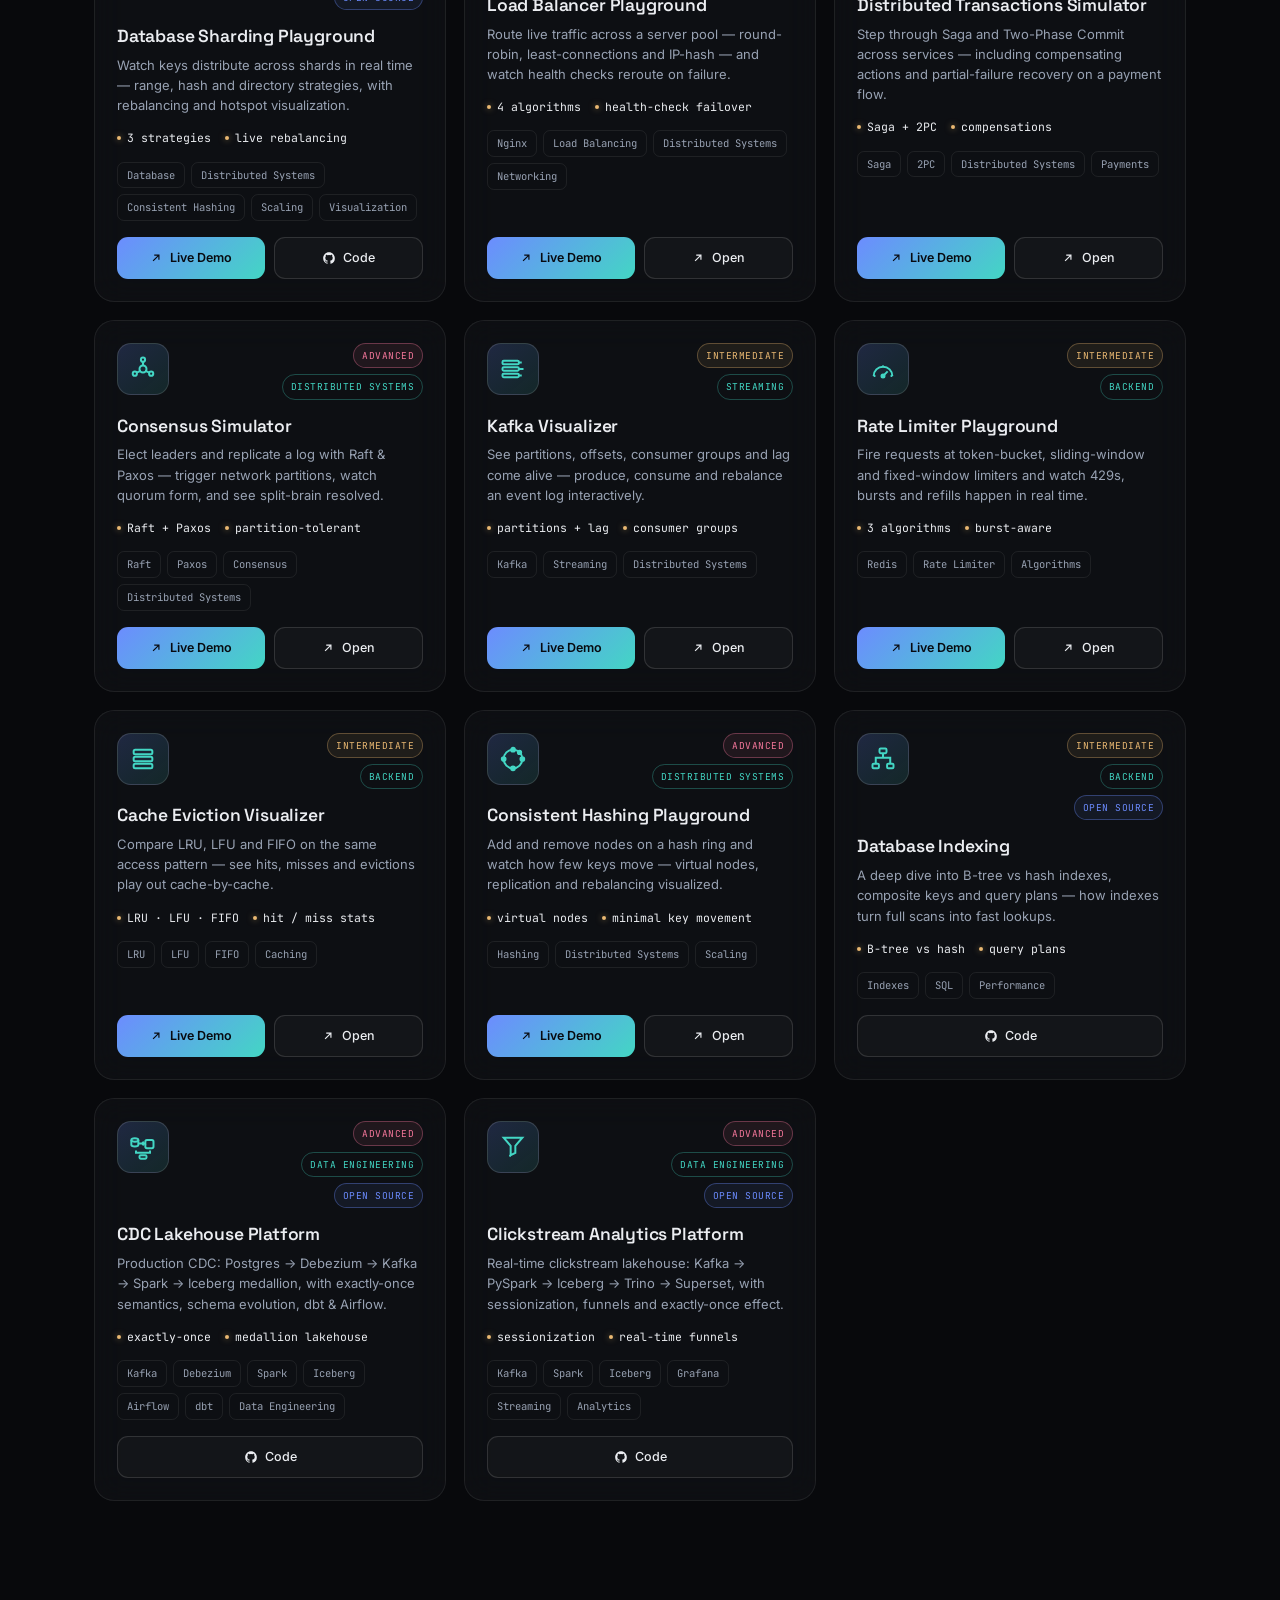
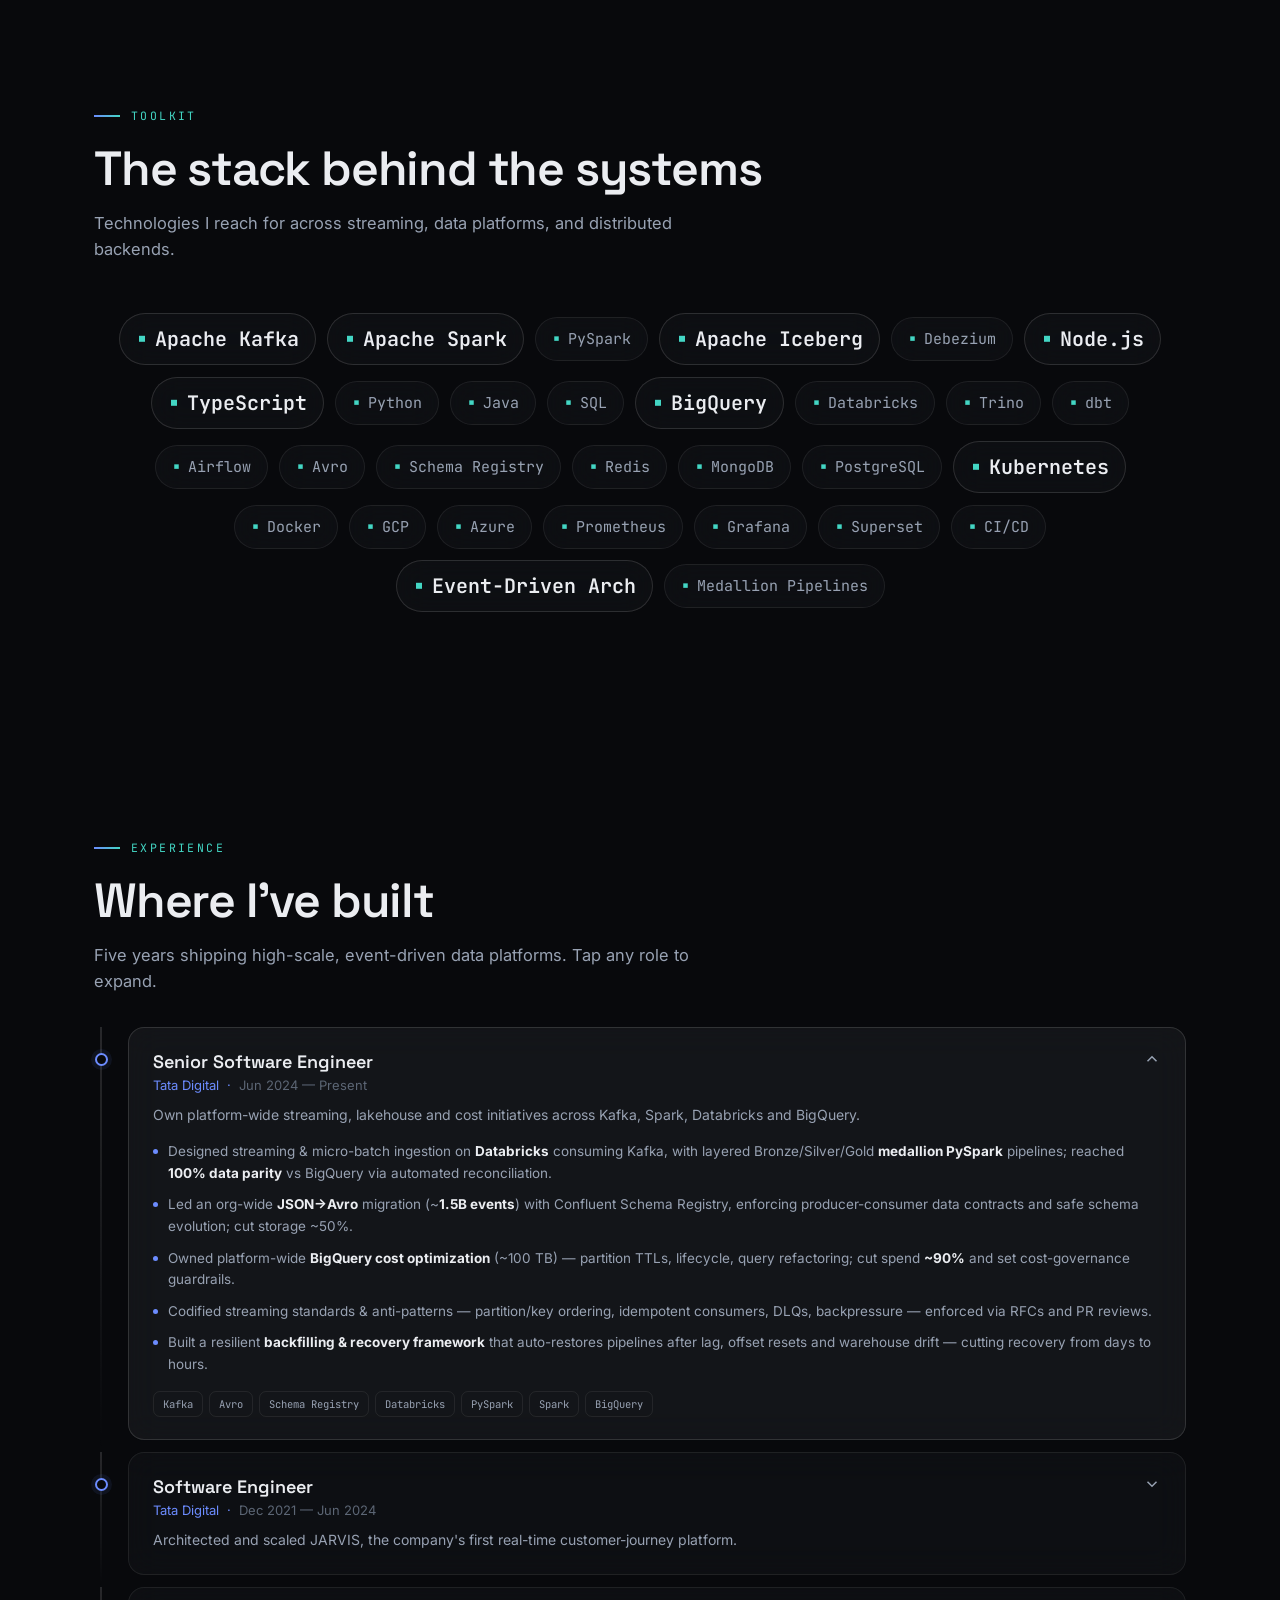
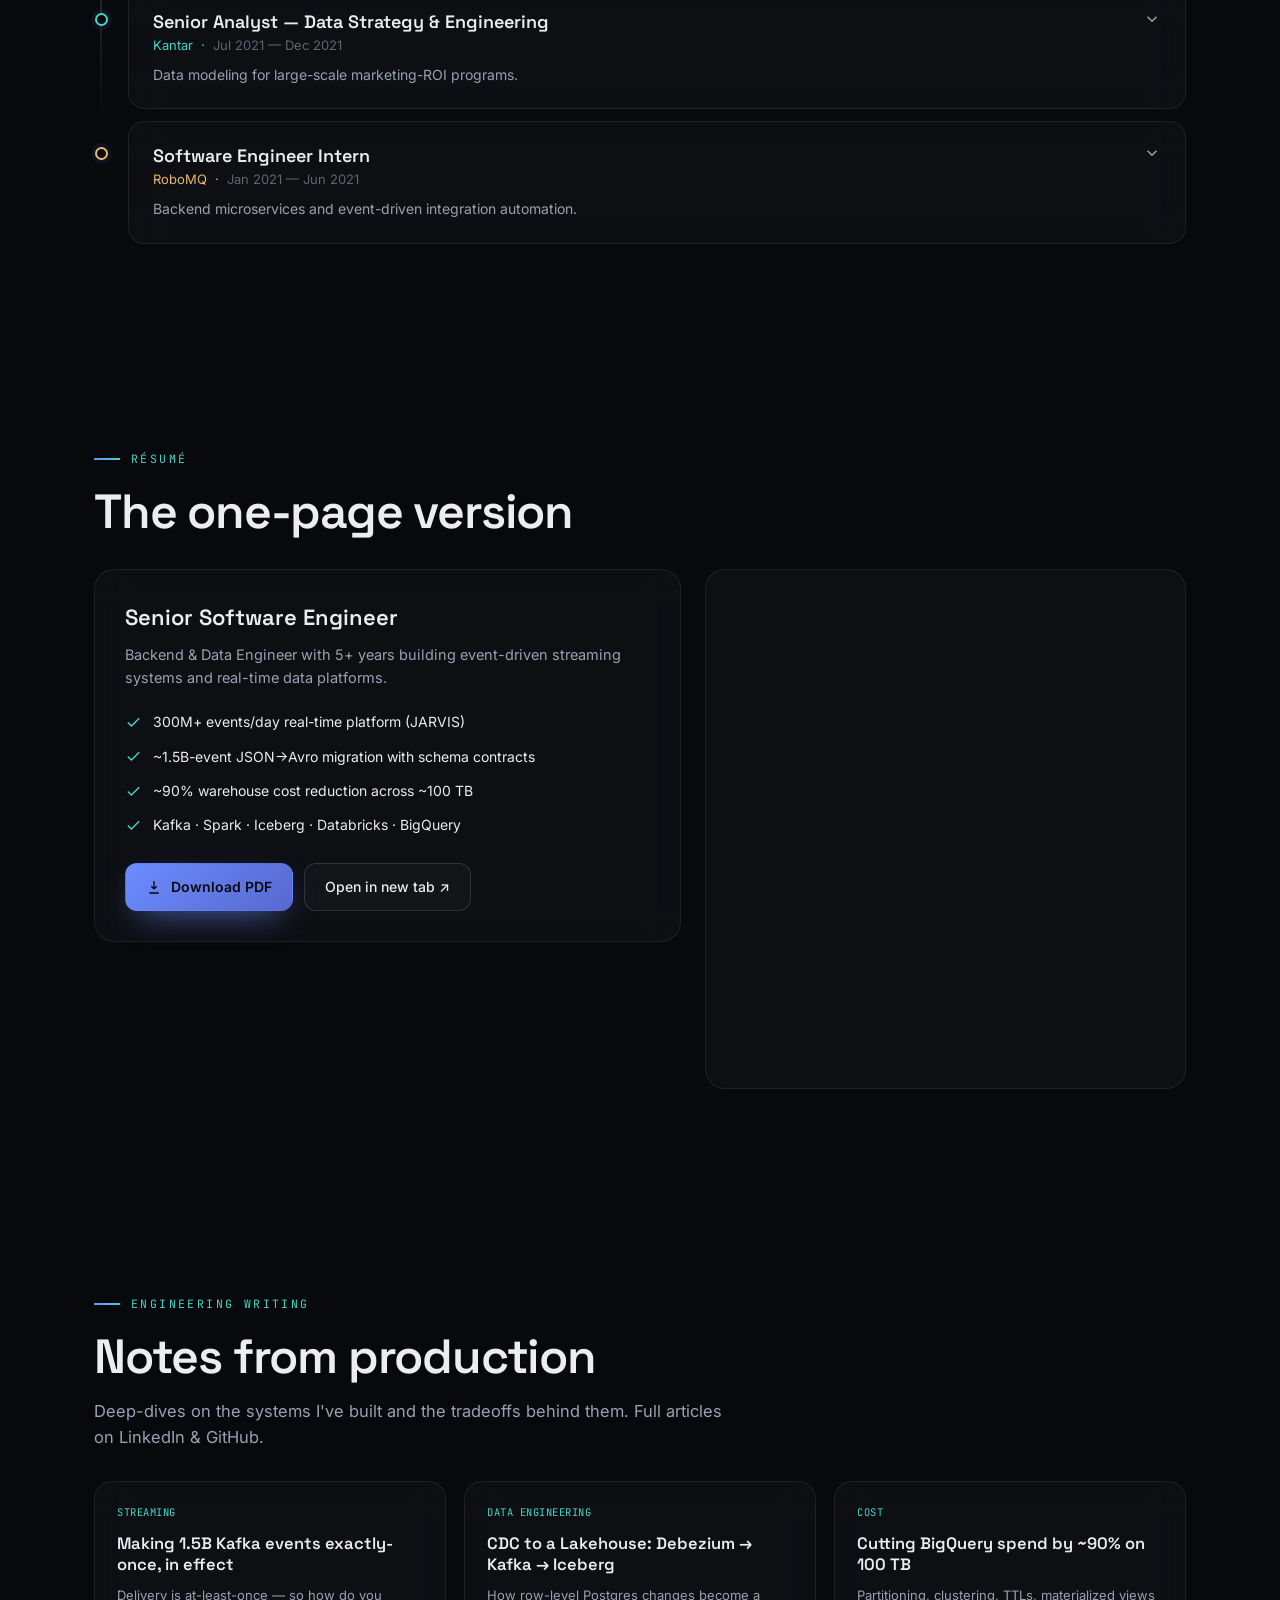
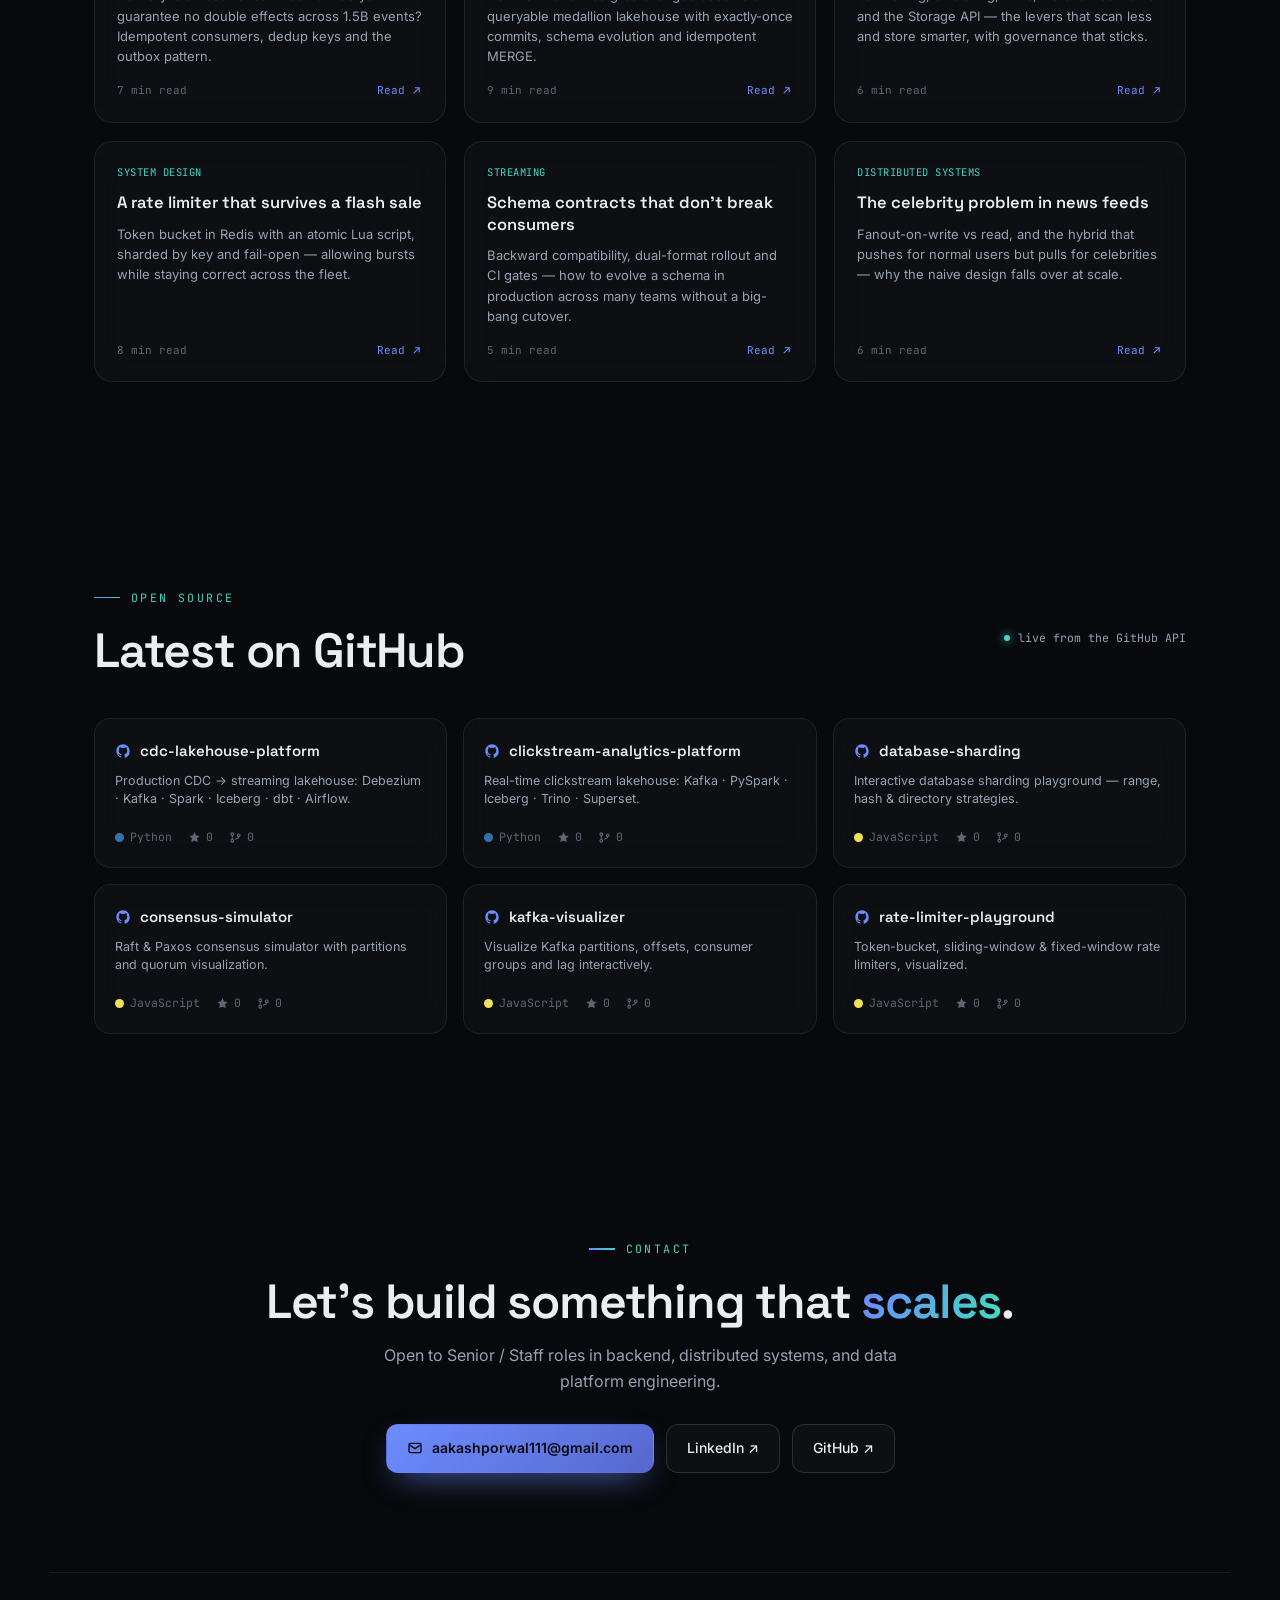
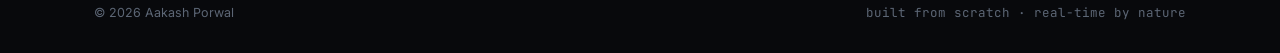
==== commit ebfed54a: "Sync portfolio with the latest git and resume" ====
--- a/index.html
+++ b/index.html
@@ -1,469 +1,749 @@
 <!DOCTYPE html>
 <html lang="en">
 <head>
-<meta charset="UTF-8">
-<meta name="viewport" content="width=device-width,initial-scale=1">
-<title>Aakash Porwal | Senior Software Engineer</title>
-<meta name="description" content="Senior Backend + Data Engineer with 4.5+ years. Architected JARVIS — 300M+ events/day. Kafka, BigQuery, Databricks, Node.js, TypeScript.">
-<meta property="og:title" content="Aakash Porwal | Senior Software Engineer">
-<meta property="og:description" content="Backend engineer specializing in distributed systems and real-time data platforms.">
+<meta charset="UTF-8" />
+<meta name="viewport" content="width=device-width, initial-scale=1, viewport-fit=cover" />
+<title>Aakash Porwal — Distributed Systems & Data Engineering</title>
+<meta name="description" content="Aakash Porwal — Senior Backend & Distributed Systems Engineer. Builds systems that scale to millions of events/day. Kafka, Spark, Iceberg, BigQuery. Interactive engineering playgrounds for sharding, consensus, rate limiting, and more." />
+<meta name="theme-color" content="#08090c" />
+<link rel="canonical" href="https://aakashporwal1602.github.io/aakash-porwal-portfolio/" />
+<meta property="og:type" content="website" />
+<meta property="og:title" content="Aakash Porwal — Distributed Systems & Data Engineering" />
+<meta property="og:description" content="Builds production-grade distributed systems that scale to millions of events. Explore the Engineering Playground." />
+<meta property="og:url" content="https://aakashporwal1602.github.io/aakash-porwal-portfolio/" />
+<meta name="twitter:card" content="summary_large_image" />
+<meta name="robots" content="index,follow" />
+<link rel="preconnect" href="https://fonts.googleapis.com" />
+<link rel="preconnect" href="https://fonts.gstatic.com" crossorigin />
+<link href="https://fonts.googleapis.com/css2?family=Inter:wght@400;500;600;700&family=Space+Grotesk:wght@500;600;700&family=JetBrains+Mono:wght@400;500;600&display=swap" rel="stylesheet" />
+<link rel="icon" href="data:image/svg+xml,%3Csvg xmlns='http://www.w3.org/2000/svg' viewBox='0 0 32 32'%3E%3Crect width='32' height='32' rx='8' fill='%23090b10'/%3E%3Ctext x='16' y='22' font-family='monospace' font-size='15' font-weight='700' fill='%236C8CFF' text-anchor='middle'%3EAP%3C/text%3E%3C/svg%3E" />
 <style>
+/* ============ RESET & TOKENS ============ */
 *{box-sizing:border-box;margin:0;padding:0}
 :root{
-  --bg:#0B0E14;--surf:rgba(255,255,255,.035);--surf2:rgba(255,255,255,.06);
-  --bdr:rgba(255,255,255,.08);--bdr2:rgba(255,255,255,.14);
-  --txt:#E7ECF3;--muted:#8A9AB4;--muted2:#5A6880;
-  --violet:#7C5CFF;--cyan:#22D3EE;--amber:#F5B841;
-  --grad:linear-gradient(115deg,#7C5CFF 0%,#22D3EE 100%);
+  --bg:#08090c; --bg-soft:#0b0d12; --panel:rgba(255,255,255,.028); --panel-2:rgba(255,255,255,.05);
+  --line:rgba(255,255,255,.07); --line-2:rgba(255,255,255,.13);
+  --text:#EBEDF1; --muted:#98A2B3; --faint:#5c6675;
+  --accent:#6C8CFF; --accent-2:#43D6C4; --gold:#E9B872; --rose:#F4779A;
+  --glass-blur:saturate(150%) blur(16px);
+  --shadow-sm:0 1px 2px rgba(0,0,0,.4);
+  --shadow-lg:0 24px 60px -28px rgba(0,0,0,.85);
+  --shadow-glow:0 0 0 1px var(--line), 0 20px 60px -30px rgba(108,140,255,.45);
   --fd:"Space Grotesk",system-ui,sans-serif;
   --fb:"Inter",system-ui,-apple-system,sans-serif;
   --fm:"JetBrains Mono",ui-monospace,monospace;
+  --ease:cubic-bezier(.22,.61,.36,1);
+  --maxw:1180px;
 }
-html{scroll-behavior:smooth}
-body{background:var(--bg);color:var(--txt);font-family:var(--fb);line-height:1.6;overflow-x:hidden;-webkit-font-smoothing:antialiased}
+html{scroll-behavior:smooth;-webkit-text-size-adjust:100%}
+body{background:var(--bg);color:var(--text);font-family:var(--fb);line-height:1.6;overflow-x:hidden;-webkit-font-smoothing:antialiased;text-rendering:optimizeLegibility}
 a{color:inherit;text-decoration:none}
-strong{color:var(--txt);font-weight:600}
-
-/* blobs */
-.blobs{position:fixed;inset:0;z-index:0;pointer-events:none;overflow:hidden}
-.blob{position:absolute;border-radius:50%;filter:blur(80px);opacity:.45}
-.ba{width:500px;height:500px;left:-100px;top:-80px;background:radial-gradient(circle,#7C5CFF,transparent 68%);animation:da 22s ease-in-out infinite}
-.bb{width:440px;height:440px;right:-120px;top:25vh;background:radial-gradient(circle,#22D3EE,transparent 68%);opacity:.28;animation:db 26s ease-in-out infinite}
-.grid-bg{position:absolute;inset:0;background-image:linear-gradient(rgba(255,255,255,.025) 1px,transparent 1px),linear-gradient(90deg,rgba(255,255,255,.025) 1px,transparent 1px);background-size:56px 56px;mask-image:radial-gradient(ellipse 80% 50% at 50% 0%,#000 20%,transparent 70%);-webkit-mask-image:radial-gradient(ellipse 80% 50% at 50% 0%,#000 20%,transparent 70%)}
-@keyframes da{50%{transform:translate(30px,20px) scale(1.08)}}
-@keyframes db{50%{transform:translate(-24px,-16px) scale(1.12)}}
-
-/* progress */
-.prog{position:fixed;top:0;left:0;height:2px;background:var(--grad);z-index:200;width:0;box-shadow:0 0 10px rgba(124,92,255,.6);transition:width .1s linear}
-
-/* nav */
-nav{position:fixed;top:0;left:0;right:0;z-index:100;display:flex;align-items:center;justify-content:space-between;padding:18px clamp(20px,5vw,56px);transition:all .3s;border-bottom:1px solid transparent}
-nav.solid{background:rgba(11,14,20,.8);backdrop-filter:blur(14px);-webkit-backdrop-filter:blur(14px);border-bottom:1px solid var(--bdr);padding-top:11px;padding-bottom:11px}
-.brand{display:flex;align-items:center;gap:10px;font-family:var(--fd);font-weight:600;font-size:15px}
-.brand-mark{display:grid;place-items:center;width:34px;height:34px;border-radius:9px;background:var(--grad);color:#0B0E14;font-weight:700;font-size:13px;letter-spacing:.5px}
-.nav-links{display:flex;gap:28px;font-size:13.5px;color:var(--muted)}
-.nav-links a{position:relative;transition:color .2s}
-.nav-links a:hover{color:var(--txt)}
-.nav-links a::after{content:"";position:absolute;left:0;bottom:-5px;height:1.5px;width:0;background:var(--grad);transition:width .25s;border-radius:2px}
-.nav-links a:hover::after{width:100%}
-.nav-btn{display:flex;align-items:center;gap:7px;font-size:13px;padding:8px 15px;border-radius:9px;border:1px solid var(--bdr2);background:var(--surf);color:var(--txt);cursor:pointer;transition:all .2s;font-family:var(--fb)}
-.nav-btn:hover{background:var(--surf2);border-color:var(--violet);transform:translateY(-1px)}
-
-/* buttons */
-.btn{display:inline-flex;align-items:center;gap:8px;font-weight:500;font-size:14px;padding:12px 20px;border-radius:11px;cursor:pointer;transition:all .22s;border:1px solid transparent;font-family:var(--fb)}
-.btn-p{background:var(--grad);color:#08111a;font-weight:600;box-shadow:0 8px 26px -10px rgba(124,92,255,.7)}
-.btn-p:hover{transform:translateY(-2px);box-shadow:0 14px 34px -10px rgba(34,211,238,.6)}
-.btn-g{background:var(--surf);border-color:var(--bdr2);color:var(--txt)}
-.btn-g:hover{transform:translateY(-2px);background:var(--surf2);border-color:var(--violet)}
-
-/* hero */
-.hero{position:relative;z-index:2;max-width:1040px;margin:0 auto;padding:clamp(130px,22vh,200px) clamp(20px,5vw,40px) 60px}
-.eyebrow{display:inline-flex;align-items:center;gap:9px;font-family:var(--fm);font-size:12px;color:var(--muted);padding:6px 13px;border:1px solid var(--bdr);border-radius:100px;background:var(--surf);margin-bottom:24px}
-.pulse{width:5px;height:5px;border-radius:50%;background:var(--cyan);box-shadow:0 0 8px var(--cyan);animation:pulse 2s infinite}
-@keyframes pulse{50%{opacity:.3}}
-h1{font-family:var(--fd);font-weight:600;letter-spacing:-.03em;line-height:1.02;font-size:clamp(44px,8.5vw,96px);margin-bottom:16px}
-.grad{background:var(--grad);-webkit-background-clip:text;background-clip:text;color:transparent}
-.role-row{display:flex;align-items:center;gap:13px;height:32px;margin-bottom:22px}
-.role-tick{width:32px;height:2px;background:var(--grad);border-radius:2px;flex:none}
-.role{font-family:var(--fm);font-size:clamp(13px,2.2vw,18px);color:var(--cyan);animation:rin .45s ease}
-@keyframes rin{from{opacity:0;transform:translateY(7px)}to{opacity:1;transform:none}}
-.lede{max-width:620px;font-size:clamp(15px,2vw,18px);color:var(--muted);margin-bottom:32px}
-.cta-row{display:flex;align-items:center;gap:14px;flex-wrap:wrap}
-.socials{display:flex;gap:8px;margin-left:4px}
-.soc{display:grid;place-items:center;width:42px;height:42px;border-radius:11px;border:1px solid var(--bdr);background:var(--surf);color:var(--muted);font-size:17px;transition:all .2s;text-decoration:none}
-.soc:hover{color:var(--txt);transform:translateY(-2px);border-color:var(--violet)}
-
-/* stats */
-.stats{display:grid;grid-template-columns:repeat(4,1fr);gap:14px;margin-top:52px;padding:24px;border:1px solid var(--bdr);border-radius:18px;background:linear-gradient(180deg,rgba(255,255,255,.04),rgba(255,255,255,.01))}
-.stat-num{font-family:var(--fd);font-weight:600;font-size:clamp(24px,4.5vw,40px);color:var(--amber);letter-spacing:-.02em;line-height:1}
-.stat-suf{font-size:.52em;margin-left:2px}
-.stat-label{font-size:11.5px;color:var(--muted);margin-top:8px;font-family:var(--fm);letter-spacing:.2px}
-
-.scroll-ind{display:inline-flex;flex-direction:column;align-items:center;gap:5px;margin-top:52px;font-family:var(--fm);font-size:10.5px;color:var(--muted2);letter-spacing:1.5px;text-transform:uppercase;animation:bob 2.2s ease-in-out infinite;text-decoration:none}
-@keyframes bob{50%{transform:translateY(5px)}}
-
-/* marquee */
-.mq{position:relative;z-index:2;overflow:hidden;padding:20px 0;border-top:1px solid var(--bdr);border-bottom:1px solid var(--bdr);background:rgba(255,255,255,.008);mask-image:linear-gradient(90deg,transparent,#000 10%,#000 90%,transparent);-webkit-mask-image:linear-gradient(90deg,transparent,#000 10%,#000 90%,transparent)}
-.mq-track{display:flex;gap:10px;width:max-content;animation:mqs 32s linear infinite}
-.mq:hover .mq-track{animation-play-state:paused}
-@keyframes mqs{to{transform:translateX(-50%)}}
-.chip{display:inline-flex;align-items:center;font-family:var(--fm);font-size:12px;color:var(--muted);padding:6px 12px;border-radius:8px;border:1px solid var(--bdr);background:var(--surf);white-space:nowrap}
-.chip-out{background:transparent;transition:all .2s}
-.chip-out:hover{color:var(--txt);border-color:var(--violet)}
-
-/* sections */
-.section{position:relative;z-index:2;max-width:1040px;margin:0 auto;padding:clamp(70px,11vh,115px) clamp(20px,5vw,40px)}
-.kicker{font-family:var(--fm);font-size:11.5px;color:var(--cyan);letter-spacing:2px;text-transform:uppercase;margin-bottom:16px;display:flex;align-items:center;gap:11px}
-.kicker::before{content:"";width:24px;height:1.5px;background:var(--grad)}
-h2{font-family:var(--fd);font-weight:600;letter-spacing:-.02em;line-height:1.12;font-size:clamp(26px,4.5vw,42px);margin-bottom:8px;max-width:800px}
-
-/* about */
-.about-grid{display:grid;grid-template-columns:1fr 1fr;gap:clamp(28px,5vw,64px);align-items:start;margin-top:18px}
-.about-body p{color:var(--muted);font-size:15.5px;margin-bottom:15px}
-.about-tags{display:flex;flex-wrap:wrap;gap:9px;margin-top:22px}
-.tag{display:inline-flex;align-items:center;gap:7px;font-size:13px;color:var(--txt);padding:8px 13px;border-radius:100px;border:1px solid var(--bdr);background:var(--surf)}
-
-/* timeline */
-.timeline{margin-top:30px;display:flex;flex-direction:column;gap:12px}
-.xp{display:flex;gap:18px}
-.rail{position:relative;width:14px;flex:none;display:flex;justify-content:center;padding-top:22px}
-.rail::before{content:"";position:absolute;top:0;bottom:-12px;width:1.5px;background:linear-gradient(var(--bdr),transparent)}
-.xp:last-child .rail::before{display:none}
-.xnode{position:relative;z-index:1;width:12px;height:12px;border-radius:50%;background:var(--bg);border:2px solid var(--xaccent,var(--violet))}
-.xbody{flex:1;border:1px solid var(--bdr);border-radius:14px;padding:20px 22px;background:var(--surf);transition:all .25s}
-.xbody.open,.xbody:hover{border-color:var(--bdr2);background:var(--surf2)}
-.xhead{display:flex;align-items:flex-start;justify-content:space-between;gap:14px;cursor:pointer;background:none;border:none;width:100%;text-align:left;padding:0;font-family:inherit;color:inherit}
-.xrole{font-family:var(--fd);font-weight:600;font-size:18px;margin-bottom:4px;color:var(--txt)}
-.xmeta{font-size:13px;color:var(--muted)}
-.xright{display:flex;align-items:center;gap:10px;flex:none}
-.xdates{font-family:var(--fm);font-size:11.5px;color:var(--muted2);white-space:nowrap}
-.xcaret{color:var(--muted);font-size:18px;transition:transform .3s;display:inline-block}
-.xbody.open .xcaret{transform:rotate(180deg)}
-.xsummary{color:var(--muted);font-size:14px;margin-top:10px}
-.xdetail{max-height:0;overflow:hidden;transition:max-height .4s ease}
-.xbody.open .xdetail{max-height:700px}
-.xpts{list-style:none;padding:0;margin:14px 0 0;display:flex;flex-direction:column;gap:9px}
-.xpts li{display:flex;gap:9px;font-size:13.5px;color:var(--muted)}
-.bul{flex:none;width:5px;height:5px;margin-top:9px;border-radius:50%}
-.xtech{display:flex;flex-wrap:wrap;gap:7px;margin-top:13px}
-
-/* projects */
-.proj-grid{margin-top:28px;display:grid;grid-template-columns:1fr 1fr;gap:16px}
-.card{border:1px solid var(--bdr);border-radius:18px;padding:24px;background:var(--surf);transition:all .25s;position:relative;overflow:hidden}
-.card::before{content:"";position:absolute;inset:0;border-radius:18px;background:var(--grad);opacity:0;transition:opacity .3s;z-index:0}
-.card:hover{transform:translateY(-5px)}
-.card:hover::before{opacity:.06}
-.card>*{position:relative;z-index:1}
-.card-top{display:flex;align-items:center;justify-content:space-between;margin-bottom:16px}
-.card-icon{display:grid;place-items:center;width:44px;height:44px;border-radius:12px;background:linear-gradient(135deg,rgba(124,92,255,.2),rgba(34,211,238,.15));color:var(--cyan);border:1px solid var(--bdr);font-size:20px}
-.card-badge{font-family:var(--fm);font-size:10px;color:var(--muted2);letter-spacing:.4px;text-transform:uppercase;padding:4px 9px;border:1px solid var(--bdr);border-radius:100px}
-.card-title{font-family:var(--fd);font-weight:600;font-size:17px;margin-bottom:8px;line-height:1.3}
-.card-blurb{color:var(--muted);font-size:13.5px;margin-bottom:13px}
-.card-metrics{list-style:none;margin-bottom:14px;display:flex;flex-direction:column;gap:7px}
-.card-metrics li{display:flex;align-items:center;gap:8px;font-size:12.5px;color:var(--txt);font-family:var(--fm)}
-.mdot{width:4px;height:4px;border-radius:50%;background:var(--amber);box-shadow:0 0 6px rgba(245,184,65,.5);flex:none}
-
-/* skills */
-.filters{display:flex;flex-wrap:wrap;gap:8px;margin:22px 0 24px}
-.fil{font-family:var(--fm);font-size:12px;color:var(--muted);cursor:pointer;padding:7px 14px;border-radius:100px;border:1px solid var(--bdr);background:var(--surf);transition:all .2s}
-.fil:hover{color:var(--txt);border-color:var(--bdr2)}
-.fil.on{color:#08111a;background:var(--grad);border-color:transparent;font-weight:500}
-.skills-grid{display:grid;grid-template-columns:repeat(3,1fr);gap:11px}
-.skill{border:1px solid var(--bdr);border-radius:12px;padding:13px 15px;background:var(--surf);transition:all .2s}
-.skill:hover{transform:translateY(-2px);border-color:var(--bdr2);background:var(--surf2)}
-.skill-head{display:flex;align-items:center;gap:8px;margin-bottom:10px}
-.skill-glyph{display:grid;place-items:center;width:26px;height:26px;border-radius:7px;background:rgba(124,92,255,.14);color:var(--cyan);font-size:13px;flex:none}
-.skill-name{font-size:13px;font-weight:500;color:var(--txt)}
-.skill-bar{height:3px;border-radius:100px;background:rgba(255,255,255,.06);overflow:hidden}
-.skill-fill{display:block;height:100%;border-radius:100px;background:var(--grad);width:0;transition:width 1.2s cubic-bezier(.2,.7,.2,1)}
-
-/* education */
-.edu{margin-top:16px;display:flex;align-items:center;gap:16px;padding:22px 24px;border:1px solid var(--bdr);border-radius:16px;background:var(--surf)}
-.edu-icon{display:grid;place-items:center;width:50px;height:50px;border-radius:13px;background:rgba(124,92,255,.18);color:var(--cyan);font-size:24px;flex:none}
-.edu-body h3{font-family:var(--fd);font-weight:600;font-size:16px;margin-bottom:3px}
-.edu-body p{color:var(--muted);font-size:13.5px}
-.edu-meta{margin-left:auto;text-align:right;font-family:var(--fm);font-size:12px;color:var(--muted2)}
-.edu-gpa{color:var(--amber);margin-top:4px}
-
-/* contact */
+button{font-family:inherit;cursor:pointer;border:none;background:none;color:inherit}
+img{max-width:100%;display:block}
+::selection{background:rgba(108,140,255,.32);color:#fff}
+::-webkit-scrollbar{width:11px;height:11px}
+::-webkit-scrollbar-track{background:var(--bg)}
+::-webkit-scrollbar-thumb{background:#1b1f28;border-radius:8px;border:3px solid var(--bg)}
+::-webkit-scrollbar-thumb:hover{background:#262b37}
+
+/* ============ BACKGROUND LAYERS ============ */
+#net{position:fixed;inset:0;z-index:0;pointer-events:none;opacity:.7}
+.bg-grid{position:fixed;inset:0;z-index:0;pointer-events:none;
+  background-image:linear-gradient(rgba(255,255,255,.02) 1px,transparent 1px),linear-gradient(90deg,rgba(255,255,255,.02) 1px,transparent 1px);
+  background-size:64px 64px;
+  -webkit-mask-image:radial-gradient(ellipse 90% 60% at 50% 0%,#000 10%,transparent 72%);
+  mask-image:radial-gradient(ellipse 90% 60% at 50% 0%,#000 10%,transparent 72%)}
+.bg-glow{position:fixed;z-index:0;pointer-events:none;border-radius:50%;filter:blur(120px)}
+.bg-glow.a{width:620px;height:620px;left:-160px;top:-140px;background:radial-gradient(circle,rgba(108,140,255,.5),transparent 66%);opacity:.42}
+.bg-glow.b{width:520px;height:520px;right:-160px;top:34vh;background:radial-gradient(circle,rgba(67,214,196,.34),transparent 66%);opacity:.26}
+.bg-noise{position:fixed;inset:0;z-index:0;pointer-events:none;opacity:.028;mix-blend-mode:overlay;
+  background-image:url("data:image/svg+xml,%3Csvg xmlns='http://www.w3.org/2000/svg' width='140' height='140'%3E%3Cfilter id='n'%3E%3CfeTurbulence type='fractalNoise' baseFrequency='.9' numOctaves='3'/%3E%3C/filter%3E%3Crect width='100%25' height='100%25' filter='url(%23n)'/%3E%3C/svg%3E")}
+
+/* ============ SCROLL PROGRESS ============ */
+.progress{position:fixed;top:0;left:0;height:2px;width:0;z-index:300;background:linear-gradient(90deg,var(--accent),var(--accent-2));box-shadow:0 0 12px rgba(108,140,255,.7)}
+
+/* ============ NAV ============ */
+nav{position:fixed;top:0;left:0;right:0;z-index:200;display:flex;align-items:center;justify-content:space-between;
+  padding:16px clamp(18px,5vw,60px);transition:padding .35s var(--ease),background .35s,border-color .35s;border-bottom:1px solid transparent}
+nav.stuck{background:rgba(8,9,12,.72);backdrop-filter:var(--glass-blur);-webkit-backdrop-filter:var(--glass-blur);border-bottom:1px solid var(--line);padding-top:11px;padding-bottom:11px}
+.brand{display:flex;align-items:center;gap:11px;font-family:var(--fd);font-weight:600;font-size:15px;letter-spacing:-.01em}
+.brand .mark{display:grid;place-items:center;width:34px;height:34px;border-radius:10px;background:linear-gradient(145deg,var(--accent),#5163c9);color:#0a0c11;font-weight:700;font-size:13px;box-shadow:0 6px 18px -8px rgba(108,140,255,.8)}
+.nav-links{display:flex;gap:6px;align-items:center}
+.nav-links a{position:relative;font-size:13.5px;color:var(--muted);padding:7px 12px;border-radius:9px;transition:color .2s,background .2s}
+.nav-links a:hover{color:var(--text);background:var(--panel)}
+.nav-cta{display:inline-flex;align-items:center;gap:8px;font-size:13px;font-weight:500;padding:9px 15px;border-radius:10px;border:1px solid var(--line-2);background:var(--panel);color:var(--text);transition:all .22s var(--ease)}
+.nav-cta:hover{border-color:var(--accent);background:var(--panel-2);transform:translateY(-1px)}
+.nav-right{display:flex;align-items:center;gap:14px}
+.menu-btn{display:none;width:40px;height:40px;border-radius:10px;border:1px solid var(--line-2);background:var(--panel);place-items:center}
+
+/* ============ BUTTONS ============ */
+.btn{display:inline-flex;align-items:center;gap:9px;font-weight:500;font-size:14px;padding:12px 20px;border-radius:12px;transition:all .24s var(--ease);border:1px solid transparent;white-space:nowrap}
+.btn svg{width:16px;height:16px}
+.btn-primary{background:linear-gradient(135deg,var(--accent),#5768cf);color:#080a10;font-weight:600;box-shadow:0 12px 34px -14px rgba(108,140,255,.9)}
+.btn-primary:hover{transform:translateY(-2px);box-shadow:0 18px 42px -14px rgba(67,214,196,.6)}
+.btn-ghost{background:var(--panel);border-color:var(--line-2);color:var(--text)}
+.btn-ghost:hover{transform:translateY(-2px);background:var(--panel-2);border-color:var(--accent)}
+.btn-sm{padding:8px 13px;font-size:12.5px;border-radius:9px}
+
+/* ============ LAYOUT ============ */
+main{position:relative;z-index:2}
+.section{max-width:var(--maxw);margin:0 auto;padding:clamp(72px,11vh,120px) clamp(18px,5vw,44px)}
+.kicker{font-family:var(--fm);font-size:11.5px;letter-spacing:2.4px;text-transform:uppercase;color:var(--accent-2);display:inline-flex;align-items:center;gap:11px;margin-bottom:18px}
+.kicker::before{content:"";width:26px;height:1.5px;background:linear-gradient(90deg,var(--accent),var(--accent-2))}
+h2.title{font-family:var(--fd);font-weight:600;letter-spacing:-.025em;line-height:1.1;font-size:clamp(28px,4.6vw,48px);margin-bottom:14px;max-width:820px}
+.section-sub{color:var(--muted);font-size:clamp(14px,1.7vw,16.5px);max-width:640px}
+.grad-text{background:linear-gradient(115deg,var(--accent) 10%,var(--accent-2) 90%);-webkit-background-clip:text;background-clip:text;color:transparent}
+
+/* ============ HERO ============ */
+.hero{position:relative;z-index:2;max-width:var(--maxw);margin:0 auto;padding:clamp(140px,23vh,230px) clamp(18px,5vw,44px) 70px}
+.hero-badge{display:inline-flex;align-items:center;gap:10px;font-family:var(--fm);font-size:12px;color:var(--muted);padding:7px 14px;border:1px solid var(--line);border-radius:100px;background:var(--panel);backdrop-filter:var(--glass-blur);margin-bottom:26px}
+.dot{width:6px;height:6px;border-radius:50%;background:var(--accent-2);box-shadow:0 0 10px var(--accent-2);animation:blink 2.4s infinite}
+@keyframes blink{50%{opacity:.35}}
+h1.hero-name{font-family:var(--fd);font-weight:700;letter-spacing:-.035em;line-height:.98;font-size:clamp(52px,10.5vw,132px);margin-bottom:22px}
+.roles{display:flex;flex-wrap:wrap;gap:10px;margin-bottom:26px}
+.role-pill{font-family:var(--fm);font-size:clamp(11.5px,1.5vw,13.5px);color:var(--text);padding:7px 14px;border-radius:100px;border:1px solid var(--line-2);background:var(--panel);backdrop-filter:var(--glass-blur)}
+.role-pill span{color:var(--accent-2)}
+.hero-lede{max-width:600px;font-size:clamp(16px,2.1vw,20px);color:var(--muted);margin-bottom:34px;line-height:1.55}
+.hero-lede strong{color:var(--text);font-weight:600}
+.hero-cta{display:flex;align-items:center;gap:12px;flex-wrap:wrap}
+.icon-links{display:flex;gap:9px;margin-left:2px}
+.icon-link{display:grid;place-items:center;width:44px;height:44px;border-radius:12px;border:1px solid var(--line);background:var(--panel);color:var(--muted);transition:all .22s var(--ease)}
+.icon-link svg{width:18px;height:18px}
+.icon-link:hover{color:var(--text);border-color:var(--accent);transform:translateY(-2px)}
+.hero-stats{display:grid;grid-template-columns:repeat(4,1fr);gap:16px;margin-top:56px;padding:26px clamp(18px,3vw,30px);border:1px solid var(--line);border-radius:20px;background:linear-gradient(180deg,rgba(255,255,255,.045),rgba(255,255,255,.008));backdrop-filter:var(--glass-blur);box-shadow:var(--shadow-lg)}
+.stat-num{font-family:var(--fd);font-weight:600;font-size:clamp(26px,4.6vw,42px);color:var(--gold);letter-spacing:-.02em;line-height:1}
+.stat-suf{font-size:.5em;margin-left:1px}
+.stat-label{font-family:var(--fm);font-size:11px;color:var(--muted);margin-top:9px;letter-spacing:.2px}
+
+/* ============ TICKER ============ */
+.ticker{position:relative;z-index:2;overflow:hidden;padding:16px 0;border-top:1px solid var(--line);border-bottom:1px solid var(--line);background:rgba(255,255,255,.006);
+  -webkit-mask-image:linear-gradient(90deg,transparent,#000 8%,#000 92%,transparent);mask-image:linear-gradient(90deg,transparent,#000 8%,#000 92%,transparent)}
+.ticker-track{display:flex;gap:10px;width:max-content;animation:scroll-x 40s linear infinite}
+.ticker:hover .ticker-track{animation-play-state:paused}
+@keyframes scroll-x{to{transform:translateX(-50%)}}
+.tchip{display:inline-flex;align-items:center;gap:7px;font-family:var(--fm);font-size:12.5px;color:var(--muted);padding:7px 13px;border-radius:9px;border:1px solid var(--line);background:var(--panel);white-space:nowrap}
+.tchip b{color:var(--accent-2);font-weight:600}
+
+/* ============ PLAYGROUND / PROJECTS ============ */
+.pg-head{display:flex;align-items:flex-end;justify-content:space-between;gap:20px;flex-wrap:wrap}
+.pg-controls{display:flex;flex-direction:column;gap:14px;margin:26px 0 30px}
+.search-wrap{position:relative;max-width:420px}
+.search-wrap svg{position:absolute;left:15px;top:50%;transform:translateY(-50%);width:17px;height:17px;color:var(--faint)}
+.search{width:100%;padding:13px 16px 13px 42px;border-radius:13px;border:1px solid var(--line-2);background:var(--panel);color:var(--text);font-family:var(--fb);font-size:14px;transition:all .2s;backdrop-filter:var(--glass-blur)}
+.search::placeholder{color:var(--faint)}
+.search:focus{outline:none;border-color:var(--accent);background:var(--panel-2);box-shadow:0 0 0 4px rgba(108,140,255,.12)}
+.filters{display:flex;flex-wrap:wrap;gap:8px}
+.filter{font-family:var(--fm);font-size:12px;color:var(--muted);padding:8px 14px;border-radius:100px;border:1px solid var(--line);background:var(--panel);transition:all .2s var(--ease)}
+.filter:hover{color:var(--text);border-color:var(--line-2)}
+.filter.on{color:#080a10;background:linear-gradient(135deg,var(--accent),var(--accent-2));border-color:transparent;font-weight:600}
+.filter .cnt{opacity:.6;margin-left:5px}
+
+.grid{display:grid;grid-template-columns:repeat(3,1fr);gap:18px}
+.pcard{position:relative;border:1px solid var(--line);border-radius:20px;padding:22px;background:var(--panel);backdrop-filter:var(--glass-blur);overflow:hidden;transition:border-color .3s,box-shadow .3s,transform .12s var(--ease);transform-style:preserve-3d;display:flex;flex-direction:column;min-height:280px}
+.pcard::after{content:"";position:absolute;inset:0;border-radius:20px;background:radial-gradient(400px circle at var(--mx,50%) var(--my,0%),rgba(108,140,255,.14),transparent 42%);opacity:0;transition:opacity .3s;pointer-events:none}
+.pcard:hover{border-color:var(--line-2);box-shadow:var(--shadow-glow)}
+.pcard:hover::after{opacity:1}
+.pcard.hide{display:none}
+.pc-top{display:flex;align-items:flex-start;justify-content:space-between;gap:12px;margin-bottom:16px}
+.pc-icon{width:52px;height:52px;border-radius:14px;display:grid;place-items:center;background:linear-gradient(140deg,rgba(108,140,255,.2),rgba(67,214,196,.12));border:1px solid var(--line-2);color:var(--accent-2);flex:none}
+.pc-icon svg{width:28px;height:28px}
+.pcard:hover .pc-icon svg [data-anim]{animation:pcpulse 1.4s var(--ease) infinite}
+@keyframes pcpulse{0%,100%{opacity:.35}50%{opacity:1}}
+.pc-badges{display:flex;flex-direction:column;align-items:flex-end;gap:6px}
+.badge{font-family:var(--fm);font-size:9.5px;letter-spacing:.5px;text-transform:uppercase;padding:4px 8px;border-radius:100px;border:1px solid var(--line);white-space:nowrap}
+.badge.diff-adv{color:var(--rose);border-color:rgba(244,119,154,.35);background:rgba(244,119,154,.08)}
+.badge.diff-int{color:var(--gold);border-color:rgba(233,184,114,.32);background:rgba(233,184,114,.08)}
+.badge.cat{color:var(--accent-2);border-color:rgba(67,214,196,.3)}
+.badge.oss{color:var(--accent);border-color:rgba(108,140,255,.35);background:rgba(108,140,255,.08)}
+.pc-title{font-family:var(--fd);font-weight:600;font-size:17.5px;line-height:1.25;margin-bottom:7px;letter-spacing:-.01em}
+.pc-blurb{color:var(--muted);font-size:13px;line-height:1.55;margin-bottom:14px}
+.pc-stats{display:flex;gap:14px;margin-bottom:14px;flex-wrap:wrap}
+.pc-stat{display:flex;align-items:center;gap:6px;font-family:var(--fm);font-size:11.5px;color:var(--text)}
+.pc-stat .sdot{width:4px;height:4px;border-radius:50%;background:var(--gold);box-shadow:0 0 6px rgba(233,184,114,.6)}
+.pc-stat .gh-num{color:var(--muted)}
+.pc-tags{display:flex;flex-wrap:wrap;gap:6px;margin-bottom:16px}
+.tag{font-family:var(--fm);font-size:10.5px;color:var(--muted);padding:4px 9px;border-radius:7px;border:1px solid var(--line);background:transparent;transition:all .2s}
+.pcard:hover .tag{border-color:var(--line-2)}
+.pc-actions{display:flex;gap:9px;margin-top:auto}
+.pc-btn{flex:1;display:inline-flex;align-items:center;justify-content:center;gap:7px;font-size:12.5px;font-weight:500;padding:10px;border-radius:11px;transition:all .2s var(--ease)}
+.pc-btn svg{width:14px;height:14px}
+.pc-btn.live{background:linear-gradient(135deg,var(--accent),var(--accent-2));color:#080a10;font-weight:600}
+.pc-btn.live:hover{transform:translateY(-2px);box-shadow:0 12px 26px -12px rgba(108,140,255,.8)}
+.pc-btn.code{border:1px solid var(--line-2);background:var(--panel);color:var(--text)}
+.pc-btn.code:hover{transform:translateY(-2px);border-color:var(--accent);background:var(--panel-2)}
+.no-results{grid-column:1/-1;text-align:center;padding:60px 20px;color:var(--faint);font-family:var(--fm);font-size:14px}
+
+/* ============ TECH CLOUD ============ */
+.cloud{position:relative;margin-top:30px;min-height:340px;display:flex;flex-wrap:wrap;gap:11px;align-items:center;justify-content:center;padding:20px}
+.cloud-chip{font-family:var(--fm);font-size:clamp(12px,1.4vw,15px);color:var(--muted);padding:9px 16px;border-radius:100px;border:1px solid var(--line);background:var(--panel);backdrop-filter:var(--glass-blur);transition:all .3s var(--ease);will-change:transform;cursor:default}
+.cloud-chip:hover{color:var(--text);border-color:var(--accent);transform:translateY(-4px) scale(1.06);box-shadow:0 14px 30px -16px rgba(108,140,255,.7)}
+.cloud-chip.lg{font-size:clamp(15px,2vw,20px);color:var(--text);font-weight:600;border-color:var(--line-2)}
+.cloud-chip .d{color:var(--accent-2);margin-right:7px}
+
+/* ============ EXPERIENCE ============ */
+.timeline{margin-top:32px;display:flex;flex-direction:column;gap:12px}
+.xp{display:flex;gap:20px}
+.xp-rail{position:relative;width:14px;flex:none;display:flex;justify-content:center;padding-top:26px}
+.xp-rail::before{content:"";position:absolute;top:0;bottom:-12px;width:1.5px;background:linear-gradient(var(--line-2),transparent)}
+.xp:last-child .xp-rail::before{display:none}
+.xp-node{width:13px;height:13px;border-radius:50%;background:var(--bg);border:2px solid var(--nc,var(--accent));z-index:1;box-shadow:0 0 0 4px rgba(108,140,255,.08)}
+.xp-body{flex:1;border:1px solid var(--line);border-radius:16px;padding:22px 24px;background:var(--panel);backdrop-filter:var(--glass-blur);transition:all .28s var(--ease)}
+.xp-body.open,.xp-body:hover{border-color:var(--line-2);background:var(--panel-2)}
+.xp-head{display:flex;align-items:flex-start;justify-content:space-between;gap:14px;width:100%;text-align:left}
+.xp-role{font-family:var(--fd);font-weight:600;font-size:18px;margin-bottom:4px}
+.xp-meta{font-size:13px;color:var(--muted)}
+.xp-dates{font-family:var(--fm);font-size:11.5px;color:var(--faint);white-space:nowrap}
+.xp-caret{color:var(--muted);transition:transform .3s;flex:none}
+.xp-body.open .xp-caret{transform:rotate(180deg)}
+.xp-sum{color:var(--muted);font-size:14px;margin-top:11px}
+.xp-detail{max-height:0;overflow:hidden;transition:max-height .45s var(--ease)}
+.xp-body.open .xp-detail{max-height:640px}
+.xp-pts{list-style:none;margin:15px 0 0;display:flex;flex-direction:column;gap:10px}
+.xp-pts li{display:flex;gap:10px;font-size:13.5px;color:var(--muted)}
+.xp-pts .b{flex:none;width:5px;height:5px;margin-top:8px;border-radius:50%;background:var(--nc,var(--accent))}
+.xp-pts b{color:var(--text)}
+.xp-tech{display:flex;flex-wrap:wrap;gap:6px;margin-top:15px}
+
+/* ============ RESUME ============ */
+.resume-wrap{margin-top:30px;display:grid;grid-template-columns:1.1fr .9fr;gap:24px;align-items:start}
+.resume-card{border:1px solid var(--line);border-radius:20px;padding:30px;background:var(--panel);backdrop-filter:var(--glass-blur)}
+.resume-card h3{font-family:var(--fd);font-weight:600;font-size:22px;margin-bottom:8px}
+.resume-card p{color:var(--muted);font-size:14.5px;margin-bottom:22px}
+.resume-list{list-style:none;display:flex;flex-direction:column;gap:12px;margin-bottom:26px}
+.resume-list li{display:flex;align-items:center;gap:11px;font-size:14px;color:var(--text)}
+.resume-list svg{width:17px;height:17px;color:var(--accent-2);flex:none}
+.resume-actions{display:flex;gap:11px;flex-wrap:wrap}
+.resume-preview{border:1px solid var(--line);border-radius:20px;overflow:hidden;background:var(--panel);height:520px}
+.resume-preview embed,.resume-preview iframe{width:100%;height:100%;border:0}
+
+/* ============ BLOG ============ */
+.blog-grid{margin-top:30px;display:grid;grid-template-columns:repeat(3,1fr);gap:18px}
+.article{display:flex;flex-direction:column;border:1px solid var(--line);border-radius:18px;padding:22px;background:var(--panel);backdrop-filter:var(--glass-blur);transition:all .28s var(--ease)}
+.article:hover{transform:translateY(-4px);border-color:var(--line-2);box-shadow:var(--shadow-glow)}
+.article-tag{font-family:var(--fm);font-size:10.5px;letter-spacing:.5px;text-transform:uppercase;color:var(--accent-2);margin-bottom:12px}
+.article h3{font-family:var(--fd);font-weight:600;font-size:16.5px;line-height:1.3;margin-bottom:10px}
+.article p{color:var(--muted);font-size:13px;line-height:1.55;margin-bottom:16px;flex:1}
+.article-foot{display:flex;align-items:center;justify-content:space-between;font-family:var(--fm);font-size:11px;color:var(--faint)}
+.article-foot .read{color:var(--accent);display:inline-flex;align-items:center;gap:5px}
+.article-foot .read svg{width:13px;height:13px}
+
+/* ============ OPEN SOURCE ============ */
+.os-head{display:flex;align-items:center;justify-content:space-between;gap:16px;flex-wrap:wrap}
+.os-live{display:inline-flex;align-items:center;gap:8px;font-family:var(--fm);font-size:11.5px;color:var(--muted)}
+.os-live .dot{background:var(--accent-2)}
+.repos{margin-top:26px;display:grid;grid-template-columns:repeat(3,1fr);gap:16px}
+.repo{border:1px solid var(--line);border-radius:16px;padding:20px;background:var(--panel);backdrop-filter:var(--glass-blur);transition:all .25s var(--ease);display:flex;flex-direction:column;min-height:150px}
+.repo:hover{transform:translateY(-3px);border-color:var(--line-2);box-shadow:var(--shadow-glow)}
+.repo-name{display:flex;align-items:center;gap:9px;font-family:var(--fd);font-weight:600;font-size:15px;margin-bottom:9px}
+.repo-name svg{width:16px;height:16px;color:var(--accent);flex:none}
+.repo-desc{color:var(--muted);font-size:12.5px;line-height:1.5;margin-bottom:16px;flex:1}
+.repo-meta{display:flex;align-items:center;gap:16px;font-family:var(--fm);font-size:11.5px;color:var(--faint)}
+.repo-meta .m{display:inline-flex;align-items:center;gap:5px}
+.repo-meta svg{width:13px;height:13px}
+.repo-lang{display:inline-flex;align-items:center;gap:6px}
+.lang-dot{width:9px;height:9px;border-radius:50%}
+.repo-skeleton{opacity:.5;pointer-events:none}
+.repo-skeleton .repo-name,.repo-skeleton .repo-desc{background:linear-gradient(90deg,var(--panel-2),var(--panel),var(--panel-2));background-size:200% 100%;animation:shimmer 1.4s infinite;color:transparent;border-radius:6px}
+@keyframes shimmer{to{background-position:-200% 0}}
+
+/* ============ CONTACT / FOOTER ============ */
 .contact{text-align:center}
 .contact .kicker{justify-content:center}
+.contact h2.title{margin:0 auto 14px}
 .contact-sub{color:var(--muted);font-size:16px;max-width:520px;margin:0 auto 30px}
-.contact-actions{display:flex;justify-content:center;gap:13px;flex-wrap:wrap}
-
-/* footer */
-footer{position:relative;z-index:2;max-width:1040px;margin:0 auto;padding:28px clamp(20px,5vw,40px);border-top:1px solid var(--bdr);display:flex;justify-content:space-between;align-items:center;flex-wrap:wrap;gap:12px;font-size:12.5px;color:var(--muted2)}
-.footer-mono{font-family:var(--fm)}
-
-/* back to top */
-.totop{position:fixed;right:22px;bottom:22px;z-index:150;width:44px;height:44px;border-radius:12px;display:grid;place-items:center;cursor:pointer;color:var(--txt);background:rgba(11,14,20,.88);backdrop-filter:blur(10px);border:1px solid var(--bdr2);font-size:20px;opacity:0;transform:translateY(12px) scale(.9);pointer-events:none;transition:all .3s;text-decoration:none}
+.contact-actions{display:flex;justify-content:center;gap:12px;flex-wrap:wrap}
+footer{max-width:var(--maxw);margin:0 auto;padding:30px clamp(18px,5vw,44px);border-top:1px solid var(--line);display:flex;justify-content:space-between;align-items:center;flex-wrap:wrap;gap:12px;font-size:12.5px;color:var(--faint)}
+footer .fm{font-family:var(--fm)}
+
+/* ============ TO TOP ============ */
+.totop{position:fixed;right:22px;bottom:22px;z-index:150;width:46px;height:46px;border-radius:13px;display:grid;place-items:center;color:var(--text);background:rgba(8,9,12,.85);backdrop-filter:var(--glass-blur);border:1px solid var(--line-2);opacity:0;transform:translateY(12px);pointer-events:none;transition:all .3s var(--ease)}
+.totop svg{width:20px;height:20px}
 .totop.on{opacity:1;transform:none;pointer-events:auto}
-.totop:hover{border-color:var(--violet);transform:translateY(-2px)}
-
-/* reveal */
-.rev{opacity:0;transform:translateY(20px);transition:opacity .65s cubic-bezier(.2,.7,.2,1),transform .65s cubic-bezier(.2,.7,.2,1)}
-.rev.in{opacity:1;transform:none}
-
-@media(max-width:860px){
+.totop:hover{border-color:var(--accent);transform:translateY(-2px)}
+
+/* ============ REVEAL ============ */
+.reveal{opacity:0;transform:translateY(26px);transition:opacity .7s var(--ease),transform .7s var(--ease)}
+.reveal.in{opacity:1;transform:none}
+.reveal[data-d="1"]{transition-delay:.08s}.reveal[data-d="2"]{transition-delay:.16s}.reveal[data-d="3"]{transition-delay:.24s}
+
+/* ============ RESPONSIVE ============ */
+@media(max-width:1000px){
+  .grid,.blog-grid,.repos{grid-template-columns:repeat(2,1fr)}
+  .resume-wrap{grid-template-columns:1fr}
+  .resume-preview{height:440px}
+}
+@media(max-width:720px){
   .nav-links{display:none}
-  .about-grid{grid-template-columns:1fr}
-  .proj-grid{grid-template-columns:1fr}
-  .skills-grid{grid-template-columns:repeat(2,1fr)}
-  .stats{grid-template-columns:repeat(2,1fr);gap:20px 12px}
-}
-@media(max-width:480px){
-  .skills-grid{grid-template-columns:1fr}
-  .edu{flex-wrap:wrap}
-  .edu-meta{margin-left:0}
+  .menu-btn{display:grid}
+  .nav-links.open{display:flex;position:absolute;top:64px;right:16px;left:16px;flex-direction:column;gap:4px;padding:12px;background:rgba(10,12,17,.96);backdrop-filter:var(--glass-blur);border:1px solid var(--line-2);border-radius:16px}
+  .grid,.blog-grid,.repos{grid-template-columns:1fr}
+  .hero-stats{grid-template-columns:repeat(2,1fr);gap:22px 14px}
+  .hero-cta{gap:10px}
 }
 @media(prefers-reduced-motion:reduce){
-  *{animation:none!important;transition:none!important}
-  .rev{opacity:1;transform:none}
-  .skill-fill{width:var(--lvl)}
+  *{animation:none!important;transition-duration:.01ms!important}
+  .reveal{opacity:1;transform:none}
+  #net{display:none}
 }
 </style>
 </head>
 <body>
-
-<div class="blobs"><div class="blob ba"></div><div class="blob bb"></div><div class="grid-bg"></div></div>
-<div class="prog" id="prog"></div>
-
+<canvas id="net"></canvas>
+<div class="bg-grid"></div>
+<div class="bg-glow a"></div>
+<div class="bg-glow b"></div>
+<div class="bg-noise"></div>
+<div class="progress" id="progress"></div>
 <nav id="nav">
-  <div class="brand"><div class="brand-mark">AP</div><span>Aakash Porwal</span></div>
-  <div class="nav-links">
-    <a href="#about">About</a>
+  <a class="brand" href="#top"><span class="mark">AP</span><span>Aakash Porwal</span></a>
+  <div class="nav-links" id="navLinks">
+    <a href="#playground">Playground</a>
+    <a href="#stack">Stack</a>
     <a href="#experience">Experience</a>
-    <a href="#work">Work</a>
-    <a href="#skills">Skills</a>
+    <a href="#opensource">Open Source</a>
+    <a href="#writing">Writing</a>
     <a href="#contact">Contact</a>
   </div>
-  <a class="nav-btn" href="public/Aakash_Porwal_SDE3_Resume.pdf" download>⬇ Résumé</a>
+  <div class="nav-right">
+    <a class="nav-cta" href="public/Aakash_Porwal_SDE3_Resume.pdf" download>
+      <svg viewBox="0 0 24 24" fill="none" stroke="currentColor" stroke-width="2" width="15" height="15"><path d="M12 3v12m0 0l-4-4m4 4l4-4M5 21h14"/></svg>
+      Résumé
+    </a>
+    <button class="menu-btn" id="menuBtn" aria-label="Menu">
+      <svg viewBox="0 0 24 24" fill="none" stroke="currentColor" stroke-width="2" width="18" height="18"><path d="M4 7h16M4 12h16M4 17h16"/></svg>
+    </button>
+  </div>
 </nav>
 
 <main>
+<!-- ============ HERO ============ -->
 <section class="hero" id="top">
-  <div class="rev">
-    <div class="eyebrow">📍 Bangalore, India <div class="pulse"></div> open to Senior / SDE-3 roles</div>
+  <div class="reveal"><div class="hero-badge">📍 Bengaluru, India <span class="dot"></span> Open to Senior / Staff roles</div></div>
+  <div class="reveal" data-d="1"><h1 class="hero-name">Aakash <span class="grad-text">Porwal</span></h1></div>
+  <div class="reveal" data-d="2"><div class="roles">
+    <span class="role-pill"><span>▹</span> Senior Backend Engineer</span>
+    <span class="role-pill"><span>▹</span> Distributed Systems Engineer</span>
+    <span class="role-pill"><span>▹</span> Data Engineering</span>
+  </div></div>
+  <div class="reveal" data-d="2"><p class="hero-lede">I build systems that scale to <strong>millions of events</strong>. From a <strong>300M+ events/day</strong> real-time platform to CDC lakehouses, streaming pipelines, and the distributed-systems simulators in my Engineering Playground.</p></div>
+  <div class="reveal" data-d="3"><div class="hero-cta">
+    <a class="btn btn-primary" href="public/Aakash_Porwal_SDE3_Resume.pdf" download>
+      <svg viewBox="0 0 24 24" fill="none" stroke="currentColor" stroke-width="2"><path d="M12 3v12m0 0l-4-4m4 4l4-4M5 21h14"/></svg> Résumé</a>
+    <a class="btn btn-ghost" href="#playground">Explore Playground →</a>
+    <div class="icon-links">
+      <a class="icon-link" href="https://github.com/aakashporwal1602" target="_blank" rel="noreferrer" aria-label="GitHub"><svg viewBox="0 0 24 24" fill="currentColor"><path d="M12 2C6.48 2 2 6.58 2 12.26c0 4.5 2.87 8.32 6.84 9.67.5.1.68-.22.68-.48l-.01-1.7c-2.78.62-3.37-1.37-3.37-1.37-.46-1.18-1.11-1.5-1.11-1.5-.9-.63.07-.62.07-.62 1 .07 1.53 1.06 1.53 1.06.9 1.56 2.36 1.11 2.94.85.09-.66.35-1.11.63-1.36-2.22-.26-4.55-1.14-4.55-5.07 0-1.12.39-2.03 1.03-2.75-.1-.26-.45-1.3.1-2.7 0 0 .84-.28 2.75 1.05a9.36 9.36 0 015 0c1.9-1.33 2.74-1.05 2.74-1.05.55 1.4.2 2.44.1 2.7.64.72 1.03 1.63 1.03 2.75 0 3.94-2.34 4.8-4.57 5.06.36.32.68.94.68 1.9l-.01 2.82c0 .27.18.58.69.48A10.02 10.02 0 0022 12.26C22 6.58 17.52 2 12 2z"/></svg></a>
+      <a class="icon-link" href="https://www.linkedin.com/in/aakash-porwal-bab05b189" target="_blank" rel="noreferrer" aria-label="LinkedIn"><svg viewBox="0 0 24 24" fill="currentColor"><path d="M19 3a2 2 0 012 2v14a2 2 0 01-2 2H5a2 2 0 01-2-2V5a2 2 0 012-2h14zM8.34 17.34V10.5H6.06v6.84h2.28zM7.2 9.5a1.32 1.32 0 100-2.64 1.32 1.32 0 000 2.64zm10.14 7.84v-3.75c0-2-.43-3.54-2.77-3.54-1.12 0-1.88.62-2.19 1.2h-.03V10.5H9.9v6.84h2.28v-3.38c0-.9.17-1.76 1.28-1.76 1.09 0 1.1 1.02 1.1 1.82v3.32h2.28z"/></svg></a>
+      <a class="icon-link" href="mailto:aakashporwal111@gmail.com" aria-label="Email"><svg viewBox="0 0 24 24" fill="none" stroke="currentColor" stroke-width="2"><rect x="3" y="5" width="18" height="14" rx="2"/><path d="M3 7l9 6 9-6"/></svg></a>
+    </div>
+  </div></div>
+  <div class="reveal" data-d="3"><div class="hero-stats">
+    <div><div class="stat-num"><span class="cup" data-val="300">0</span><span class="stat-suf">M+</span></div><div class="stat-label">events / day shipped</div></div>
+    <div><div class="stat-num"><span class="cup" data-val="1.5" data-dec="1">0</span><span class="stat-suf">B</span></div><div class="stat-label">events migrated to Avro</div></div>
+    <div><div class="stat-num"><span class="cup" data-val="90">0</span><span class="stat-suf">%</span></div><div class="stat-label">warehouse cost cut</div></div>
+    <div><div class="stat-num"><span class="cup" data-val="11">0</span></div><div class="stat-label">systems in the playground</div></div>
+  </div></div>
+</section>
+
+<!-- ============ TICKER ============ -->
+<div class="ticker reveal"><div class="ticker-track" id="ticker"></div></div>
+
+<!-- ============ ENGINEERING PLAYGROUND ============ -->
+<section class="section" id="playground">
+  <div class="pg-head">
+    <div>
+      <div class="reveal"><p class="kicker">Engineering Playground</p></div>
+      <div class="reveal"><h2 class="title">Distributed systems, <span class="grad-text">made interactive</span>.</h2></div>
+      <div class="reveal"><p class="section-sub">Eleven hands-on simulators and production platforms — sharding, consensus, streaming, rate limiting and more. Each one runs live in your browser. Filter, search, and open any of them.</p></div>
+    </div>
   </div>
-  <div class="rev" style="transition-delay:.08s">
-    <h1>Aakash <span class="grad">Porwal</span></h1>
+  <div class="pg-controls reveal">
+    <div class="search-wrap">
+      <svg viewBox="0 0 24 24" fill="none" stroke="currentColor" stroke-width="2"><circle cx="11" cy="11" r="7"/><path d="M21 21l-4-4"/></svg>
+      <input class="search" id="search" type="text" placeholder="Search projects, tech, concepts…" aria-label="Search projects" />
+    </div>
+    <div class="filters" id="filters"></div>
   </div>
-  <div class="rev" style="transition-delay:.15s">
-    <div class="role-row"><div class="role-tick"></div><span class="role" id="role">Backend & Distributed Systems</span></div>
-  </div>
-  <div class="rev" style="transition-delay:.22s">
-    <p class="lede">I design and operate high-scale, event-driven systems and real-time data platforms — from a <strong>300M+ events/day</strong> analytics engine to org-wide streaming and cost-governance at Tata Digital.</p>
-  </div>
-  <div class="rev" style="transition-delay:.3s">
-    <div class="cta-row">
-      <a class="btn btn-p" href="public/Aakash_Porwal_SDE3_Resume.pdf" download>⬇ Download résumé</a>
-      <a class="btn btn-g" href="#contact">Get in touch ↗</a>
-      <div class="socials">
-        <a class="soc" href="https://github.com/aakashporwal1602" target="_blank" rel="noreferrer" title="GitHub">⌥</a>
-        <a class="soc" href="https://www.linkedin.com/in/aakash-porwal-bab05b189" target="_blank" rel="noreferrer" title="LinkedIn">in</a>
-        <a class="soc" href="mailto:aakashporwal111@gmail.com" title="Email">✉</a>
+  <div class="grid" id="grid"></div>
+</section>
+
+<!-- ============ TECH CLOUD ============ -->
+<section class="section" id="stack">
+  <div class="reveal"><p class="kicker">Toolkit</p></div>
+  <div class="reveal"><h2 class="title">The stack behind the systems</h2></div>
+  <div class="reveal"><p class="section-sub">Technologies I reach for across streaming, data platforms, and distributed backends.</p></div>
+  <div class="cloud reveal" id="cloud"></div>
+</section>
+
+<!-- ============ EXPERIENCE ============ -->
+<section class="section" id="experience">
+  <div class="reveal"><p class="kicker">Experience</p></div>
+  <div class="reveal"><h2 class="title">Where I've built</h2></div>
+  <div class="reveal"><p class="section-sub">Five years shipping high-scale, event-driven data platforms. Tap any role to expand.</p></div>
+  <div class="timeline" id="timeline"></div>
+</section>
+
+<!-- ============ RESUME ============ -->
+<section class="section" id="resume">
+  <div class="reveal"><p class="kicker">Résumé</p></div>
+  <div class="reveal"><h2 class="title">The one-page version</h2></div>
+  <div class="resume-wrap">
+    <div class="resume-card reveal">
+      <h3>Senior Software Engineer</h3>
+      <p>Backend &amp; Data Engineer with 5+ years building event-driven streaming systems and real-time data platforms.</p>
+      <ul class="resume-list">
+        <li><svg viewBox="0 0 24 24" fill="none" stroke="currentColor" stroke-width="2"><path d="M20 6L9 17l-5-5"/></svg> 300M+ events/day real-time platform (JARVIS)</li>
+        <li><svg viewBox="0 0 24 24" fill="none" stroke="currentColor" stroke-width="2"><path d="M20 6L9 17l-5-5"/></svg> ~1.5B-event JSON→Avro migration with schema contracts</li>
+        <li><svg viewBox="0 0 24 24" fill="none" stroke="currentColor" stroke-width="2"><path d="M20 6L9 17l-5-5"/></svg> ~90% warehouse cost reduction across ~100 TB</li>
+        <li><svg viewBox="0 0 24 24" fill="none" stroke="currentColor" stroke-width="2"><path d="M20 6L9 17l-5-5"/></svg> Kafka · Spark · Iceberg · Databricks · BigQuery</li>
+      </ul>
+      <div class="resume-actions">
+        <a class="btn btn-primary" href="public/Aakash_Porwal_SDE3_Resume.pdf" download>
+          <svg viewBox="0 0 24 24" fill="none" stroke="currentColor" stroke-width="2"><path d="M12 3v12m0 0l-4-4m4 4l4-4M5 21h14"/></svg> Download PDF</a>
+        <a class="btn btn-ghost" href="public/Aakash_Porwal_SDE3_Resume.pdf" target="_blank" rel="noreferrer">Open in new tab ↗</a>
       </div>
     </div>
-  </div>
-  <div class="rev" style="transition-delay:.38s">
-    <div class="stats">
-      <div><div class="stat-num"><span class="sn" data-val="300">0</span><span class="stat-suf">M+</span></div><div class="stat-label">events / day</div></div>
-      <div><div class="stat-num"><span class="sn" data-val="1.5" data-dec="1">0</span><span class="stat-suf">B</span></div><div class="stat-label">events migrated to Avro</div></div>
-      <div><div class="stat-num"><span class="sn" data-val="90">0</span><span class="stat-suf">%</span></div><div class="stat-label">BigQuery cost cut</div></div>
-      <div><div class="stat-num"><span class="sn" data-val="100">0</span><span class="stat-suf">TB</span></div><div class="stat-label">data managed</div></div>
-    </div>
-  </div>
-  <a class="scroll-ind rev" href="#about" style="transition-delay:.46s">scroll ↓</a>
-</section>
-
-<div class="mq rev"><div class="mq-track" id="mqt"></div></div>
-
-<section class="section" id="about">
-  <div class="rev"><p class="kicker">about</p></div>
-  <div class="about-grid">
-    <div class="rev"><h2>Backend engineer at the seam of <span class="grad">distributed systems</span> and data engineering.</h2></div>
-    <div class="about-body rev">
-      <p>I'm a backend-focused engineer with <strong>4.5+ years</strong> at Tata Digital. I architected <strong>JARVIS</strong> — the company's first platform to unify native-app and WebView journeys into a single customer journey — and have since owned platform-wide initiatives across Kafka, BigQuery and Databricks.</p>
-      <p>That includes a JSON-to-Avro migration over <strong>~1.5B events</strong>, a <strong>~90% BigQuery cost reduction</strong>, and <strong>100% data parity</strong> between our lakehouse and warehouse. I like owning systems end to end.</p>
-      <div class="about-tags">
-        <span class="tag">⚡ Distributed systems</span>
-        <span class="tag">🌊 Event-driven</span>
-        <span class="tag">📊 Data platforms</span>
-        <span class="tag">✦ Technical leadership</span>
-      </div>
+    <div class="resume-preview reveal" data-d="1">
+      <iframe src="public/Aakash_Porwal_SDE3_Resume.pdf#toolbar=0&navpanes=0&view=FitH" title="Résumé preview" loading="lazy"></iframe>
     </div>
   </div>
 </section>
 
-<section class="section" id="experience">
-  <div class="rev"><p class="kicker">experience</p></div>
-  <div class="rev"><h2>Where I've built</h2></div>
-  <div class="timeline" id="timeline"></div>
+<!-- ============ WRITING / BLOG ============ -->
+<section class="section" id="writing">
+  <div class="reveal"><p class="kicker">Engineering Writing</p></div>
+  <div class="reveal"><h2 class="title">Notes from production</h2></div>
+  <div class="reveal"><p class="section-sub">Deep-dives on the systems I've built and the tradeoffs behind them. Full articles on LinkedIn &amp; GitHub.</p></div>
+  <div class="blog-grid" id="blog"></div>
 </section>
 
-<section class="section" id="work">
-  <div class="rev"><p class="kicker">selected work</p></div>
-  <div class="rev"><h2>Systems I've shipped</h2></div>
-  <div class="proj-grid" id="proj-grid"></div>
+<!-- ============ OPEN SOURCE ============ -->
+<section class="section" id="opensource">
+  <div class="os-head">
+    <div>
+      <div class="reveal"><p class="kicker">Open Source</p></div>
+      <div class="reveal"><h2 class="title">Latest on GitHub</h2></div>
+    </div>
+    <div class="reveal"><div class="os-live"><span class="dot"></span> live from the GitHub API</div></div>
+  </div>
+  <div class="repos" id="repos"></div>
 </section>
 
-<section class="section" id="skills">
-  <div class="rev"><p class="kicker">toolkit</p></div>
-  <div class="rev"><h2>Skills & technologies</h2></div>
-  <div class="filters" id="filters"></div>
-  <div class="skills-grid" id="sg"></div>
-</section>
-
-<section class="section" id="edu">
-  <div class="rev"><p class="kicker">education</p></div>
-  <div class="edu rev">
-    <div class="edu-icon">🎓</div>
-    <div class="edu-body"><h3>B.E., Computer Science & Engineering</h3><p>Birla Institute of Technology, Mesra</p></div>
-    <div class="edu-meta"><div>2021</div><div class="edu-gpa">GPA 7.27</div></div>
+<!-- ============ CONTACT ============ -->
+<section class="section contact" id="contact">
+  <div class="reveal"><p class="kicker">Contact</p></div>
+  <div class="reveal"><h2 class="title">Let's build something that <span class="grad-text">scales</span>.</h2></div>
+  <p class="contact-sub reveal">Open to Senior / Staff roles in backend, distributed systems, and data platform engineering.</p>
+  <div class="contact-actions reveal" data-d="1">
+    <a class="btn btn-primary" href="mailto:aakashporwal111@gmail.com">
+      <svg viewBox="0 0 24 24" fill="none" stroke="currentColor" stroke-width="2"><rect x="3" y="5" width="18" height="14" rx="2"/><path d="M3 7l9 6 9-6"/></svg> aakashporwal111@gmail.com</a>
+    <a class="btn btn-ghost" href="https://www.linkedin.com/in/aakash-porwal-bab05b189" target="_blank" rel="noreferrer">LinkedIn ↗</a>
+    <a class="btn btn-ghost" href="https://github.com/aakashporwal1602" target="_blank" rel="noreferrer">GitHub ↗</a>
   </div>
 </section>
 
-<section class="section contact" id="contact">
-  <div class="rev"><p class="kicker">contact</p></div>
-  <div class="rev"><h2>Let's build something that <span class="grad">scales</span>.</h2></div>
-  <p class="contact-sub rev">Open to Senior Software Engineer / SDE-3 roles in backend, distributed systems, and platform engineering.</p>
-  <div class="contact-actions rev">
-    <a class="btn btn-p" href="mailto:aakashporwal111@gmail.com">✉ aakashporwal111@gmail.com</a>
-    <a class="btn btn-g" href="https://www.linkedin.com/in/aakash-porwal-bab05b189" target="_blank" rel="noreferrer">in LinkedIn</a>
-    <a class="btn btn-g" href="https://github.com/aakashporwal1602" target="_blank" rel="noreferrer">⌥ GitHub</a>
-  </div>
-</section>
-
-<footer class="rev">
-  <span>© 2025 Aakash Porwal</span>
-  <span class="footer-mono">designed & built · real-time by nature</span>
+<footer>
+  <span>© 2026 Aakash Porwal</span>
+  <span class="fm">built from scratch · real-time by nature</span>
 </footer>
 </main>
 
-<a class="totop" id="totop" href="#top">↑</a>
-
+<a class="totop" id="totop" href="#top" aria-label="Back to top"><svg viewBox="0 0 24 24" fill="none" stroke="currentColor" stroke-width="2"><path d="M12 19V5m0 0l-6 6m6-6l6 6"/></svg></a>
 <script>
-const ROLES=["Backend & Distributed Systems","Real-Time Data Platforms","Event-Driven Architecture"];
-const TECH=["Node.js","TypeScript","Python","PySpark","Apache Kafka","Avro","BigQuery","Databricks","Apache Spark","Kubernetes","Docker","GCP","Azure","Redis","MongoDB","Grafana","Prometheus","Git","CI/CD","Confluent Schema Registry"];
-const XP=[
-  {company:"Tata Digital",accent:"#7C5CFF",roles:[
-    {title:"Senior Backend + Data Engineer",dates:"Jun 2024 — Present",summary:"Own platform-wide initiatives across Kafka, BigQuery and Databricks — cost, reliability, and data trust.",points:["Owned the platform-wide BigQuery cost-optimization strategy end-to-end — cutting BigQuery spend ~90%; mentored 2 engineers.","Led org-wide JSON→Avro migration for Kafka pipelines (~1.5B events) with Confluent Schema Registry — cutting storage footprint ~50%.","Achieved 100% data parity between Databricks (DWH) and BigQuery via reconciliation pipelines and validation jobs.","Designed streaming and micro-batch ingestion on Databricks with Bronze/Silver/Gold (medallion) PySpark pipelines.","Built a resilient backfilling & recovery framework — cutting recovery from days to hours while keeping data-consistency SLAs intact."],tech:["Kafka","Avro","Schema Registry","BigQuery","Databricks","PySpark","Spark"]},
-    {title:"Backend Engineer",dates:"Dec 2021 — Jun 2024",summary:"Architected and scaled JARVIS, the company's first-party real-time analytics platform.",points:["Architected JARVIS — first platform to stitch native-app and WebView journeys into a unified customer journey (Tata Neu, 1mg, BigBasket, Croma, Tata CLiQ). 300M+ events/day in production.","Engineered a multi-sink event-distribution layer — BigQuery (Mixpanel, BI), Meta, Firebase, Branch, MoEngage, and Kafka.","Cut BigQuery costs ~70% via partitioning, clustering, materialized views, and BigQuery Storage API.","Owned BigQuery observability end-to-end — slot utilization, query cost, job health, and failure rate monitoring.","Migrated event ingestion from Azure EventHub to Kafka — 7x event-processing cost reduction; mentored 2 interns."],tech:["Node.js","TypeScript","Express.js","AKS","Kafka","BigQuery","Redis","MongoDB"]}
+/* ================= ICONS ================= */
+const I = {
+  shard:`<svg viewBox="0 0 24 24" fill="none" stroke="currentColor" stroke-width="1.7"><ellipse cx="7" cy="6" rx="4" ry="1.8"/><path d="M3 6v4c0 1 1.8 1.8 4 1.8s4-.8 4-1.8V6"/><ellipse cx="17" cy="13" rx="4" ry="1.8" data-anim/><path d="M13 13v4c0 1 1.8 1.8 4 1.8s4-.8 4-1.8v-4"/><path d="M11 8h2a2 2 0 012 2v1"/></svg>`,
+  lb:`<svg viewBox="0 0 24 24" fill="none" stroke="currentColor" stroke-width="1.7"><rect x="9" y="2" width="6" height="5" rx="1.3"/><rect x="2" y="17" width="5" height="5" rx="1.3" data-anim/><rect x="9.5" y="17" width="5" height="5" rx="1.3"/><rect x="17" y="17" width="5" height="5" rx="1.3" data-anim/><path d="M12 7v4M12 11H4.5v6M12 11h7.5v6M12 11v6"/></svg>`,
+  tx:`<svg viewBox="0 0 24 24" fill="none" stroke="currentColor" stroke-width="1.7"><circle cx="6.5" cy="12" r="3.5"/><circle cx="17.5" cy="12" r="3.5" data-anim/><path d="M10 10.5h4M14 10.5l-1.5-1.5M14 13.5h-4M10 13.5l1.5 1.5"/></svg>`,
+  consensus:`<svg viewBox="0 0 24 24" fill="none" stroke="currentColor" stroke-width="1.7"><circle cx="12" cy="12" r="3" data-anim/><circle cx="12" cy="4" r="1.8"/><circle cx="19" cy="16" r="1.8"/><circle cx="5" cy="16" r="1.8"/><path d="M12 9V6M13.7 13.4l3.6 1.8M10.3 13.4l-3.6 1.8"/></svg>`,
+  kafka:`<svg viewBox="0 0 24 24" fill="none" stroke="currentColor" stroke-width="1.7"><rect x="3" y="5" width="14" height="3" rx="1"/><rect x="3" y="10.5" width="14" height="3" rx="1" data-anim/><rect x="3" y="16" width="14" height="3" rx="1"/><path d="M17 6.5h2.5M17 12h4M17 17.5h2.5"/></svg>`,
+  rate:`<svg viewBox="0 0 24 24" fill="none" stroke="currentColor" stroke-width="1.7"><path d="M4 18a8 8 0 1116 0"/><path d="M12 18l4-4" data-anim/><circle cx="12" cy="18" r="1.3" fill="currentColor"/><path d="M4 18h1.5M18.5 18H20M12 10.5V9"/></svg>`,
+  cache:`<svg viewBox="0 0 24 24" fill="none" stroke="currentColor" stroke-width="1.7"><rect x="4" y="4" width="16" height="4" rx="1.3" data-anim/><rect x="4" y="10" width="16" height="4" rx="1.3"/><rect x="4" y="16" width="16" height="4" rx="1.3"/></svg>`,
+  ring:`<svg viewBox="0 0 24 24" fill="none" stroke="currentColor" stroke-width="1.7"><circle cx="12" cy="12" r="8"/><circle cx="12" cy="4" r="1.6" fill="currentColor" data-anim/><circle cx="20" cy="12" r="1.6" fill="currentColor"/><circle cx="12" cy="20" r="1.6" fill="currentColor" data-anim/><circle cx="4" cy="12" r="1.6" fill="currentColor"/><circle cx="17.6" cy="6.4" r="1.4" fill="currentColor"/></svg>`,
+  index:`<svg viewBox="0 0 24 24" fill="none" stroke="currentColor" stroke-width="1.7"><rect x="9" y="3" width="6" height="4" rx="1"/><rect x="3" y="16" width="5.5" height="4" rx="1" data-anim/><rect x="15.5" y="16" width="5.5" height="4" rx="1" data-anim/><path d="M12 7v4M12 11H5.8v5M12 11h6.2v5"/></svg>`,
+  cdc:`<svg viewBox="0 0 24 24" fill="none" stroke="currentColor" stroke-width="1.7"><ellipse cx="5" cy="6" rx="3" ry="1.5"/><path d="M2 6v4c0 .9 1.3 1.5 3 1.5s3-.6 3-1.5V6"/><path d="M8 9h5l-1.5-1.5M13 9l-1.5 1.5" data-anim/><rect x="14" y="6" width="7" height="7" rx="1.4"/><path d="M6 15v2h12v-2" data-anim/><rect x="9" y="19" width="6" height="3" rx="1"/></svg>`,
+  click:`<svg viewBox="0 0 24 24" fill="none" stroke="currentColor" stroke-width="1.7"><path d="M4 4h16l-6 7v6l-4 2v-8z" data-anim/><path d="M9 20l1-1"/></svg>`,
+};
+const GH = `<svg viewBox="0 0 24 24" fill="currentColor"><path d="M12 2C6.48 2 2 6.58 2 12.26c0 4.5 2.87 8.32 6.84 9.67.5.1.68-.22.68-.48l-.01-1.7c-2.78.62-3.37-1.37-3.37-1.37-.46-1.18-1.11-1.5-1.11-1.5-.9-.63.07-.62.07-.62 1 .07 1.53 1.06 1.53 1.06.9 1.56 2.36 1.11 2.94.85.09-.66.35-1.11.63-1.36-2.22-.26-4.55-1.14-4.55-5.07 0-1.12.39-2.03 1.03-2.75-.1-.26-.45-1.3.1-2.7 0 0 .84-.28 2.75 1.05a9.36 9.36 0 015 0c1.9-1.33 2.74-1.05 2.74-1.05.55 1.4.2 2.44.1 2.7.64.72 1.03 1.63 1.03 2.75 0 3.94-2.34 4.8-4.57 5.06.36.32.68.94.68 1.9l-.01 2.82c0 .27.18.58.69.48A10.02 10.02 0 0022 12.26C22 6.58 17.52 2 12 2z"/></svg>`;
+const EXT = `<svg viewBox="0 0 24 24" fill="none" stroke="currentColor" stroke-width="2"><path d="M7 17L17 7M9 7h8v8"/></svg>`;
+
+/* ================= PROJECTS ================= */
+const PROJECTS = [
+  {n:"Database Sharding Playground",ic:I.shard,diff:"adv",cats:["Distributed Systems","System Design","Visualization"],tags:["Database","Distributed Systems","Consistent Hashing","Scaling","Visualization"],stats:["3 strategies","live rebalancing"],blurb:"Watch keys distribute across shards in real time — range, hash and directory strategies, with rebalancing and hotspot visualization.",live:"https://aakashporwal1602.github.io/database-sharding",github:"https://github.com/aakashporwal1602/database-sharding"},
+  {n:"Load Balancer Playground",ic:I.lb,diff:"int",cats:["Distributed Systems","System Design","Backend","Visualization"],tags:["Nginx","Load Balancing","Distributed Systems","Networking"],stats:["4 algorithms","health-check failover"],blurb:"Route live traffic across a server pool — round-robin, least-connections and IP-hash — and watch health checks reroute on failure.",live:"https://aakashporwal1602.github.io/load-balancer-playground",github:""},
+  {n:"Distributed Transactions Simulator",ic:I.tx,diff:"adv",cats:["Distributed Systems","System Design"],tags:["Saga","2PC","Distributed Systems","Payments"],stats:["Saga + 2PC","compensations"],blurb:"Step through Saga and Two-Phase Commit across services — including compensating actions and partial-failure recovery on a payment flow.",live:"https://aakashporwal1602.github.io/distributed-transactions",github:""},
+  {n:"Consensus Simulator",ic:I.consensus,diff:"adv",cats:["Distributed Systems","System Design","Visualization"],tags:["Raft","Paxos","Consensus","Distributed Systems"],stats:["Raft + Paxos","partition-tolerant"],blurb:"Elect leaders and replicate a log with Raft & Paxos — trigger network partitions, watch quorum form, and see split-brain resolved.",live:"https://aakashporwal1602.github.io/consensus-simulator/",github:""},
+  {n:"Kafka Visualizer",ic:I.kafka,diff:"int",cats:["Streaming","Distributed Systems","Visualization"],tags:["Kafka","Streaming","Distributed Systems"],stats:["partitions + lag","consumer groups"],blurb:"See partitions, offsets, consumer groups and lag come alive — produce, consume and rebalance an event log interactively.",live:"https://aakashporwal1602.github.io/kafka-visualizer",github:""},
+  {n:"Rate Limiter Playground",ic:I.rate,diff:"int",cats:["Backend","System Design","Visualization"],tags:["Redis","Rate Limiter","Algorithms"],stats:["3 algorithms","burst-aware"],blurb:"Fire requests at token-bucket, sliding-window and fixed-window limiters and watch 429s, bursts and refills happen in real time.",live:"https://aakashporwal1602.github.io/rate-limiter-playground",github:""},
+  {n:"Cache Eviction Visualizer",ic:I.cache,diff:"int",cats:["Backend","System Design","Visualization"],tags:["LRU","LFU","FIFO","Caching"],stats:["LRU · LFU · FIFO","hit / miss stats"],blurb:"Compare LRU, LFU and FIFO on the same access pattern — see hits, misses and evictions play out cache-by-cache.",live:"https://aakashporwal1602.github.io/cache-eviction-visualizer",github:""},
+  {n:"Consistent Hashing Playground",ic:I.ring,diff:"adv",cats:["Distributed Systems","System Design","Visualization"],tags:["Hashing","Distributed Systems","Scaling"],stats:["virtual nodes","minimal key movement"],blurb:"Add and remove nodes on a hash ring and watch how few keys move — virtual nodes, replication and rebalancing visualized.",live:"https://aakashporwal1602.github.io/consistent-hashing-playground",github:""},
+  {n:"Database Indexing",ic:I.index,diff:"int",cats:["Backend","System Design"],tags:["Indexes","SQL","Performance"],stats:["B-tree vs hash","query plans"],blurb:"A deep dive into B-tree vs hash indexes, composite keys and query plans — how indexes turn full scans into fast lookups.",live:"",github:"https://github.com/aakashporwal1602/database-indexing"},
+  {n:"CDC Lakehouse Platform",ic:I.cdc,diff:"adv",cats:["Data Engineering","Streaming","Distributed Systems"],tags:["Kafka","Debezium","Spark","Iceberg","Airflow","dbt","Data Engineering"],stats:["exactly-once","medallion lakehouse"],blurb:"Production CDC: Postgres → Debezium → Kafka → Spark → Iceberg medallion, with exactly-once semantics, schema evolution, dbt & Airflow.",live:"",github:"https://github.com/aakashporwal1602/cdc-lakehouse-platform"},
+  {n:"Clickstream Analytics Platform",ic:I.click,diff:"adv",cats:["Data Engineering","Streaming","Visualization"],tags:["Kafka","Spark","Iceberg","Grafana","Streaming","Analytics"],stats:["sessionization","real-time funnels"],blurb:"Real-time clickstream lakehouse: Kafka → PySpark → Iceberg → Trino → Superset, with sessionization, funnels and exactly-once effect.",live:"",github:"https://github.com/aakashporwal1602/clickstream-analytics-platform"},
+];
+PROJECTS.forEach(p=>{p.oss=!!p.github; if(p.oss)p.cats.push("Open Source");});
+const FILTERS = ["All","Distributed Systems","Backend","System Design","Data Engineering","Streaming","Visualization","Open Source"];
+
+/* ================= TECH CLOUD ================= */
+const TECH = [
+  {n:"Apache Kafka",lg:1},{n:"Apache Spark",lg:1},{n:"PySpark"},{n:"Apache Iceberg",lg:1},{n:"Debezium"},{n:"Node.js",lg:1},{n:"TypeScript",lg:1},{n:"Python"},{n:"Java"},{n:"SQL"},
+  {n:"BigQuery",lg:1},{n:"Databricks"},{n:"Trino"},{n:"dbt"},{n:"Airflow"},{n:"Avro"},{n:"Schema Registry"},{n:"Redis"},{n:"MongoDB"},{n:"PostgreSQL"},
+  {n:"Kubernetes",lg:1},{n:"Docker"},{n:"GCP"},{n:"Azure"},{n:"Prometheus"},{n:"Grafana"},{n:"Superset"},{n:"CI/CD"},{n:"Event-Driven Arch",lg:1},{n:"Medallion Pipelines"},
+];
+
+/* ================= EXPERIENCE ================= */
+const XP = [
+  {org:"Tata Digital",nc:"#6C8CFF",roles:[
+    {title:"Senior Software Engineer",dates:"Jun 2024 — Present",sum:"Own platform-wide streaming, lakehouse and cost initiatives across Kafka, Spark, Databricks and BigQuery.",pts:[
+      "Designed streaming & micro-batch ingestion on <b>Databricks</b> consuming Kafka, with layered Bronze/Silver/Gold <b>medallion PySpark</b> pipelines; reached <b>100% data parity</b> vs BigQuery via automated reconciliation.",
+      "Led an org-wide <b>JSON→Avro</b> migration (~<b>1.5B events</b>) with Confluent Schema Registry, enforcing producer-consumer data contracts and safe schema evolution; cut storage ~50%.",
+      "Owned platform-wide <b>BigQuery cost optimization</b> (~100 TB) — partition TTLs, lifecycle, query refactoring; cut spend <b>~90%</b> and set cost-governance guardrails.",
+      "Codified streaming standards & anti-patterns — partition/key ordering, idempotent consumers, DLQs, backpressure — enforced via RFCs and PR reviews.",
+      "Built a resilient <b>backfilling & recovery framework</b> that auto-restores pipelines after lag, offset resets and warehouse drift — cutting recovery from days to hours."],
+    tech:["Kafka","Avro","Schema Registry","Databricks","PySpark","Spark","BigQuery"]},
+    {title:"Software Engineer",dates:"Dec 2021 — Jun 2024",sum:"Architected and scaled JARVIS, the company's first real-time customer-journey platform.",pts:[
+      "Architected <b>JARVIS</b> — first platform stitching native-app & WebView journeys into one unified journey across Tata Neu, 1mg, BigBasket, Croma, CLiQ. <b>300M+ events/day</b> on Node.js/TypeScript over AKS.",
+      "Engineered a multi-sink event-distribution layer — BigQuery for analytics; fan-out to Meta, Firebase, Branch, MoEngage; Kafka for real-time consumers.",
+      "Migrated ingestion from Azure EventHub to <b>Kafka</b> with backoff retries, replication and a dead-letter topic — <b>7x</b> event-processing cost reduction.",
+      "Cut BigQuery cost ~70% via partitioning, clustering, materialized views and the Storage API; owned observability end-to-end."],
+    tech:["Node.js","TypeScript","Express","AKS","Kafka","BigQuery","Redis","MongoDB"]}
   ]},
-  {company:"Kantar",accent:"#22D3EE",roles:[{title:"Senior Analyst — Data Strategy & Engineering",dates:"Jul 2021 — Dec 2021",summary:"Data modeling for large-scale marketing-ROI programs.",points:["Modeled data for MROI programs across South-East Asia for a $150B+ global CPG brand.","Delivered competitor analysis and marketing-effectiveness recommendations."],tech:["SQL","Python","Data Modeling"]}]},
-  {company:"RoboMQ",accent:"#F5B841",roles:[{title:"Software Engineer Intern",dates:"Jan 2021 — Jun 2021",summary:"Backend microservices and event-driven integration automation.",points:["Built Spring Boot microservices in a distributed backend.","Automated real-time Jira ticket creation from PagerDuty triggers via REST API integrations.","Developed CRM/ERP/HRM integration flows on an in-house iPaaS."],tech:["Java","Spring Boot","Microservices","REST APIs"]}]}
+  {org:"Kantar",nc:"#43D6C4",roles:[
+    {title:"Senior Analyst — Data Strategy & Engineering",dates:"Jul 2021 — Dec 2021",sum:"Data modeling for large-scale marketing-ROI programs.",pts:[
+      "Modeled data for <b>Marketing-ROI</b> programs across South-East Asia for a <b>$150B+</b> global CPG brand.",
+      "Delivered competitor analysis and marketing-effectiveness recommendations through advanced analytics."],
+    tech:["SQL","Python","Data Modeling"]}
+  ]},
+  {org:"RoboMQ",nc:"#E9B872",roles:[
+    {title:"Software Engineer Intern",dates:"Jan 2021 — Jun 2021",sum:"Backend microservices and event-driven integration automation.",pts:[
+      "Built <b>Spring Boot (Java)</b> microservices in a distributed backend.",
+      "Automated real-time Jira ticket creation from PagerDuty incidents via API integrations on an in-house iPaaS."],
+    tech:["Java","Spring Boot","Microservices","REST APIs"]}
+  ]}
 ];
-const PROJECTS=[
-  {icon:"⚡",name:"JARVIS — Real-Time Analytics Platform",blurb:"First-party engine stitching native-app + WebView journeys into one customer journey across Tata Digital.",metrics:["300M+ events/day","native + WebView unification","multi-sink distribution"],tech:["Node.js","TypeScript","AKS","Kafka","BigQuery"]},
-  {icon:"🔄",name:"JSON → Avro Migration",blurb:"Org-wide Kafka pipeline migration to Avro with Confluent Schema Registry, enforcing schema contracts.",metrics:["~1.5B events","~50% storage cut","schema governance"],tech:["Kafka","Avro","Confluent Schema Registry"]},
-  {icon:"🗄",name:"Databricks Lakehouse Pipelines",blurb:"Streaming & micro-batch ingestion with Bronze/Silver/Gold pipelines and 100% BigQuery parity.",metrics:["medallion architecture","100% data parity","analytics + ML ready"],tech:["Databricks","PySpark","Spark","Kafka"]},
-  {icon:"📊",name:"BigQuery Cost Governance",blurb:"Platform-wide cost strategy — TTLs, lifecycle management, job governance, and dataset purging.",metrics:["~90% cost cut","~100 TB managed","durable guardrails"],tech:["BigQuery","SQL"]}
+
+/* ================= BLOG ================= */
+const BLOG = [
+  {tag:"Streaming",t:"Making 1.5B Kafka events exactly-once, in effect",d:"Delivery is at-least-once — so how do you guarantee no double effects across 1.5B events? Idempotent consumers, dedup keys and the outbox pattern.",read:"7 min",href:"https://www.linkedin.com/in/aakash-porwal-bab05b189"},
+  {tag:"Data Engineering",t:"CDC to a Lakehouse: Debezium → Kafka → Iceberg",d:"How row-level Postgres changes become a queryable medallion lakehouse with exactly-once commits, schema evolution and idempotent MERGE.",read:"9 min",href:"https://github.com/aakashporwal1602/cdc-lakehouse-platform"},
+  {tag:"Cost",t:"Cutting BigQuery spend by ~90% on 100 TB",d:"Partitioning, clustering, TTLs, materialized views and the Storage API — the levers that scan less and store smarter, with governance that sticks.",read:"6 min",href:"https://www.linkedin.com/in/aakash-porwal-bab05b189"},
+  {tag:"System Design",t:"A rate limiter that survives a flash sale",d:"Token bucket in Redis with an atomic Lua script, sharded by key and fail-open — allowing bursts while staying correct across the fleet.",read:"8 min",href:"https://aakashporwal1602.github.io/rate-limiter-playground"},
+  {tag:"Streaming",t:"Schema contracts that don't break consumers",d:"Backward compatibility, dual-format rollout and CI gates — how to evolve a schema in production across many teams without a big-bang cutover.",read:"5 min",href:"https://www.linkedin.com/in/aakash-porwal-bab05b189"},
+  {tag:"Distributed Systems",t:"The celebrity problem in news feeds",d:"Fanout-on-write vs read, and the hybrid that pushes for normal users but pulls for celebrities — why the naive design falls over at scale.",read:"6 min",href:"https://www.linkedin.com/in/aakash-porwal-bab05b189"},
 ];
-const SKILLS=[
-  {n:"Node.js",c:"lang",l:95},{n:"TypeScript",c:"lang",l:93},{n:"JavaScript",c:"lang",l:92},{n:"Python",c:"lang",l:88},{n:"PySpark",c:"lang",l:85},{n:"SQL",c:"lang",l:85},{n:"Java",c:"lang",l:65},
-  {n:"Apache Kafka",c:"stream",l:92},{n:"Avro",c:"stream",l:80},{n:"Schema Registry",c:"stream",l:78},{n:"Microservices",c:"stream",l:90},{n:"Event-Driven Arch",c:"stream",l:90},{n:"REST APIs",c:"stream",l:90},{n:"Express.js",c:"stream",l:85},
-  {n:"BigQuery",c:"data",l:92},{n:"Databricks",c:"data",l:85},{n:"Apache Spark",c:"data",l:82},{n:"Medallion Pipelines",c:"data",l:82},{n:"Data Pipelines",c:"data",l:88},{n:"Redis",c:"data",l:82},{n:"MongoDB",c:"data",l:82},
-  {n:"GCP",c:"cloud",l:85},{n:"Azure",c:"cloud",l:80},{n:"AKS",c:"cloud",l:80},{n:"Kubernetes",c:"cloud",l:80},{n:"Docker",c:"cloud",l:82},
-  {n:"Prometheus",c:"devops",l:76},{n:"Grafana",c:"devops",l:80},{n:"Git",c:"devops",l:90},{n:"CI/CD",c:"devops",l:82},{n:"GitHub Actions",c:"devops",l:80}
+
+/* ================= FALLBACK REPOS ================= */
+const FALLBACK_REPOS = [
+  {name:"cdc-lakehouse-platform",description:"Production CDC → streaming lakehouse: Debezium · Kafka · Spark · Iceberg · dbt · Airflow.",language:"Python",stargazers_count:0,forks_count:0,html_url:"https://github.com/aakashporwal1602/cdc-lakehouse-platform"},
+  {name:"clickstream-analytics-platform",description:"Real-time clickstream lakehouse: Kafka · PySpark · Iceberg · Trino · Superset.",language:"Python",stargazers_count:0,forks_count:0,html_url:"https://github.com/aakashporwal1602/clickstream-analytics-platform"},
+  {name:"database-sharding",description:"Interactive database sharding playground — range, hash & directory strategies.",language:"JavaScript",stargazers_count:0,forks_count:0,html_url:"https://github.com/aakashporwal1602/database-sharding"},
+  {name:"consensus-simulator",description:"Raft & Paxos consensus simulator with partitions and quorum visualization.",language:"JavaScript",stargazers_count:0,forks_count:0,html_url:"https://github.com/aakashporwal1602/consensus-simulator"},
+  {name:"kafka-visualizer",description:"Visualize Kafka partitions, offsets, consumer groups and lag interactively.",language:"JavaScript",stargazers_count:0,forks_count:0,html_url:"https://github.com/aakashporwal1602/kafka-visualizer"},
+  {name:"rate-limiter-playground",description:"Token-bucket, sliding-window & fixed-window rate limiters, visualized.",language:"JavaScript",stargazers_count:0,forks_count:0,html_url:"https://github.com/aakashporwal1602/rate-limiter-playground"},
 ];
-const CATS=[{id:"all",label:"All"},{id:"lang",label:"Languages"},{id:"stream",label:"Streaming & Backend"},{id:"data",label:"Data & Stores"},{id:"cloud",label:"Cloud & Infra"},{id:"devops",label:"Observability & CI/CD"}];
-const CAT_ICO={lang:"⌨",stream:"⚡",data:"🗄",cloud:"☁",devops:"📈"};
-
-// role rotate
-let ri=0;
-setInterval(()=>{
-  ri=(ri+1)%ROLES.length;
-  const el=document.getElementById('role');
-  el.style.animation='none';el.offsetHeight;
-  el.textContent=ROLES[ri];
-  el.style.animation='rin .45s ease';
-},2600);
-
-// marquee
-const mqt=document.getElementById('mqt');
-[...TECH,...TECH].forEach(t=>{const s=document.createElement('span');s.className='chip';s.textContent=t;mqt.appendChild(s);});
-
-// timeline
-const tl=document.getElementById('timeline');
-XP.forEach(org=>{
-  org.roles.forEach((role,ri2)=>{
-    const key=org.company+ri2;
-    const d=document.createElement('div');
-    d.className='xp rev';
-    const isFirst=ri2===0&&org.company==='Tata Digital';
-    d.innerHTML=`<div class="rail"><div class="xnode" style="--xaccent:${org.accent};border-color:${org.accent}"></div></div>
-    <div class="xbody${isFirst?' open':''}" id="${key}">
-      <button class="xhead" onclick="toggleX('${key}')">
-        <div>
-          <div class="xrole">${role.title}</div>
-          <div class="xmeta" style="color:${org.accent}">${org.company} &nbsp;·&nbsp; <span style="color:var(--muted2)">${role.dates}</span></div>
-        </div>
-        <div class="xright"><span class="xcaret" id="c${key}">⌄</span></div>
+const LANG_COLORS={JavaScript:"#f1e05a",TypeScript:"#3178c6",Python:"#3572A5",Java:"#b07219",HTML:"#e34c26",CSS:"#563d7c",Go:"#00ADD8",Shell:"#89e051",Jupyter:"#DA5B0B","Jupyter Notebook":"#DA5B0B"};
+
+/* ================= RENDER: PROJECTS ================= */
+const grid = document.getElementById('grid');
+function projectCard(p){
+  const diffLabel = p.diff==="adv"?"Advanced":"Intermediate";
+  const primaryCat = p.cats[0];
+  return `<article class="pcard" data-cats="${p.cats.join('|')}" data-search="${(p.n+' '+p.tags.join(' ')+' '+p.blurb).toLowerCase()}">
+    <div class="pc-top">
+      <div class="pc-icon">${p.ic}</div>
+      <div class="pc-badges">
+        <span class="badge diff-${p.diff==='adv'?'adv':'int'}">${diffLabel}</span>
+        <span class="badge cat">${primaryCat}</span>
+        ${p.oss?'<span class="badge oss">Open Source</span>':''}
+      </div>
+    </div>
+    <h3 class="pc-title">${p.n}</h3>
+    <p class="pc-blurb">${p.blurb}</p>
+    <div class="pc-stats">${p.stats.map(s=>`<span class="pc-stat"><span class="sdot"></span>${s}</span>`).join('')}</div>
+    <div class="pc-tags">${p.tags.map(t=>`<span class="tag">${t}</span>`).join('')}</div>
+    <div class="pc-actions">
+      ${p.live?`<a class="pc-btn live" href="${p.live}" target="_blank" rel="noreferrer">${EXT} Live Demo</a>`:''}
+      ${p.github?`<a class="pc-btn code" href="${p.github}" target="_blank" rel="noreferrer">${GH} Code</a>`:`<a class="pc-btn code" href="${p.live}" target="_blank" rel="noreferrer">${EXT} Open</a>`}
+    </div>
+  </article>`;
+}
+grid.innerHTML = PROJECTS.map(projectCard).join('') + `<div class="no-results" id="noResults" style="display:none">No projects match — try another filter or search.</div>`;
+
+/* filters */
+const filtersEl = document.getElementById('filters');
+let activeFilter="All", searchTerm="";
+FILTERS.forEach((f,i)=>{
+  const count = f==="All"?PROJECTS.length:PROJECTS.filter(p=>p.cats.includes(f)).length;
+  const b=document.createElement('button');
+  b.className='filter'+(i===0?' on':'');
+  b.innerHTML=`${f}<span class="cnt">${count}</span>`;
+  b.onclick=()=>{activeFilter=f;document.querySelectorAll('.filter').forEach(x=>x.classList.remove('on'));b.classList.add('on');applyFilters();};
+  filtersEl.appendChild(b);
+});
+const searchEl=document.getElementById('search');
+searchEl.addEventListener('input',e=>{searchTerm=e.target.value.trim().toLowerCase();applyFilters();});
+function applyFilters(){
+  let shown=0;
+  document.querySelectorAll('.pcard').forEach(card=>{
+    const cats=card.dataset.cats.split('|');
+    const matchCat=activeFilter==="All"||cats.includes(activeFilter);
+    const matchSearch=!searchTerm||card.dataset.search.includes(searchTerm);
+    const show=matchCat&&matchSearch;
+    card.classList.toggle('hide',!show);
+    if(show)shown++;
+  });
+  document.getElementById('noResults').style.display=shown?'none':'block';
+}
+/* 3D tilt + pointer glow */
+document.querySelectorAll('.pcard').forEach(card=>{
+  card.addEventListener('pointermove',e=>{
+    const r=card.getBoundingClientRect();
+    const px=(e.clientX-r.left)/r.width, py=(e.clientY-r.top)/r.height;
+    card.style.transform=`perspective(900px) rotateX(${(py-.5)*-5}deg) rotateY(${(px-.5)*6}deg) translateY(-4px)`;
+    card.style.setProperty('--mx',px*100+'%');card.style.setProperty('--my',py*100+'%');
+  });
+  card.addEventListener('pointerleave',()=>{card.style.transform='';});
+});
+
+/* ================= RENDER: TICKER ================= */
+const ticker=document.getElementById('ticker');
+const tickItems=["300M+ events/day","1.5B events → Avro","~90% cost cut","100 TB managed","exactly-once","medallion lakehouse","Kafka","Spark","Iceberg","Debezium","11 live simulators"];
+ticker.innerHTML=[...tickItems,...tickItems].map(t=>`<span class="tchip"><b>▹</b>${t}</span>`).join('');
+
+/* ================= RENDER: TECH CLOUD ================= */
+const cloud=document.getElementById('cloud');
+cloud.innerHTML=TECH.map(t=>`<span class="cloud-chip${t.lg?' lg':''}"><span class="d">▪</span>${t.n}</span>`).join('');
+cloud.querySelectorAll('.cloud-chip').forEach((c,i)=>{
+  const dur=(6+Math.random()*4).toFixed(2), delay=(-Math.random()*6).toFixed(2), amp=(4+Math.random()*5).toFixed(1);
+  c.style.animation=`float${i%2} ${dur}s ease-in-out ${delay}s infinite`;
+  c.style.setProperty('--amp',amp+'px');
+});
+const styleFloat=document.createElement('style');
+styleFloat.textContent=`@keyframes float0{50%{transform:translateY(calc(var(--amp)*-1))}}@keyframes float1{50%{transform:translateY(var(--amp))}}`;
+document.head.appendChild(styleFloat);
+
+/* ================= RENDER: EXPERIENCE ================= */
+const timeline=document.getElementById('timeline');
+let xpHtml="";
+XP.forEach(org=>org.roles.forEach((role,idx)=>{
+  const key=(org.org+idx).replace(/\W/g,'');
+  const open=org.org==="Tata Digital"&&idx===0;
+  xpHtml+=`<div class="xp reveal"><div class="xp-rail"><div class="xp-node" style="--nc:${org.nc}"></div></div>
+    <div class="xp-body${open?' open':''}" id="xp-${key}">
+      <button class="xp-head" onclick="toggleXp('${key}')">
+        <div><div class="xp-role">${role.title}</div><div class="xp-meta" style="color:${org.nc}">${org.org} &nbsp;·&nbsp; <span style="color:var(--faint)">${role.dates}</span></div></div>
+        <div class="xp-right"><svg class="xp-caret" viewBox="0 0 24 24" fill="none" stroke="currentColor" stroke-width="2" width="18" height="18"><path d="M6 9l6 6 6-6"/></svg></div>
       </button>
-      <p class="xsummary">${role.summary}</p>
-      <div class="xdetail">
-        <ul class="xpts">${role.points.map(p=>`<li><span class="bul" style="background:${org.accent}"></span>${p}</li>`).join('')}</ul>
-        <div class="xtech">${role.tech.map(t=>`<span class="chip chip-out">${t}</span>`).join('')}</div>
-      </div>
-    </div>`;
-    tl.appendChild(d);
-  });
-});
-
-function toggleX(key){
-  const b=document.getElementById(key);
-  const c=document.getElementById('c'+key);
-  const isOpen=b.classList.contains('open');
-  document.querySelectorAll('.xbody').forEach(x=>x.classList.remove('open'));
-  document.querySelectorAll('[id^=c]').forEach(x=>x.style.transform='');
-  if(!isOpen){b.classList.add('open');if(c)c.style.transform='rotate(180deg)';}
+      <p class="xp-sum">${role.sum}</p>
+      <div class="xp-detail"><ul class="xp-pts">${role.pts.map(p=>`<li><span class="b" style="background:${org.nc}"></span><span>${p}</span></li>`).join('')}</ul>
+      <div class="xp-tech">${role.tech.map(t=>`<span class="tag">${t}</span>`).join('')}</div></div>
+    </div></div>`;
+}));
+timeline.innerHTML=xpHtml;
+function toggleXp(key){
+  const el=document.getElementById('xp-'+key);
+  const wasOpen=el.classList.contains('open');
+  document.querySelectorAll('.xp-body').forEach(x=>x.classList.remove('open'));
+  if(!wasOpen)el.classList.add('open');
 }
 
-// projects
-const pg=document.getElementById('proj-grid');
-PROJECTS.forEach(p=>{
-  const d=document.createElement('div');d.className='card rev';
-  d.innerHTML=`<div class="card-top"><div class="card-icon">${p.icon}</div><span class="card-badge">Production · Tata Digital</span></div>
-  <div class="card-title">${p.name}</div>
-  <p class="card-blurb">${p.blurb}</p>
-  <ul class="card-metrics">${p.metrics.map(m=>`<li><span class="mdot"></span>${m}</li>`).join('')}</ul>
-  <div class="xtech">${p.tech.map(t=>`<span class="chip chip-out">${t}</span>`).join('')}</div>`;
-  pg.appendChild(d);
-});
-
-// skills
-let af='all';
-const fd=document.getElementById('filters');
-const sg=document.getElementById('sg');
-CATS.forEach(c=>{
-  const b=document.createElement('button');
-  b.className='fil'+(c.id==='all'?' on':'');
-  b.textContent=c.label;
-  b.onclick=()=>{af=c.id;document.querySelectorAll('.fil').forEach(x=>x.classList.remove('on'));b.classList.add('on');renderS();};
-  fd.appendChild(b);
-});
-function renderS(){
-  sg.innerHTML='';
-  const shown=af==='all'?SKILLS:SKILLS.filter(s=>s.c===af);
-  shown.forEach((s,i)=>{
-    const d=document.createElement('div');d.className='skill';
-    d.innerHTML=`<div class="skill-head"><div class="skill-glyph">${CAT_ICO[s.c]||'⚙'}</div><span class="skill-name">${s.n}</span></div>
-    <div class="skill-bar"><span class="skill-fill" style="transition-delay:${Math.min(i*28,380)}ms"></span></div>`;
-    sg.appendChild(d);
-  });
-  requestAnimationFrame(()=>{
-    document.querySelectorAll('.skill-fill').forEach((el,i)=>{if(shown[i])el.style.width=shown[i].l+'%';});
-  });
+/* ================= RENDER: BLOG ================= */
+document.getElementById('blog').innerHTML=BLOG.map(a=>`
+  <a class="article reveal" href="${a.href}" target="_blank" rel="noreferrer">
+    <div class="article-tag">${a.tag}</div>
+    <h3>${a.t}</h3><p>${a.d}</p>
+    <div class="article-foot"><span>${a.read} read</span><span class="read">Read ${EXT}</span></div>
+  </a>`).join('');
+
+/* ================= GITHUB API ================= */
+const reposEl=document.getElementById('repos');
+reposEl.innerHTML=Array(6).fill(0).map(()=>`<div class="repo repo-skeleton"><div class="repo-name">loading</div><div class="repo-desc">fetching repositories from the GitHub API…</div></div>`).join('');
+function timeAgo(d){const s=(Date.now()-new Date(d))/1000;const u=[["yr",31536000],["mo",2592000],["d",86400],["h",3600],["m",60]];for(const[l,sec]of u){const v=Math.floor(s/sec);if(v>=1)return v+l+" ago";}return "just now";}
+function repoCard(r){
+  const lang=r.language||"Code";const col=LANG_COLORS[r.language]||"#6C8CFF";
+  return `<a class="repo" href="${r.html_url}" target="_blank" rel="noreferrer">
+    <div class="repo-name">${GH}${r.name}</div>
+    <p class="repo-desc">${r.description||"—"}</p>
+    <div class="repo-meta">
+      <span class="repo-lang"><span class="lang-dot" style="background:${col}"></span>${lang}</span>
+      <span class="m"><svg viewBox="0 0 24 24" fill="currentColor"><path d="M12 2l2.9 6.3 6.9.7-5.1 4.6 1.4 6.8L12 17.8 5.9 20.4l1.4-6.8L2.2 9l6.9-.7z"/></svg>${r.stargazers_count}</span>
+      <span class="m"><svg viewBox="0 0 24 24" fill="none" stroke="currentColor" stroke-width="2"><circle cx="6" cy="6" r="2.5"/><circle cx="6" cy="18" r="2.5"/><circle cx="18" cy="8" r="2.5"/><path d="M6 8.5v7M18 10.5c0 4-6 3-6 5.5"/></svg>${r.forks_count}</span>
+      ${r.updated_at?`<span class="m">${timeAgo(r.updated_at)}</span>`:''}
+    </div></a>`;
 }
-renderS();
-
-// scroll
-const prog=document.getElementById('prog');
-const navEl=document.getElementById('nav');
-const totop=document.getElementById('totop');
-window.addEventListener('scroll',()=>{
-  const h=document.documentElement;
-  const max=h.scrollHeight-h.clientHeight;
-  prog.style.width=(max>0?(h.scrollTop/max*100):0)+'%';
-  navEl.className=h.scrollTop>20?'solid':'';
-  totop.className='totop'+(h.scrollTop>500?' on':'');
+fetch('https://api.github.com/users/aakashporwal1602/repos?sort=updated&per_page=100')
+  .then(r=>{if(!r.ok)throw new Error('gh');return r.json();})
+  .then(repos=>{
+    const list=repos.filter(r=>!r.fork).sort((a,b)=>(b.stargazers_count-a.stargazers_count)||(new Date(b.updated_at)-new Date(a.updated_at))).slice(0,6);
+    reposEl.innerHTML=(list.length?list:FALLBACK_REPOS).map(repoCard).join('');
+  })
+  .catch(()=>{reposEl.innerHTML=FALLBACK_REPOS.map(repoCard).join('');});
+
+/* ================= NAV / SCROLL / REVEAL ================= */
+const nav=document.getElementById('nav'),progress=document.getElementById('progress'),totop=document.getElementById('totop');
+addEventListener('scroll',()=>{
+  const h=document.documentElement,max=h.scrollHeight-h.clientHeight;
+  progress.style.width=(max>0?h.scrollTop/max*100:0)+'%';
+  nav.classList.toggle('stuck',h.scrollTop>16);
+  totop.classList.toggle('on',h.scrollTop>560);
 },{passive:true});
-
-// reveal
-const io=new IntersectionObserver(e=>{e.forEach(x=>{if(x.isIntersecting)x.target.classList.add('in');});},{threshold:0.12,rootMargin:'0px 0px -6% 0px'});
-document.querySelectorAll('.rev').forEach(el=>io.observe(el));
-
-// count up
-const sio=new IntersectionObserver(e=>{
-  e.forEach(x=>{
-    if(x.isIntersecting){
-      const el=x.target,target=parseFloat(el.dataset.val),dec=parseInt(el.dataset.dec||0),dur=1600,t0=performance.now();
-      const tick=t=>{const p=Math.min((t-t0)/dur,1),v=target*(1-Math.pow(1-p,3));el.textContent=dec?v.toFixed(dec):Math.round(v).toLocaleString();if(p<1)requestAnimationFrame(tick);};
-      requestAnimationFrame(tick);sio.unobserve(el);
+const io=new IntersectionObserver(es=>es.forEach(e=>{if(e.isIntersecting){e.target.classList.add('in');io.unobserve(e.target);}}),{threshold:.12,rootMargin:'0px 0px -6% 0px'});
+document.querySelectorAll('.reveal').forEach(el=>io.observe(el));
+/* count up */
+const cio=new IntersectionObserver(es=>es.forEach(e=>{if(e.isIntersecting){
+  const el=e.target,tv=parseFloat(el.dataset.val),dec=parseInt(el.dataset.dec||0),dur=1500,t0=performance.now();
+  const tick=t=>{const p=Math.min((t-t0)/dur,1),v=tv*(1-Math.pow(1-p,3));el.textContent=dec?v.toFixed(dec):Math.round(v).toLocaleString();if(p<1)requestAnimationFrame(tick);};
+  requestAnimationFrame(tick);cio.unobserve(el);
+}}),{threshold:.6});
+document.querySelectorAll('.cup').forEach(el=>cio.observe(el));
+/* mobile menu */
+const menuBtn=document.getElementById('menuBtn'),navLinks=document.getElementById('navLinks');
+menuBtn.onclick=()=>navLinks.classList.toggle('open');
+navLinks.querySelectorAll('a').forEach(a=>a.onclick=()=>navLinks.classList.remove('open'));
+
+/* ================= HERO NETWORK CANVAS ================= */
+(function(){
+  const c=document.getElementById('net'),x=c.getContext('2d');
+  if(!x)return;
+  let W,H,DPR,nodes=[],packets=[],mouse={x:-999,y:-999},raf,vis=true;
+  const NODE_N=()=>Math.min(46,Math.floor(innerWidth/32));
+  function size(){DPR=Math.min(devicePixelRatio||1,2);W=innerWidth;H=Math.max(innerHeight,760);c.width=W*DPR;c.height=H*DPR;c.style.width=W+'px';c.style.height=H+'px';x.setTransform(DPR,0,0,DPR,0,0);}
+  function init(){
+    size();nodes=[];const N=NODE_N();
+    for(let i=0;i<N;i++)nodes.push({x:Math.random()*W,y:Math.random()*H,vx:(Math.random()-.5)*.22,vy:(Math.random()-.5)*.22,r:Math.random()*1.6+1});
+  }
+  function spawn(){
+    if(packets.length>10||nodes.length<2)return;
+    const a=nodes[Math.floor(Math.random()*nodes.length)];let b=nodes[Math.floor(Math.random()*nodes.length)];
+    if(a===b)return;packets.push({a,b,t:0,sp:.006+Math.random()*.01});
+  }
+  function frame(){
+    x.clearRect(0,0,W,H);
+    for(const n of nodes){
+      n.x+=n.vx;n.y+=n.vy;
+      if(n.x<0||n.x>W)n.vx*=-1;if(n.y<0||n.y>H)n.vy*=-1;
+      const dx=n.x-mouse.x,dy=n.y-mouse.y,d=Math.hypot(dx,dy);
+      if(d<130){n.x+=dx/d*.6;n.y+=dy/d*.6;}
     }
-  });
-},{threshold:0.5});
-document.querySelectorAll('.sn').forEach(el=>sio.observe(el));
+    for(let i=0;i<nodes.length;i++)for(let j=i+1;j<nodes.length;j++){
+      const a=nodes[i],b=nodes[j],d=Math.hypot(a.x-b.x,a.y-b.y);
+      if(d<128){x.strokeStyle=`rgba(108,140,255,${(1-d/128)*.16})`;x.lineWidth=1;x.beginPath();x.moveTo(a.x,a.y);x.lineTo(b.x,b.y);x.stroke();}
+    }
+    for(const n of nodes){x.beginPath();x.arc(n.x,n.y,n.r,0,7);x.fillStyle='rgba(155,175,235,.5)';x.fill();}
+    for(let i=packets.length-1;i>=0;i--){
+      const p=packets[i];p.t+=p.sp;
+      if(p.t>=1){packets.splice(i,1);continue;}
+      const px=p.a.x+(p.b.x-p.a.x)*p.t,py=p.a.y+(p.b.y-p.a.y)*p.t;
+      x.beginPath();x.arc(px,py,2.2,0,7);x.fillStyle='rgba(67,214,196,.9)';x.shadowColor='rgba(67,214,196,.8)';x.shadowBlur=8;x.fill();x.shadowBlur=0;
+    }
+    if(Math.random()<.05)spawn();
+    if(vis)raf=requestAnimationFrame(frame);
+  }
+  addEventListener('pointermove',e=>{mouse.x=e.clientX;mouse.y=e.clientY;});
+  addEventListener('pointerleave',()=>{mouse.x=mouse.y=-999;});
+  let rt;addEventListener('resize',()=>{clearTimeout(rt);rt=setTimeout(init,180);});
+  document.addEventListener('visibilitychange',()=>{vis=!document.hidden;if(vis)frame();else cancelAnimationFrame(raf);});
+  if(!matchMedia('(prefers-reduced-motion:reduce)').matches){init();frame();}
+})();
 </script>
 </body>
-</html>+</html>
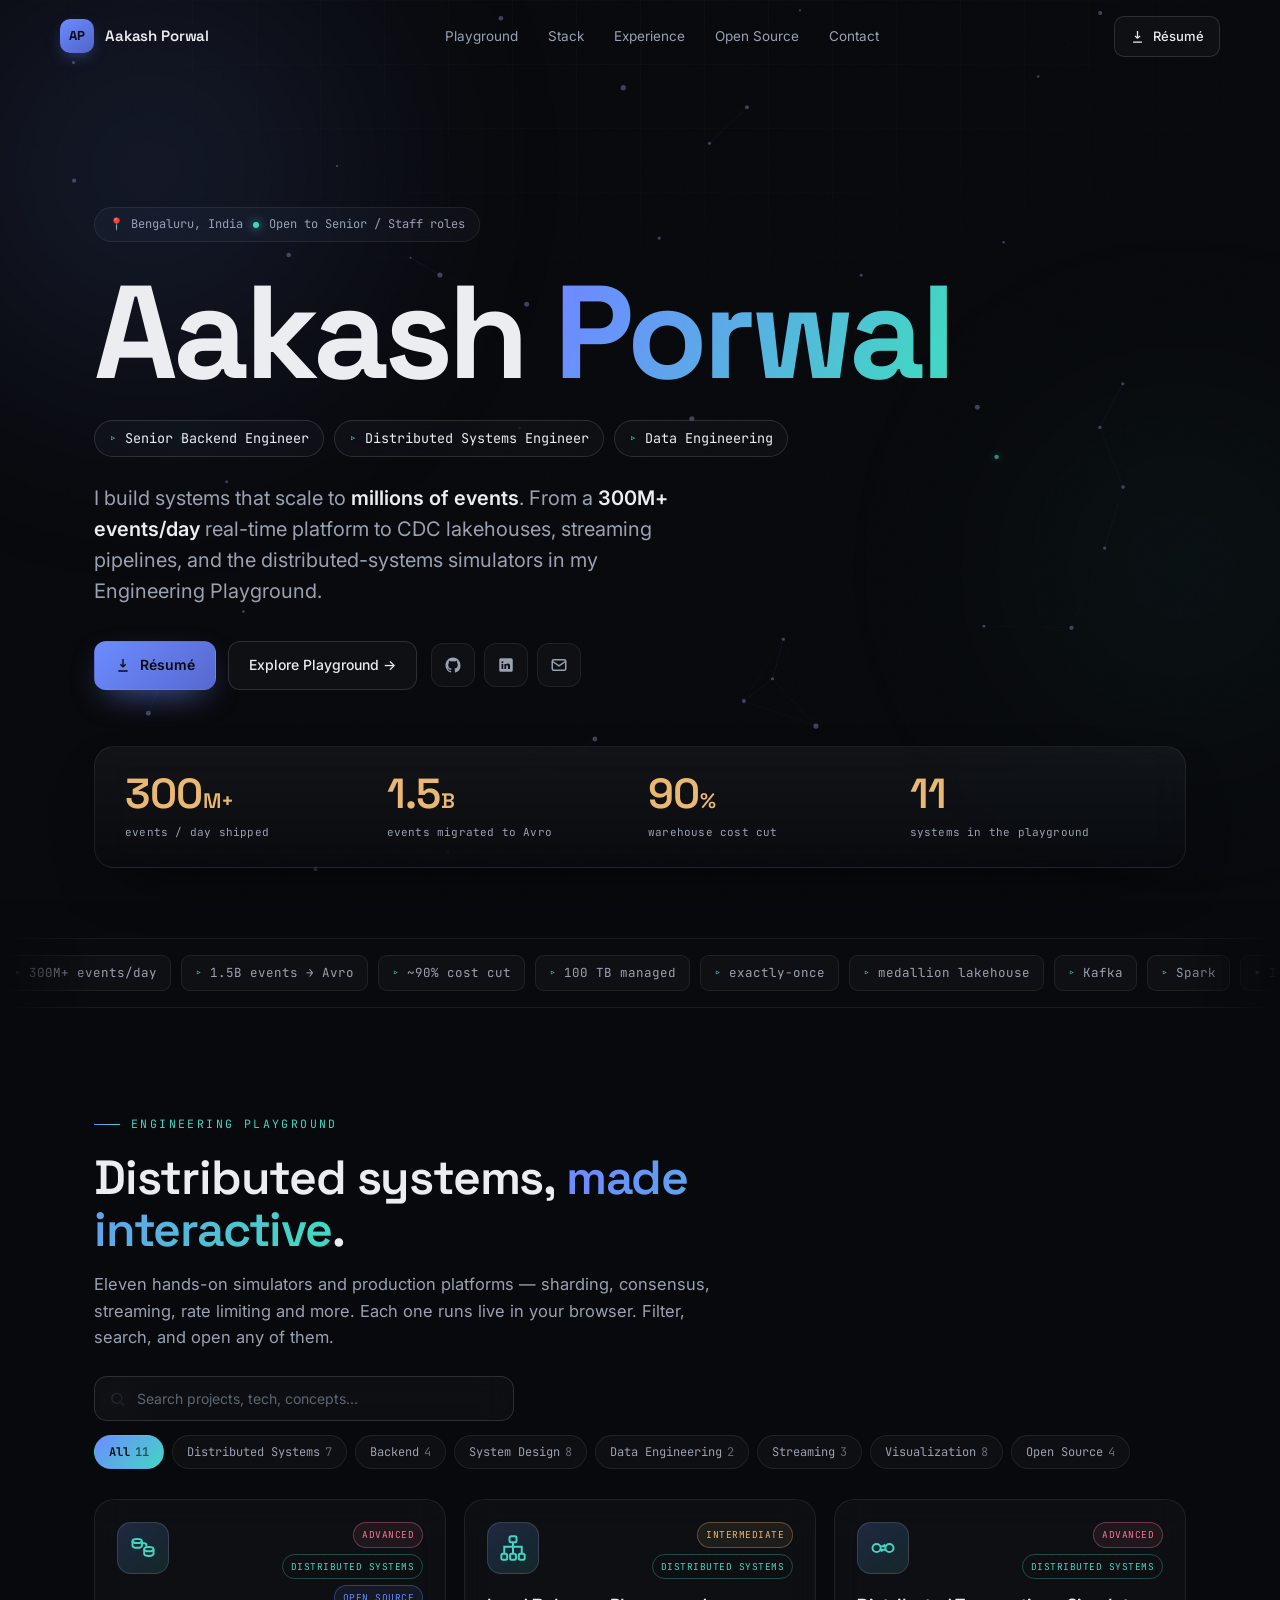
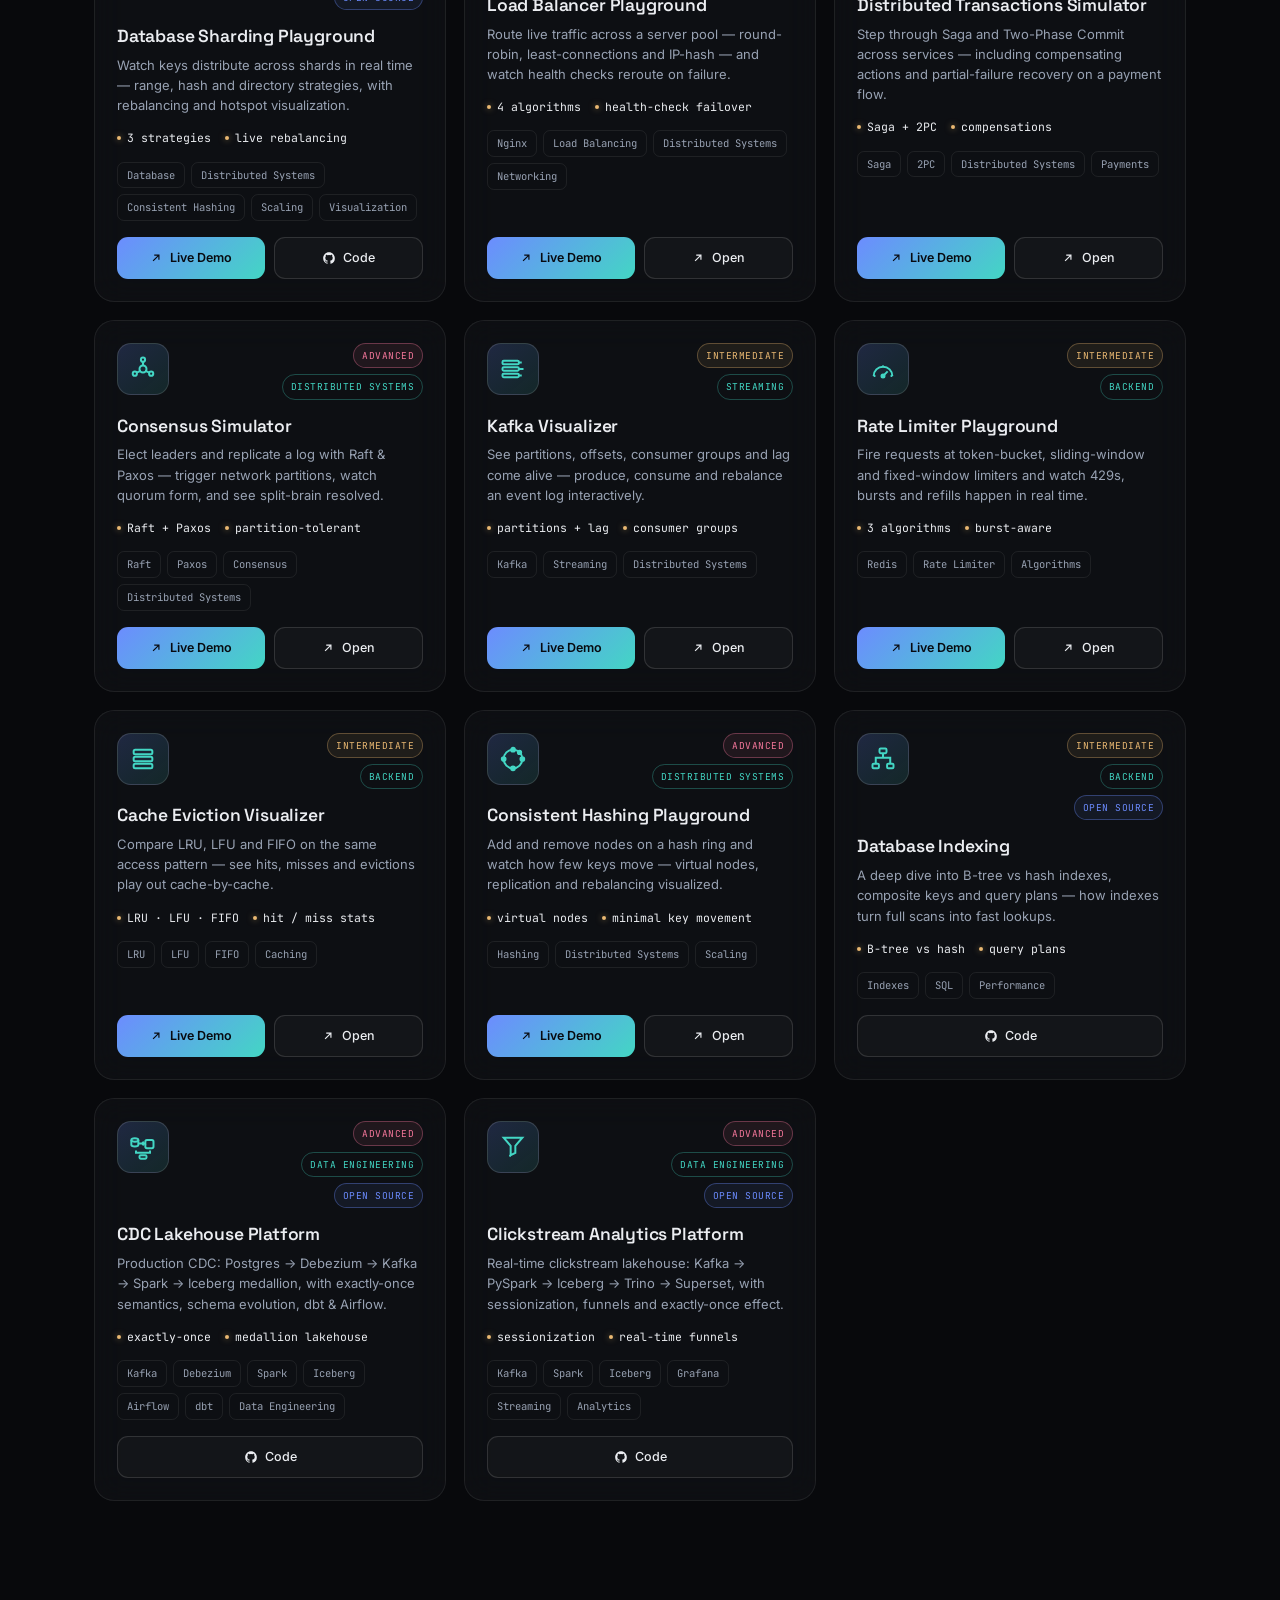
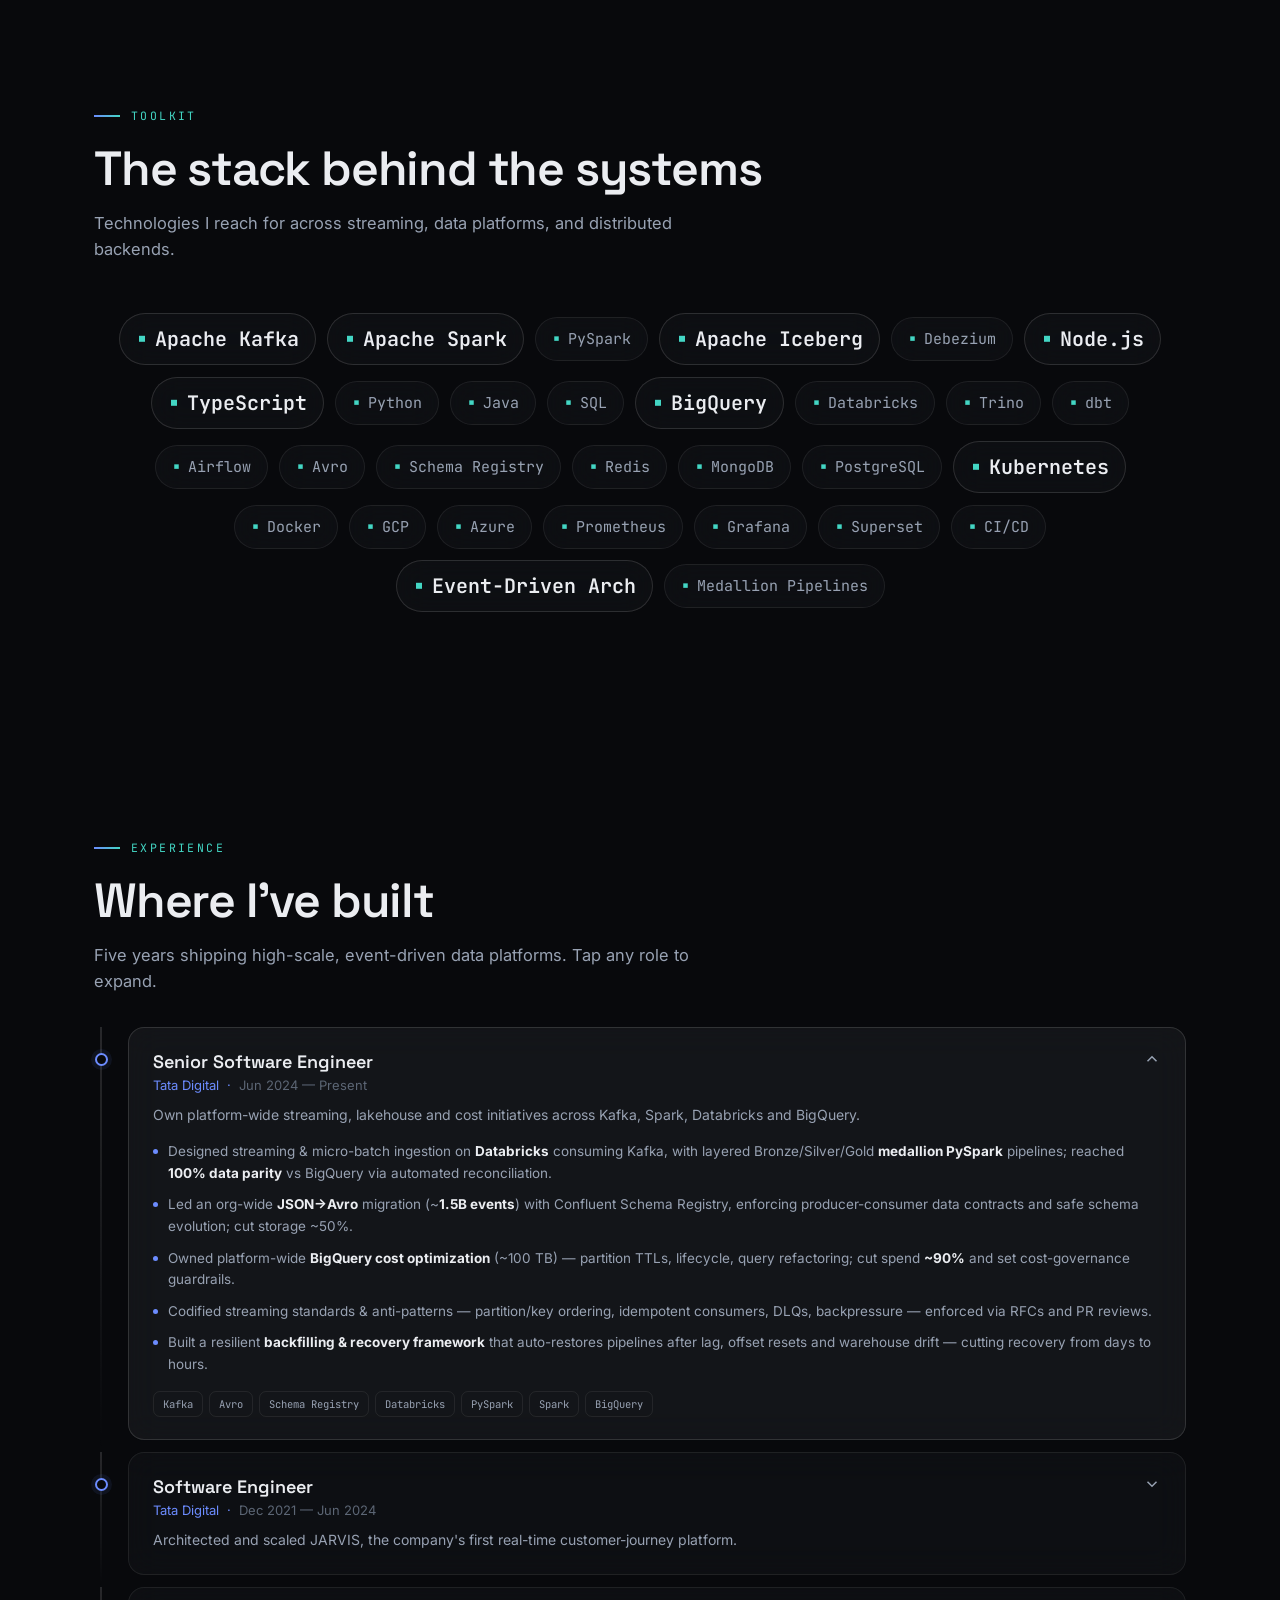
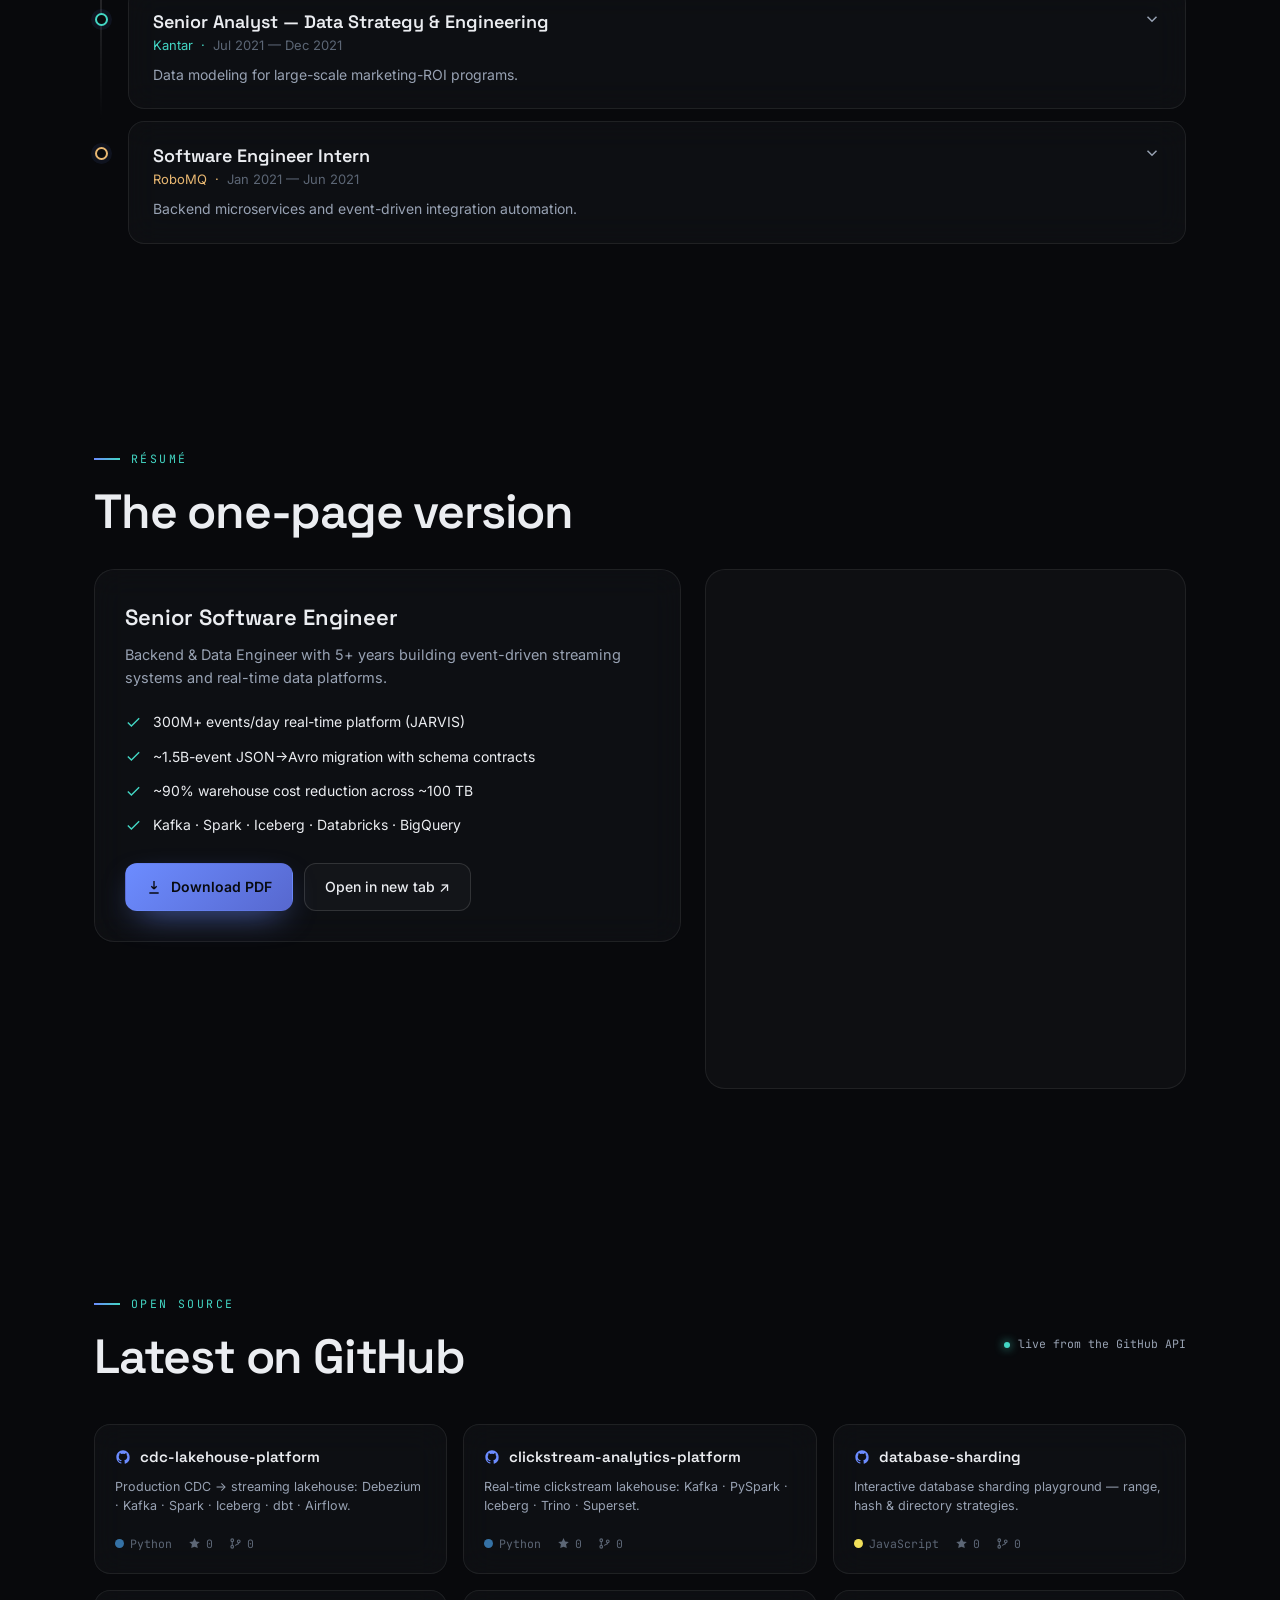
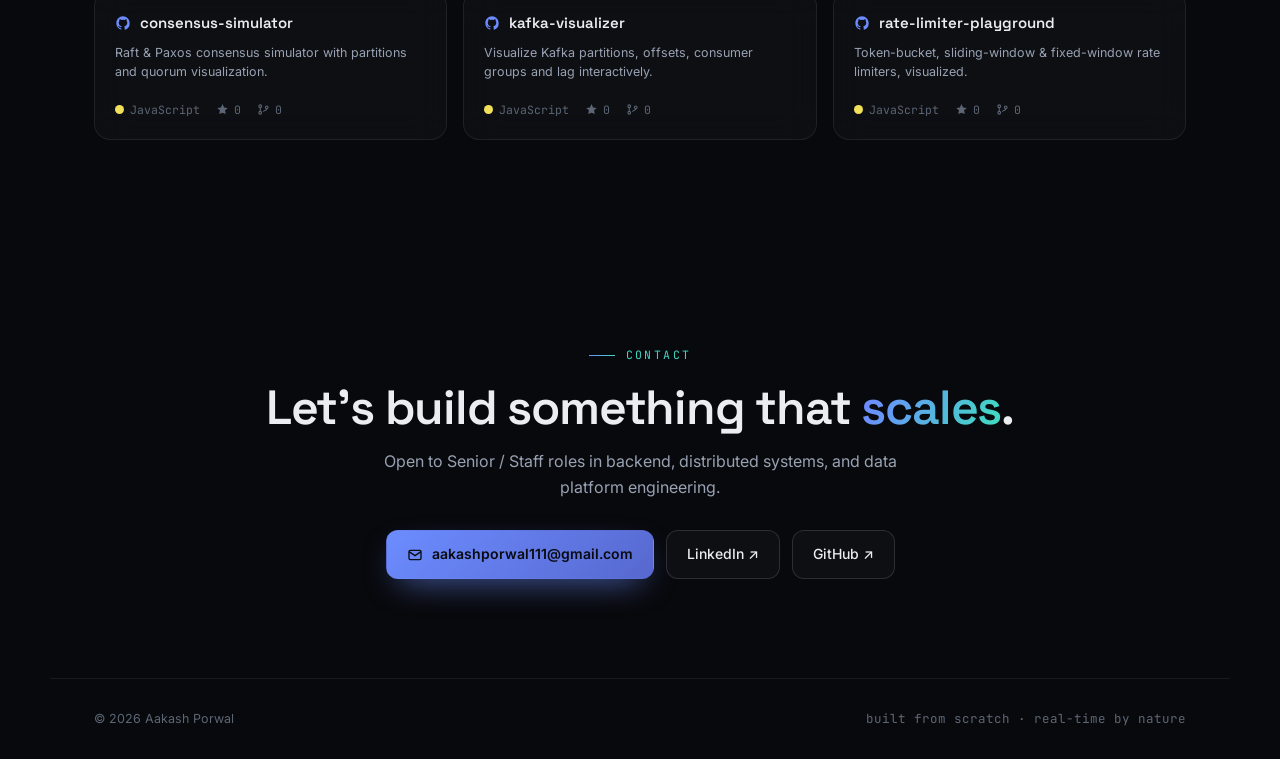
==== commit 7b7e70a0: "Removed notes from production" ====
--- a/index.html
+++ b/index.html
@@ -301,7 +301,6 @@
     <a href="#stack">Stack</a>
     <a href="#experience">Experience</a>
     <a href="#opensource">Open Source</a>
-    <a href="#writing">Writing</a>
     <a href="#contact">Contact</a>
   </div>
   <div class="nav-right">
@@ -406,14 +405,6 @@
       <iframe src="public/Aakash_Porwal_SDE3_Resume.pdf#toolbar=0&navpanes=0&view=FitH" title="Résumé preview" loading="lazy"></iframe>
     </div>
   </div>
-</section>
-
-<!-- ============ WRITING / BLOG ============ -->
-<section class="section" id="writing">
-  <div class="reveal"><p class="kicker">Engineering Writing</p></div>
-  <div class="reveal"><h2 class="title">Notes from production</h2></div>
-  <div class="reveal"><p class="section-sub">Deep-dives on the systems I've built and the tradeoffs behind them. Full articles on LinkedIn &amp; GitHub.</p></div>
-  <div class="blog-grid" id="blog"></div>
 </section>
 
 <!-- ============ OPEN SOURCE ============ -->
@@ -519,16 +510,6 @@
       "Automated real-time Jira ticket creation from PagerDuty incidents via API integrations on an in-house iPaaS."],
     tech:["Java","Spring Boot","Microservices","REST APIs"]}
   ]}
-];
-
-/* ================= BLOG ================= */
-const BLOG = [
-  {tag:"Streaming",t:"Making 1.5B Kafka events exactly-once, in effect",d:"Delivery is at-least-once — so how do you guarantee no double effects across 1.5B events? Idempotent consumers, dedup keys and the outbox pattern.",read:"7 min",href:"https://www.linkedin.com/in/aakash-porwal-bab05b189"},
-  {tag:"Data Engineering",t:"CDC to a Lakehouse: Debezium → Kafka → Iceberg",d:"How row-level Postgres changes become a queryable medallion lakehouse with exactly-once commits, schema evolution and idempotent MERGE.",read:"9 min",href:"https://github.com/aakashporwal1602/cdc-lakehouse-platform"},
-  {tag:"Cost",t:"Cutting BigQuery spend by ~90% on 100 TB",d:"Partitioning, clustering, TTLs, materialized views and the Storage API — the levers that scan less and store smarter, with governance that sticks.",read:"6 min",href:"https://www.linkedin.com/in/aakash-porwal-bab05b189"},
-  {tag:"System Design",t:"A rate limiter that survives a flash sale",d:"Token bucket in Redis with an atomic Lua script, sharded by key and fail-open — allowing bursts while staying correct across the fleet.",read:"8 min",href:"https://aakashporwal1602.github.io/rate-limiter-playground"},
-  {tag:"Streaming",t:"Schema contracts that don't break consumers",d:"Backward compatibility, dual-format rollout and CI gates — how to evolve a schema in production across many teams without a big-bang cutover.",read:"5 min",href:"https://www.linkedin.com/in/aakash-porwal-bab05b189"},
-  {tag:"Distributed Systems",t:"The celebrity problem in news feeds",d:"Fanout-on-write vs read, and the hybrid that pushes for normal users but pulls for celebrities — why the naive design falls over at scale.",read:"6 min",href:"https://www.linkedin.com/in/aakash-porwal-bab05b189"},
 ];
 
 /* ================= FALLBACK REPOS ================= */
@@ -645,14 +626,6 @@
   document.querySelectorAll('.xp-body').forEach(x=>x.classList.remove('open'));
   if(!wasOpen)el.classList.add('open');
 }
-
-/* ================= RENDER: BLOG ================= */
-document.getElementById('blog').innerHTML=BLOG.map(a=>`
-  <a class="article reveal" href="${a.href}" target="_blank" rel="noreferrer">
-    <div class="article-tag">${a.tag}</div>
-    <h3>${a.t}</h3><p>${a.d}</p>
-    <div class="article-foot"><span>${a.read} read</span><span class="read">Read ${EXT}</span></div>
-  </a>`).join('');
 
 /* ================= GITHUB API ================= */
 const reposEl=document.getElementById('repos');
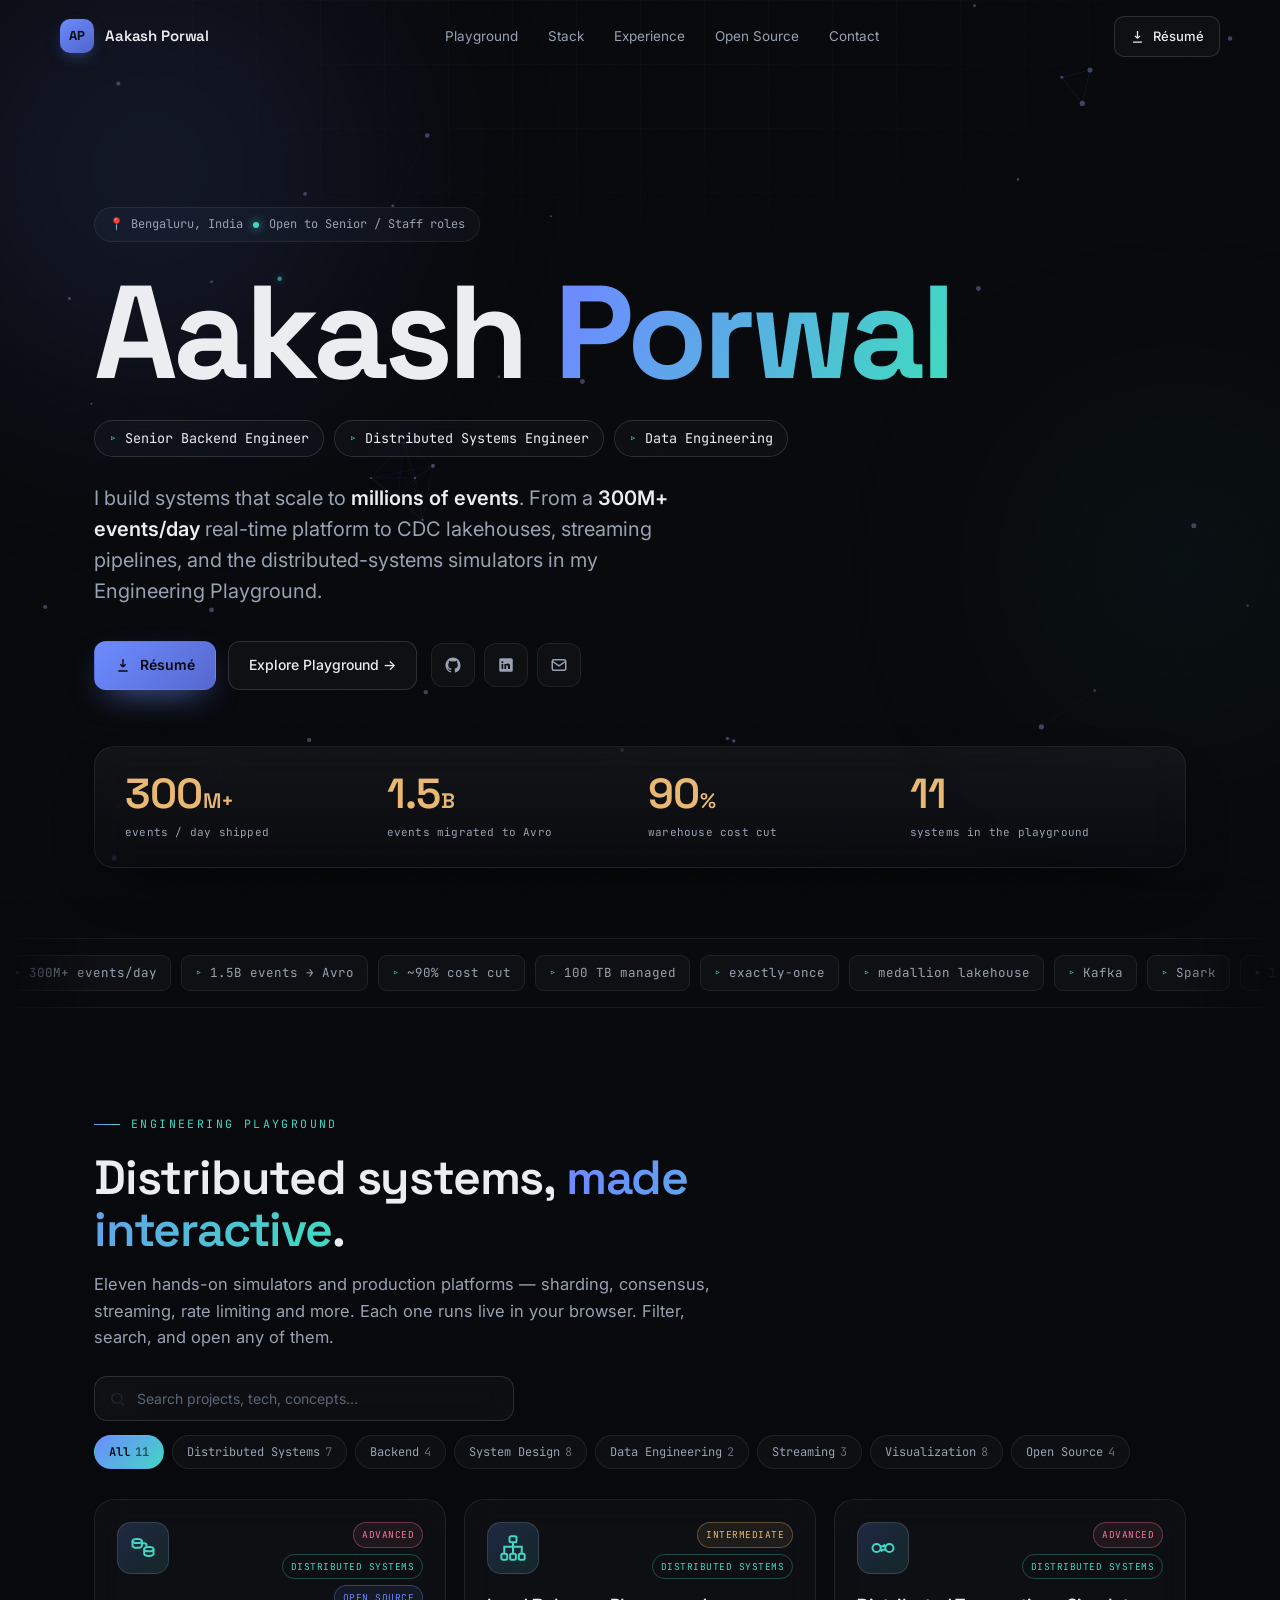
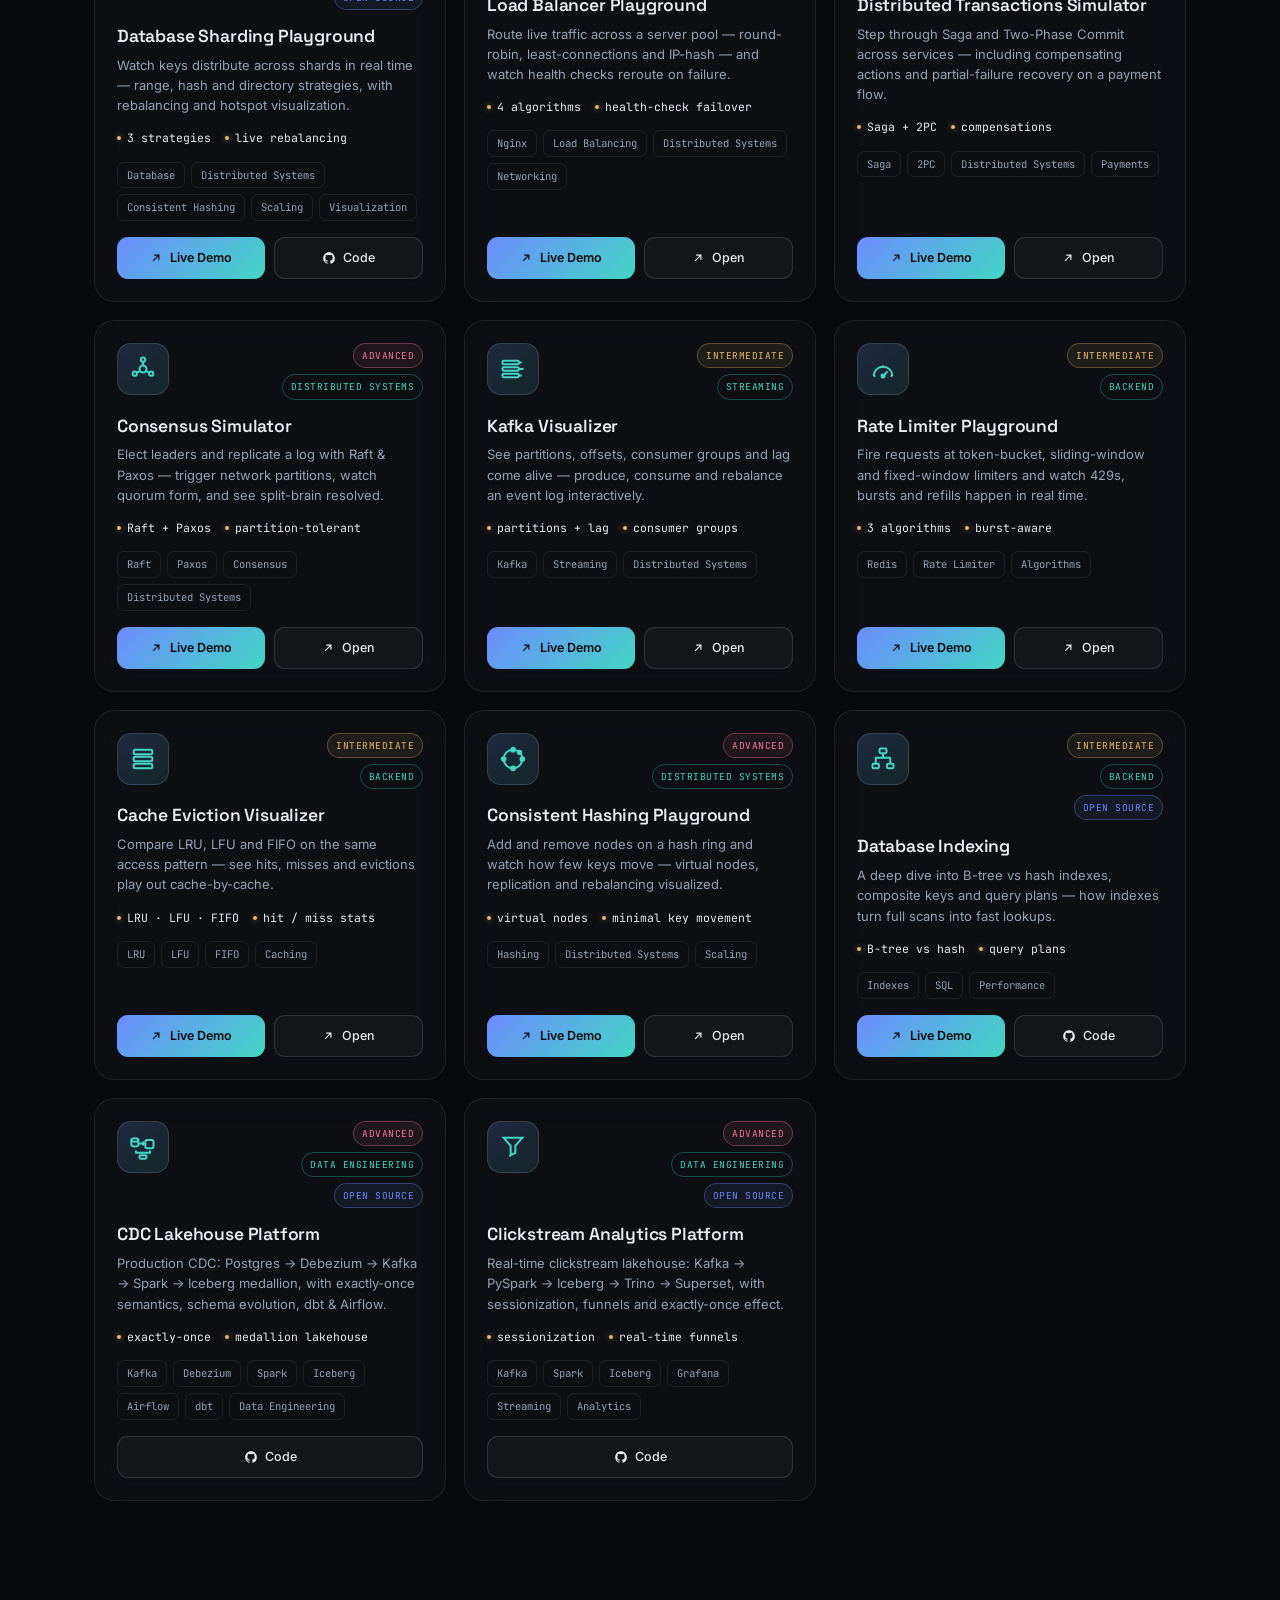
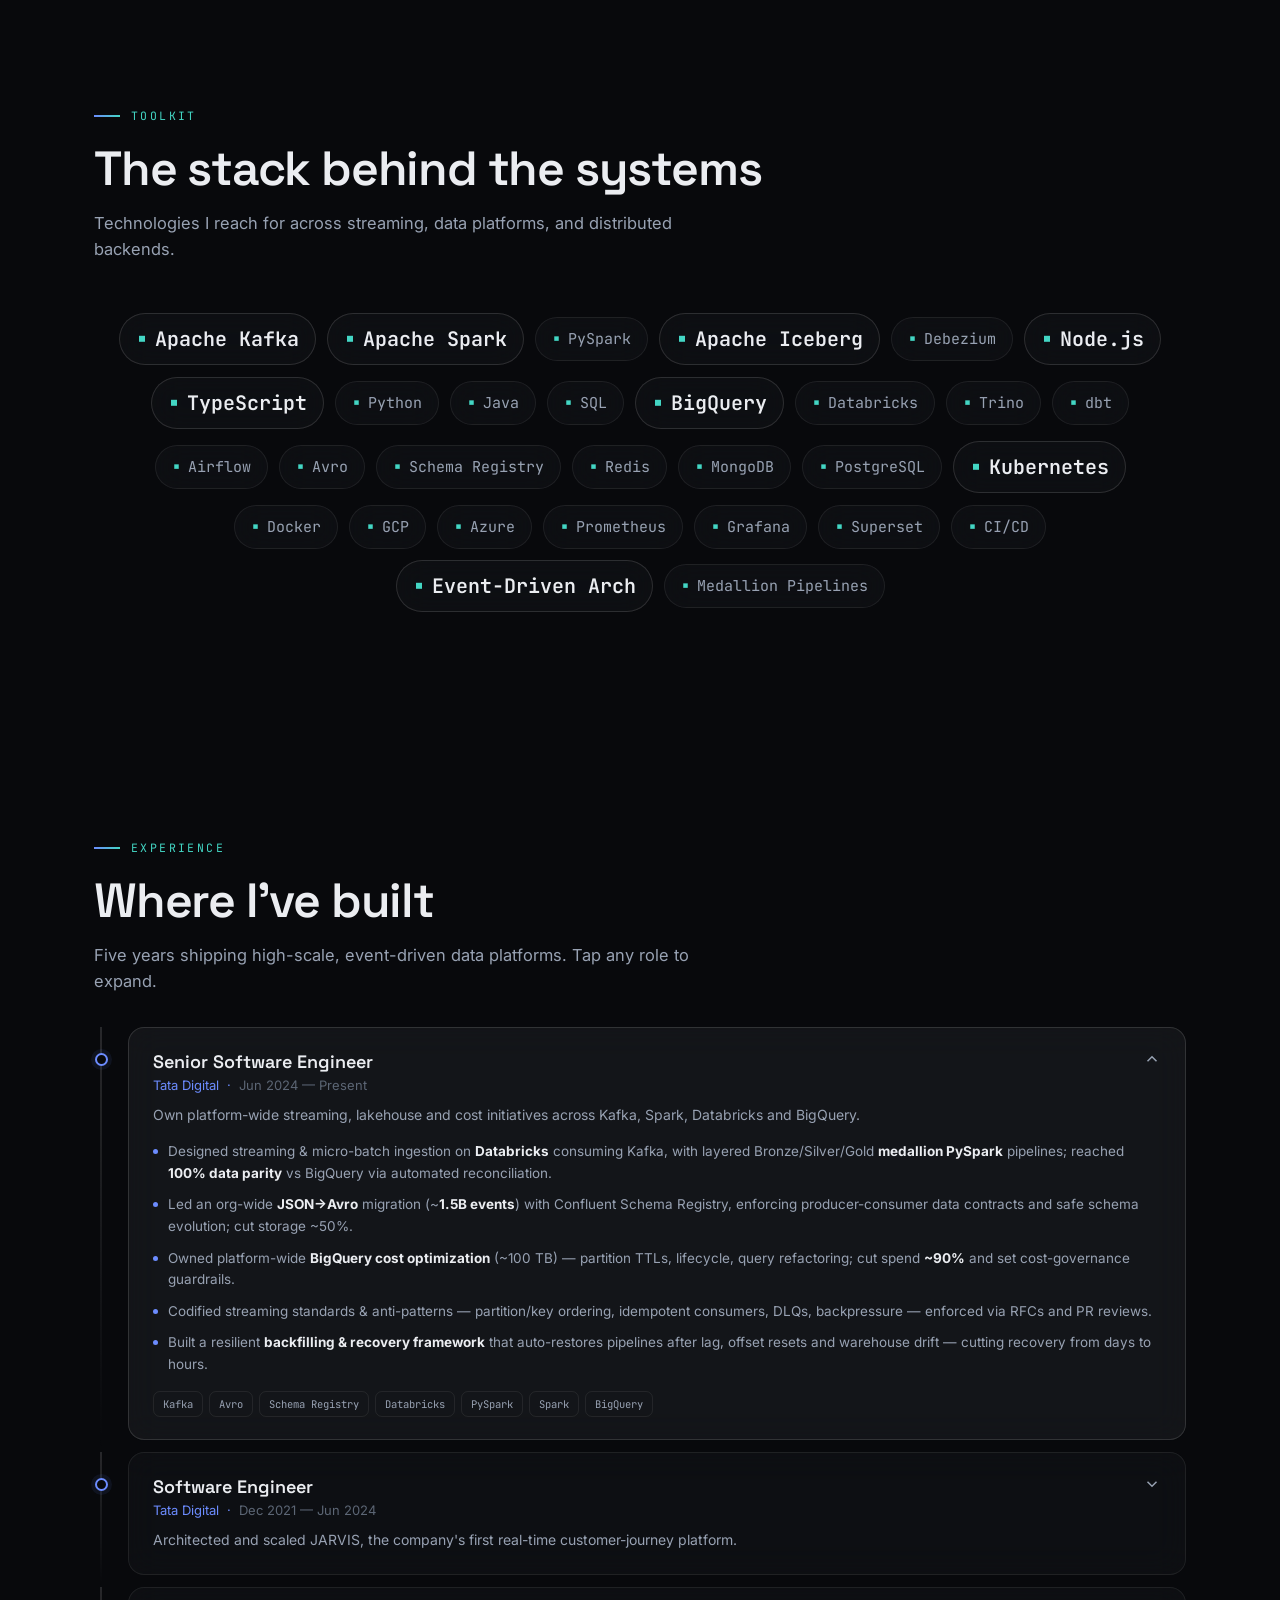
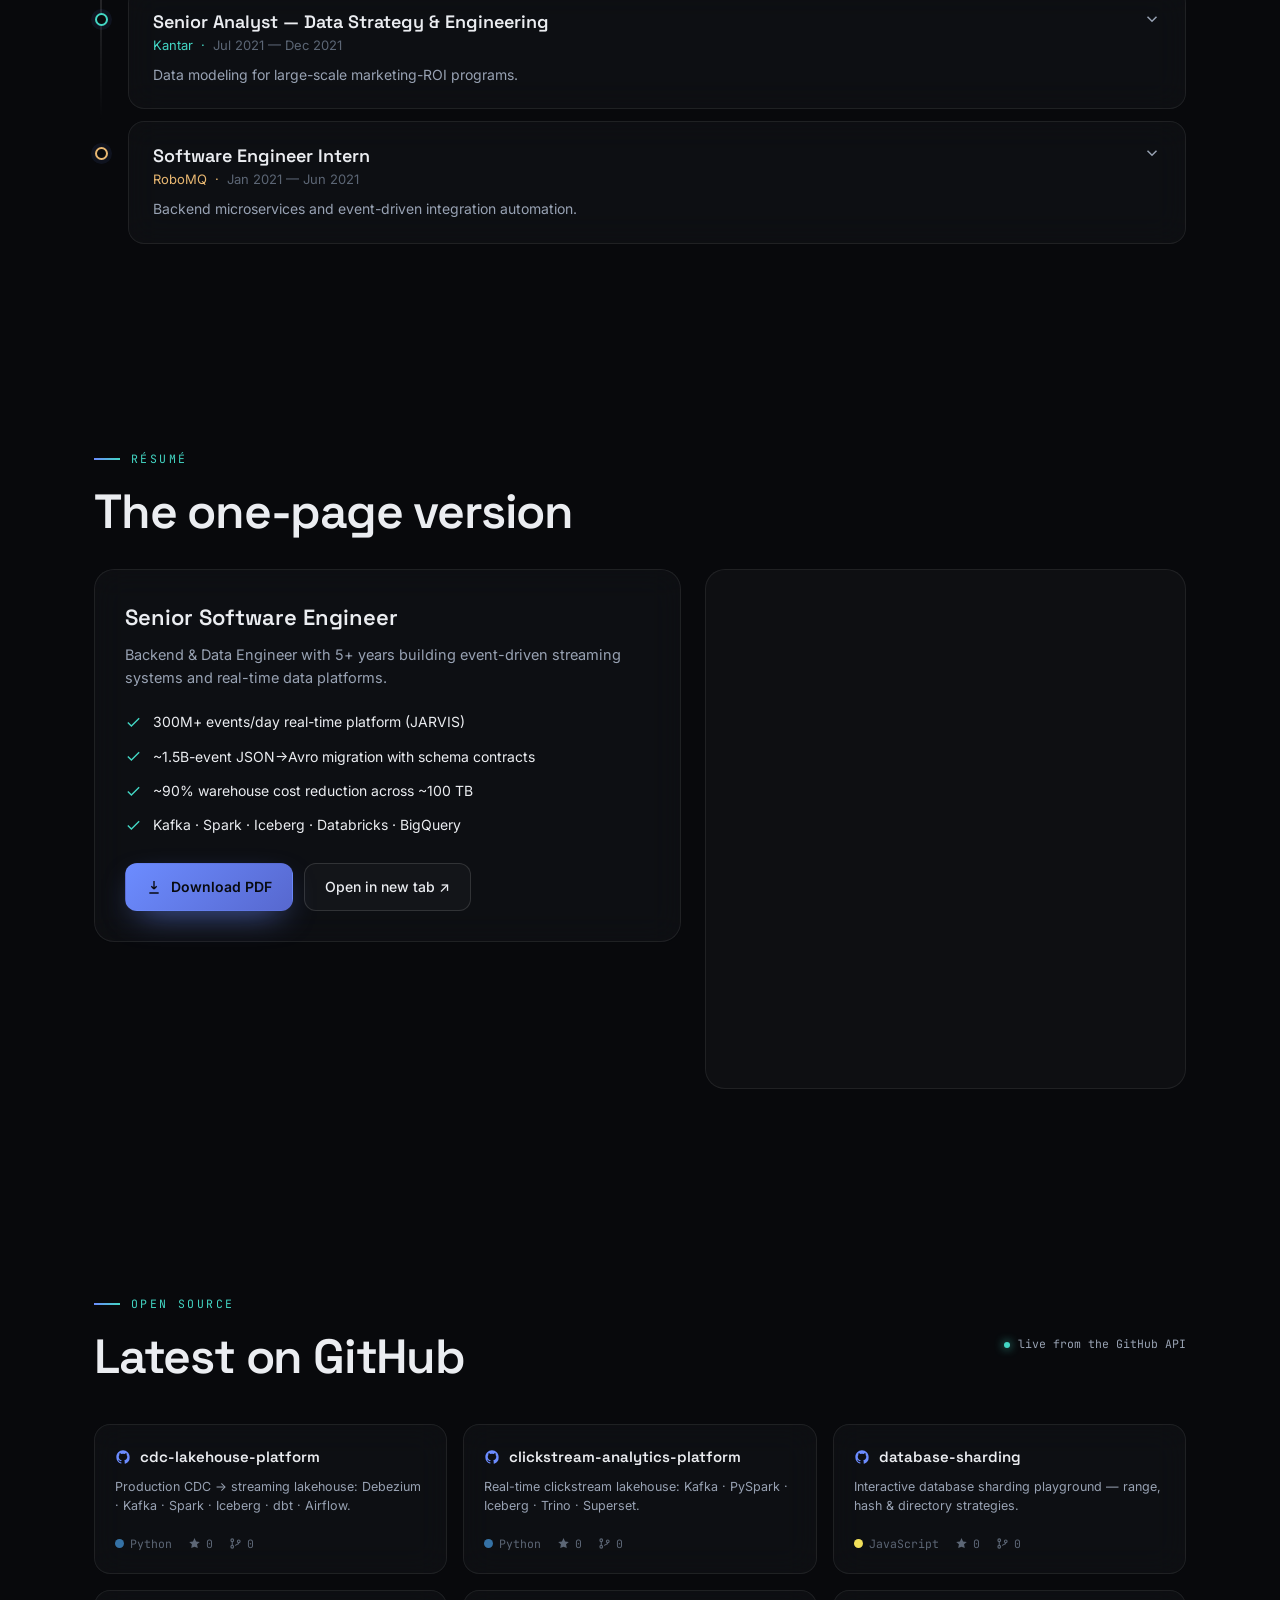
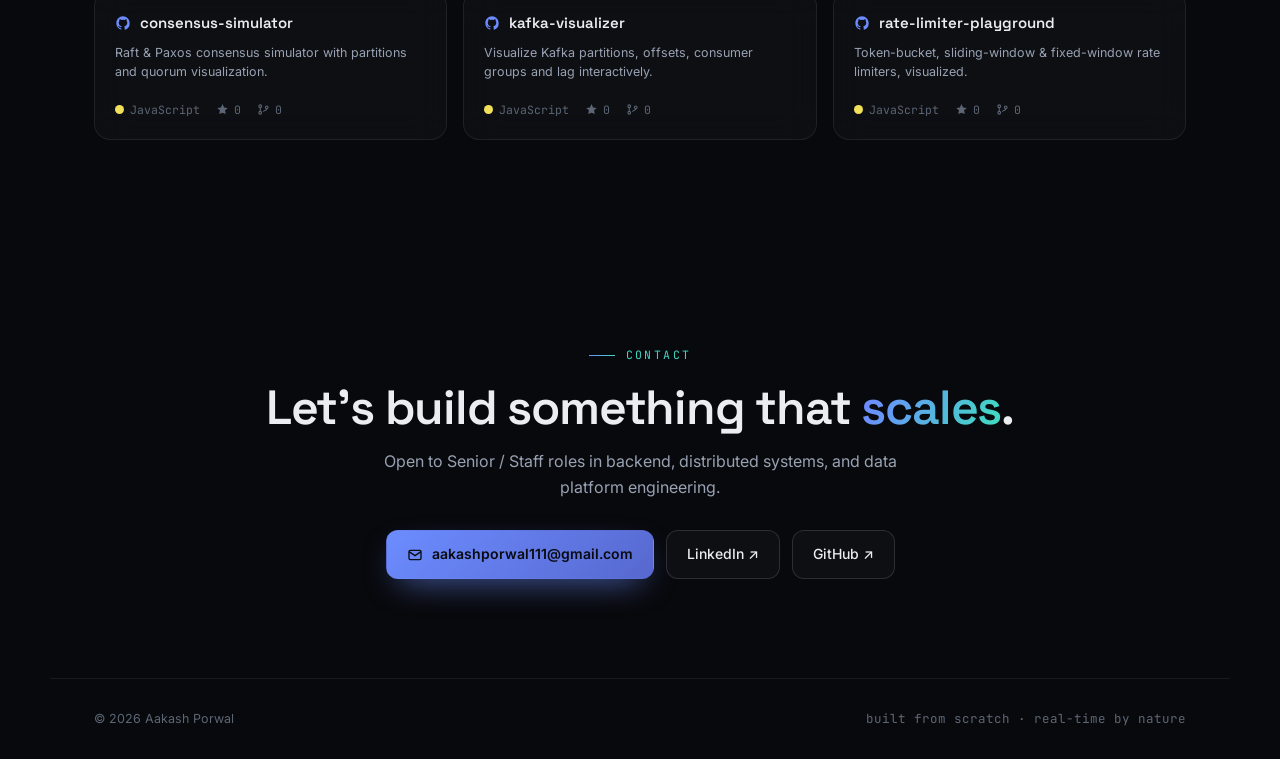
==== commit e4fae630: "Added url for indexing" ====
--- a/index.html
+++ b/index.html
@@ -467,7 +467,7 @@
   {n:"Rate Limiter Playground",ic:I.rate,diff:"int",cats:["Backend","System Design","Visualization"],tags:["Redis","Rate Limiter","Algorithms"],stats:["3 algorithms","burst-aware"],blurb:"Fire requests at token-bucket, sliding-window and fixed-window limiters and watch 429s, bursts and refills happen in real time.",live:"https://aakashporwal1602.github.io/rate-limiter-playground",github:""},
   {n:"Cache Eviction Visualizer",ic:I.cache,diff:"int",cats:["Backend","System Design","Visualization"],tags:["LRU","LFU","FIFO","Caching"],stats:["LRU · LFU · FIFO","hit / miss stats"],blurb:"Compare LRU, LFU and FIFO on the same access pattern — see hits, misses and evictions play out cache-by-cache.",live:"https://aakashporwal1602.github.io/cache-eviction-visualizer",github:""},
   {n:"Consistent Hashing Playground",ic:I.ring,diff:"adv",cats:["Distributed Systems","System Design","Visualization"],tags:["Hashing","Distributed Systems","Scaling"],stats:["virtual nodes","minimal key movement"],blurb:"Add and remove nodes on a hash ring and watch how few keys move — virtual nodes, replication and rebalancing visualized.",live:"https://aakashporwal1602.github.io/consistent-hashing-playground",github:""},
-  {n:"Database Indexing",ic:I.index,diff:"int",cats:["Backend","System Design"],tags:["Indexes","SQL","Performance"],stats:["B-tree vs hash","query plans"],blurb:"A deep dive into B-tree vs hash indexes, composite keys and query plans — how indexes turn full scans into fast lookups.",live:"",github:"https://github.com/aakashporwal1602/database-indexing"},
+  {n:"Database Indexing",ic:I.index,diff:"int",cats:["Backend","System Design"],tags:["Indexes","SQL","Performance"],stats:["B-tree vs hash","query plans"],blurb:"A deep dive into B-tree vs hash indexes, composite keys and query plans — how indexes turn full scans into fast lookups.",live:"https://aakashporwal1602.github.io/database-indexing",github:"https://github.com/aakashporwal1602/database-indexing"},
   {n:"CDC Lakehouse Platform",ic:I.cdc,diff:"adv",cats:["Data Engineering","Streaming","Distributed Systems"],tags:["Kafka","Debezium","Spark","Iceberg","Airflow","dbt","Data Engineering"],stats:["exactly-once","medallion lakehouse"],blurb:"Production CDC: Postgres → Debezium → Kafka → Spark → Iceberg medallion, with exactly-once semantics, schema evolution, dbt & Airflow.",live:"",github:"https://github.com/aakashporwal1602/cdc-lakehouse-platform"},
   {n:"Clickstream Analytics Platform",ic:I.click,diff:"adv",cats:["Data Engineering","Streaming","Visualization"],tags:["Kafka","Spark","Iceberg","Grafana","Streaming","Analytics"],stats:["sessionization","real-time funnels"],blurb:"Real-time clickstream lakehouse: Kafka → PySpark → Iceberg → Trino → Superset, with sessionization, funnels and exactly-once effect.",live:"",github:"https://github.com/aakashporwal1602/clickstream-analytics-platform"},
 ];
